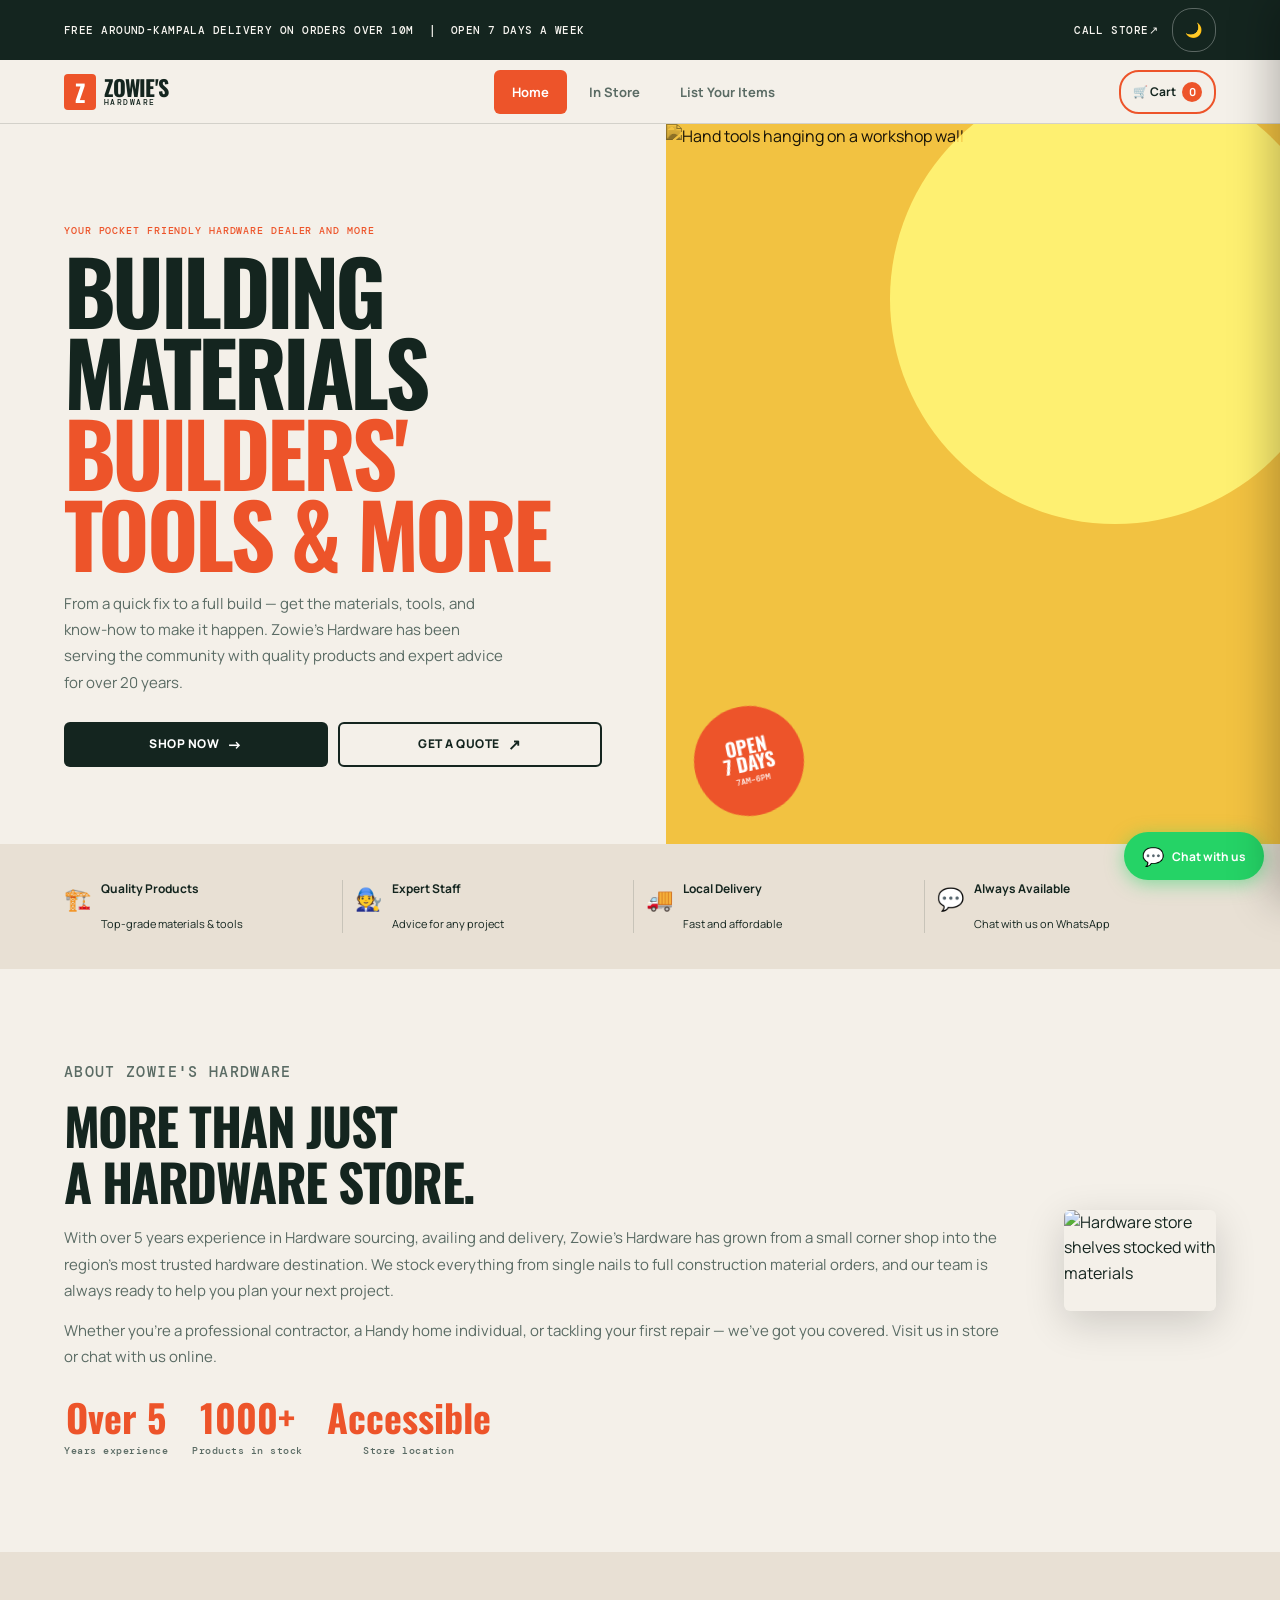
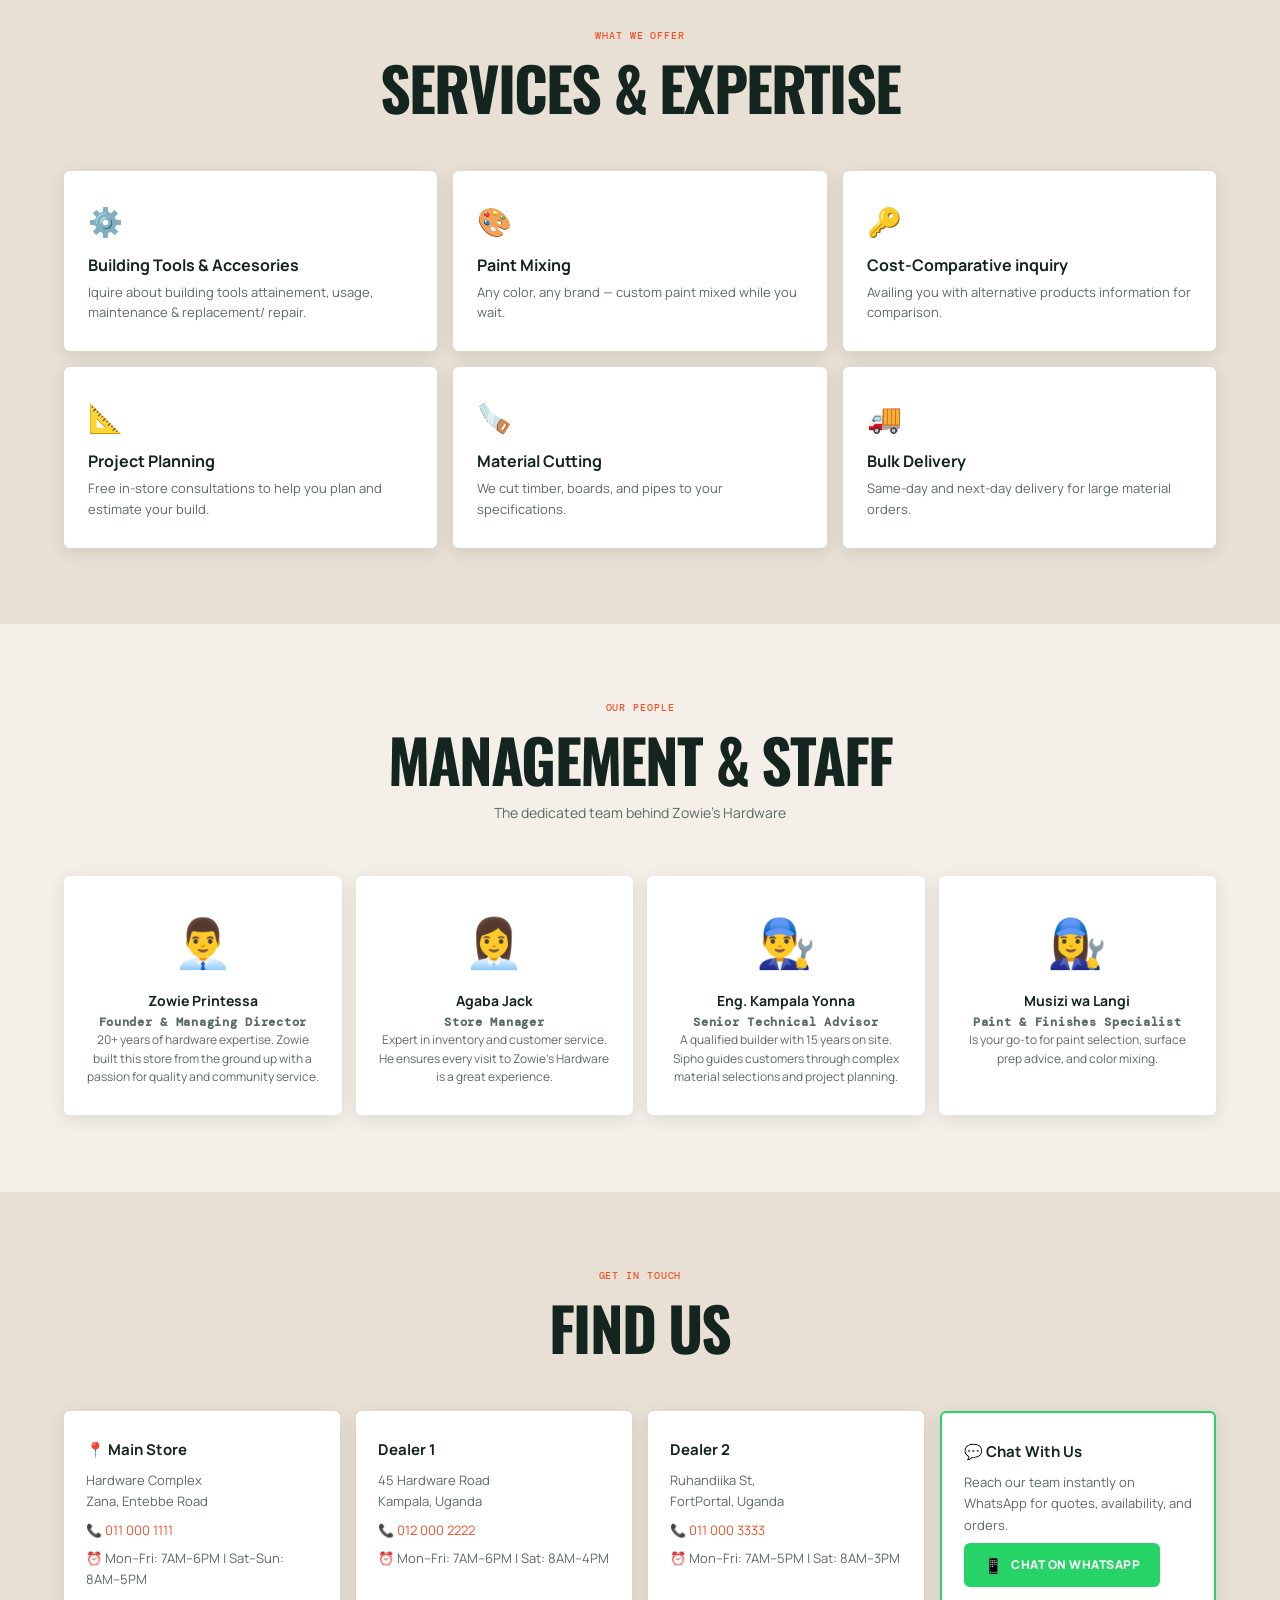
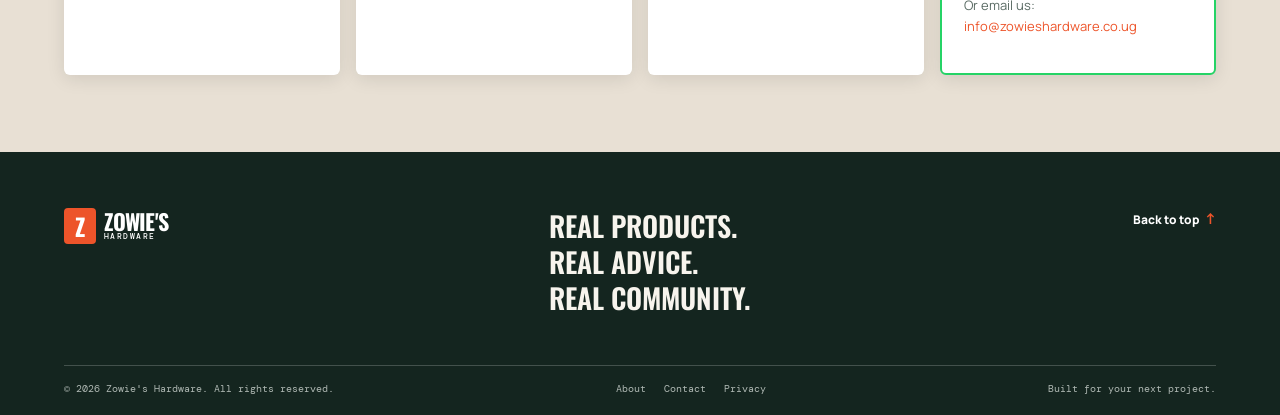
==== index.html @ 1f95dd24 "Initial commit" ====
<!doctype html>
<html lang="en" data-theme="light">
  <head>
    <meta charset="UTF-8" />
    <meta name="viewport" content="width=device-width, initial-scale=1.0, viewport-fit=cover" />
    <meta name="description" content="Zowie's Hardware — your trusted local hardware store for building materials, tools, paint, and more." />
    <title>Zowie's Hardware | Availing Cheap And Viable Building Solutions</title>
    <link rel="preconnect" href="https://fonts.googleapis.com" />
    <link rel="preconnect" href="https://fonts.gstatic.com" crossorigin />
    <link href="https://fonts.googleapis.com/css2?family=DM+Mono:wght@400;500&family=Manrope:wght@400;500;600;700;800&family=Oswald:wght@500;600;700&display=swap" rel="stylesheet" />
    <link rel="stylesheet" href="styles.css" />
  </head>
  <body>

    <!-- Utility bar -->
    <div class="utility-bar">
      <p>Free Around-Kampala Delivery on orders over 10M &nbsp;|&nbsp; Open 7 days a week</p>
      <div class="utility-bar-right">
        <a href="#tab-home" data-tab="home">Call Store<span>↗</span></a>
        <!-- Dark / Light toggle -->
        <button class="theme-toggle" id="theme-toggle" aria-label="Switch to dark mode" title="Toggle dark/light mode">
          <span class="theme-icon" aria-hidden="true">🌙</span>
        </button>
      </div>
    </div>

    <!-- Site header -->
    <header class="site-header">
      <a class="brand" href="#" aria-label="Zowie's Hardware home">
        <span class="brand-mark">Z</span>
        <span>ZOWIE'S<small>HARDWARE</small></span>
      </a>

      <!-- Tab navigation -->
      <nav class="tab-nav" aria-label="Main tabs">
        <button class="tab-btn active" data-tab="home" aria-selected="true" role="tab"> Home</button>
        <button class="tab-btn" data-tab="instore" aria-selected="false" role="tab"> In Store</button>
        <button class="tab-btn" data-tab="listItems" aria-selected="false" role="tab"> List Your Items</button>
      </nav>

      <div class="header-actions">
        <button class="cart-button" id="cart-button" aria-label="Shopping cart, 0 items">
          🛒 Cart <span class="cart-count" aria-hidden="true">0</span>
        </button>
        <button class="menu-button" id="menu-button" aria-label="Open menu" aria-expanded="false" aria-controls="mobile-nav">
          <span class="hamburger-icon" aria-hidden="true">☰</span>
        </button>
      </div>
    </header>

    <!-- ── Mobile nav overlay (backdrop) ──────────────────────── -->
    <div class="mobile-nav-overlay" id="mobile-nav-overlay" aria-hidden="true"></div>

    <!-- ── Mobile nav drawer ──────────────────────────────────── -->
    <nav class="mobile-nav" id="mobile-nav" aria-label="Mobile navigation" aria-hidden="true">
      <div class="mobile-nav-header">
        <a class="brand" href="#" aria-label="Zowie's Hardware home">
          <span class="brand-mark">Z</span>
          <span>ZOWIE'S<small>HARDWARE</small></span>
        </a>
        <button class="mobile-nav-close" id="mobile-nav-close" aria-label="Close menu">✕</button>
      </div>
      <div class="mobile-nav-tabs">
        <button class="mobile-tab-btn active" data-tab="home">🏠 Home</button>
        <button class="mobile-tab-btn" data-tab="instore">🛒 In Store</button>
        <button class="mobile-tab-btn" data-tab="listItems">📋 List Your Items</button>
      </div>
      <div class="mobile-nav-divider"></div>
      <div class="mobile-nav-footer">
        <p>📞 <a href="tel:+27110001111">011 000 1111</a></p>
        <p>💬 <button class="inline-chat-btn open-chat-btn">Chat on WhatsApp</button></p>
        <p>⏰ Open 7 days &nbsp;|&nbsp; 7AM – 6PM</p>
      </div>
    </nav>

    <!-- ── Mobile tab bar (shown below header on phones/tablets) ─ -->
    <div class="mobile-tab-bar" role="tablist" aria-label="Main tabs">
      <button class="tab-btn active" data-tab="home" aria-selected="true" role="tab">🏠 Home</button>
      <button class="tab-btn" data-tab="instore" aria-selected="false" role="tab">🛒 In Store</button>
      <button class="tab-btn" data-tab="listItems" aria-selected="false" role="tab">📋 List</button>
    </div>

    <!-- Accessible live region -->
    <span id="cart-live" class="sr-only" aria-live="polite" aria-atomic="true"></span>

    <!-- ══════════════════════════════════════════════════════════ -->
    <!--  TAB: HOME                                                 -->
    <!-- ══════════════════════════════════════════════════════════ -->
    <main id="main-content">

      <section id="tab-home" class="tab-panel active" role="tabpanel" aria-label="Home">

        <!-- Hero -->
        <div class="hero">
          <div class="hero-copy">
            <p class="eyebrow">Your pocket friendly hardware dealer and more</p>
            <h1>Building Materials<br /><em>Builders' tools & more</em></h1>
            <p class="hero-text">From a quick fix to a full build — get the materials, tools, and know-how to make it happen. Zowie's Hardware has been serving the community with quality products and expert advice for over 20 years.</p>
            <div class="hero-actions">
              <button class="button button-dark tab-jump" data-tab="instore">Shop now <span>→</span></button>
              <button class="button button-outline tab-jump" data-tab="listItems">Get a quote <span>↗</span></button>
            </div>
          </div>
          <div class="hero-visual">
            <div class="sun" aria-hidden="true"></div>
            <img
              src="https://images.unsplash.com/photo-1581147036324-c1c9239641d7?auto=format&fit=crop&w=1200&q=85"
              alt="Hand tools hanging on a workshop wall"
              loading="eager"
              width="1200"
              height="800"
            />
            <div class="hero-badge" aria-label="Open 7 days, 7AM to 6PM">
              <strong>OPEN<br />7 DAYS</strong>
              <span>7AM–6PM</span>
            </div>
          </div>
        </div>

        <!-- Trust strip -->
        <div class="trust-strip" aria-label="Why choose us">
          <div>
            <span class="trust-icon" aria-hidden="true">🏗️</span>
            <p><strong>Quality Products</strong><br />Top-grade materials &amp; tools</p>
          </div>
          <div>
            <span class="trust-icon" aria-hidden="true">🧑‍🔧</span>
            <p><strong>Expert Staff</strong><br />Advice for any project</p>
          </div>
          <div>
            <span class="trust-icon" aria-hidden="true">🚚</span>
            <p><strong>Local Delivery</strong><br />Fast and affordable</p>
          </div>
          <div>
            <span class="trust-icon" aria-hidden="true">💬</span>
            <p><strong>Always Available</strong><br />Chat with us on WhatsApp</p>
          </div>
        </div>

        <!-- About the Store -->
        <section class="about-section" id="about">
          <div class="about-grid">
            <div class="about-copy">
              <p class="eyebrow">About Zowie's Hardware</p>
              <h2>More than just<br />a hardware store.</h2>
              <p>With over 5 years experience in Hardware sourcing, availing and delivery, Zowie's Hardware has grown from a small corner shop into the region's most trusted hardware destination. We stock everything from single nails to full construction material orders, and our team is always ready to help you plan your next project.</p>
              <p>Whether you're a professional contractor, a Handy home individual, or tackling your first repair — we've got you covered. Visit us in store or chat with us online.</p>
              <div class="about-stats">
                <div><strong>Over 5</strong><span>Years experience</span></div>
                <div><strong>1000+</strong><span>Products in stock</span></div>
                <div><strong>Accessible</strong><span>Store location</span></div>
              </div>
            </div>
            <div class="about-image">
              <img
                src="https://images.unsplash.com/photo-1503387762-592deb58ef4e?auto=format&fit=crop&w=900&q=85"
                alt="Hardware store shelves stocked with materials"
                loading="lazy"
                width="900"
                height="600"
              />
            </div>
          </div>
        </section>

        <!-- Services -->
        <section class="services-section" id="services">
          <div class="section-heading-center">
            <p class="eyebrow">What we offer</p>
            <h2>Services &amp; Expertise</h2>
          </div>
          <div class="services-grid">
            <div class="service-card">
              <span class="service-icon">⚙️</span>
              <h3>Building Tools & Accesories</h3>
              <p>Iquire about building tools attainement, usage, maintenance & replacement/ repair.</p>
            </div>
            <div class="service-card">
              <span class="service-icon">🎨</span>
              <h3>Paint Mixing</h3>
              <p>Any color, any brand — custom paint mixed while you wait.</p>
            </div>
            <div class="service-card">
              <span class="service-icon">🔑</span>
              <h3>Cost-Comparative inquiry</h3>
              <p>Availing you with alternative products information for comparison.</p>
            </div>
            <div class="service-card">
              <span class="service-icon">📐</span>
              <h3>Project Planning</h3>
              <p>Free in-store consultations to help you plan and estimate your build.</p>
            </div>
            <div class="service-card">
              <span class="service-icon">🪚</span>
              <h3>Material Cutting</h3>
              <p>We cut timber, boards, and pipes to your specifications.</p>
            </div>
            <div class="service-card">
              <span class="service-icon">🚚</span>
              <h3>Bulk Delivery</h3>
              <p>Same-day and next-day delivery for large material orders.</p>
            </div>
          </div>
        </section>

        <!-- Management / Staff -->
        <section class="staff-section" id="staff">
          <div class="section-heading-center">
            <p class="eyebrow">Our people</p>
            <h2>Management &amp; Staff</h2>
            <p class="section-sub">The dedicated team behind Zowie's Hardware</p>
          </div>
          <div class="staff-grid">
            <div class="staff-card">
              <div class="staff-avatar" aria-hidden="true">👨‍💼</div>
              <h3>Zowie Printessa</h3>
              <p class="staff-role">Founder &amp; Managing Director</p>
              <p>20+ years of hardware expertise. Zowie built this store from the ground up with a passion for quality and community service.</p>
            </div>
            <div class="staff-card">
              <div class="staff-avatar" aria-hidden="true">👩‍💼</div>
              <h3>Agaba Jack</h3>
              <p class="staff-role">Store Manager</p>
              <p>Expert in inventory and customer service. He ensures every visit to Zowie's Hardware is a great experience.</p>
            </div>
            <div class="staff-card">
              <div class="staff-avatar" aria-hidden="true">👨‍🔧</div>
              <h3>Eng. Kampala Yonna</h3>
              <p class="staff-role">Senior Technical Advisor</p>
              <p>A qualified builder with 15 years on site. Sipho guides customers through complex material selections and project planning.</p>
            </div>
            <div class="staff-card">
              <div class="staff-avatar" aria-hidden="true">👩‍🔧</div>
              <h3>Musizi wa Langi</h3>
              <p class="staff-role">Paint &amp; Finishes Specialist</p>
              <p>Is your go-to for paint selection, surface prep advice, and color mixing.</p>
            </div>
          </div>
        </section>

        <!-- Contact & Locations -->
        <section class="contact-section" id="contact">
          <div class="section-heading-center">
            <p class="eyebrow">Get in touch</p>
            <h2>Find Us</h2>
          </div>
          <div class="contact-grid">
            <div class="contact-card">
              <h3>📍 Main Store</h3>
              <p>Hardware Complex<br />Zana, Entebbe Road</p>
              <p>📞 <a href="tel:+27110001111">011 000 1111</a></p>
              <p>⏰ Mon–Fri: 7AM–6PM | Sat–Sun: 8AM–5PM</p>
            </div>
            <div class="contact-card">
              <h3>Dealer 1</h3>
              <p>45 Hardware Road<br />Kampala, Uganda</p>
              <p>📞 <a href="tel:+27120002222">012 000 2222</a></p>
              <p>⏰ Mon–Fri: 7AM–6PM | Sat: 8AM–4PM</p>
            </div>
            <div class="contact-card">
              <h3>Dealer 2</h3>
              <p>Ruhandiika St,<br />FortPortal, Uganda</p>
              <p>📞 <a href="tel:+27110003333">011 000 3333</a></p>
              <p>⏰ Mon–Fri: 7AM–5PM | Sat: 8AM–3PM</p>
            </div>
            <div class="contact-card contact-card-highlight">
              <h3>💬 Chat With Us</h3>
              <p>Reach our team instantly on WhatsApp for quotes, availability, and orders.</p>
              <button class="button button-whatsapp open-chat-btn" aria-label="Open WhatsApp chat">
                <span>📱</span> Chat on WhatsApp
              </button>
              <p class="contact-small">Or email us: <a href="mailto:info@zowieshardware.co.za">info@zowieshardware.co.ug</a></p>
            </div>
          </div>
        </section>

      </section><!-- /tab-home -->


      <!-- ══════════════════════════════════════════════════════════ -->
      <!--  TAB: IN STORE                                             -->
      <!-- ══════════════════════════════════════════════════════════ -->
      <section id="tab-instore" class="tab-panel" role="tabpanel" aria-label="In Store" hidden>

        <div class="instore-header">
          <div>
            <p class="eyebrow">Available Products</p>
            <h2>In Store</h2>
          </div>
          <div class="instore-search-wrap">
            <label class="sr-only" for="store-search">Search products</label>
            <input id="store-search" type="search" class="store-search-input" placeholder="Search for a product…" autocomplete="off" />
            <span class="search-icon" aria-hidden="true">🔍</span>
          </div>
        </div>

        <!-- No results notice -->
        <div id="store-no-results" class="no-results-banner" hidden>
          <p>😕 <strong>No items found</strong> matching your search in our catalogue.<br />
          Please <a href="tel:+27110001111">call us</a> or
          <button class="inline-chat-btn open-chat-btn">Ask us on WhatsApp</button>
          to check availability or place a specific order.</p>
        </div>

        <!-- Category filter pills -->
        <div class="category-pills" role="group" aria-label="Filter by category">
          <button class="pill active" data-filter="all">All</button>
          <button class="pill" data-filter="building-materials">Building Materials</button>
          <button class="pill" data-filter="builders-tools">Builders' Tools</button>
          <button class="pill" data-filter="paint-supplies">Paint &amp; Supplies</button>
          <button class="pill" data-filter="plumbing">Plumbing</button>
          <button class="pill" data-filter="electrical">Electrical</button>
          <button class="pill" data-filter="garden-outdoor">Garden &amp; Outdoor</button>
          <button class="pill" data-filter="safety">Safety &amp; PPE</button>
          <button class="pill" data-filter="fasteners">Fasteners &amp; Fixings</button>
        </div>

        <!-- Product Grid -->
        <div class="product-grid" id="product-grid" role="list">

          <!-- ── BUILDING MATERIALS ───────────────────────────── -->
          <div class="product-card" data-category="building-materials" data-name="cement bag 50kg" role="listitem">
            <div class="product-badge">In Stock</div>
            <div class="product-emoji" aria-hidden="true">🧱</div>
            <div class="product-info">
              <span class="product-cat">Building Materials</span>
              <h3>Cement Bag 50kg</h3>
              <p>General purpose Portland cement. Suitable for concrete, mortar, and plaster.</p>
              <p class="product-price">R<span class="price-value">89</span>.00</p>
            </div>
            <button class="add-to-cart-btn" data-name="Cement Bag 50kg" data-price="89" aria-label="Add Cement Bag 50kg to cart">Add to Cart +</button>
          </div>

          <div class="product-card" data-category="building-materials" data-name="river sand 50kg" role="listitem">
            <div class="product-badge">In Stock</div>
            <div class="product-emoji" aria-hidden="true">⛱️</div>
            <div class="product-info">
              <span class="product-cat">Building Materials</span>
              <h3>River Sand 50kg</h3>
              <p>Fine river sand for mixing concrete and mortar. Clean and washed.</p>
              <p class="product-price">R<span class="price-value">45</span>.00</p>
            </div>
            <button class="add-to-cart-btn" data-name="River Sand 50kg" data-price="45" aria-label="Add River Sand 50kg to cart">Add to Cart +</button>
          </div>

          <div class="product-card" data-category="building-materials" data-name="building bricks pack of 10" role="listitem">
            <div class="product-badge">In Stock</div>
            <div class="product-emoji" aria-hidden="true">🧱</div>
            <div class="product-info">
              <span class="product-cat">Building Materials</span>
              <h3>Building Bricks (Pack of 10)</h3>
              <p>Standard clay face bricks, suitable for structural walls and landscaping.</p>
              <p class="product-price">R<span class="price-value">55</span>.00</p>
            </div>
            <button class="add-to-cart-btn" data-name="Building Bricks (Pack of 10)" data-price="55" aria-label="Add Building Bricks to cart">Add to Cart +</button>
          </div>

          <div class="product-card" data-category="building-materials" data-name="plaster sand 40kg" role="listitem">
            <div class="product-badge">In Stock</div>
            <div class="product-emoji" aria-hidden="true">🏗️</div>
            <div class="product-info">
              <span class="product-cat">Building Materials</span>
              <h3>Plaster Sand 40kg</h3>
              <p>Fine-grade plastering sand for smooth wall and ceiling finishes.</p>
              <p class="product-price">R<span class="price-value">38</span>.00</p>
            </div>
            <button class="add-to-cart-btn" data-name="Plaster Sand 40kg" data-price="38" aria-label="Add Plaster Sand 40kg to cart">Add to Cart +</button>
          </div>

          <div class="product-card" data-category="building-materials" data-name="timber pine plank 2.4m" role="listitem">
            <div class="product-badge">In Stock</div>
            <div class="product-emoji" aria-hidden="true">🪵</div>
            <div class="product-info">
              <span class="product-cat">Building Materials</span>
              <h3>Pine Plank 2.4m</h3>
              <p>Structural pine plank 38×114mm, ideal for framing and general construction.</p>
              <p class="product-price">R<span class="price-value">72</span>.00</p>
            </div>
            <button class="add-to-cart-btn" data-name="Pine Plank 2.4m" data-price="72" aria-label="Add Pine Plank to cart">Add to Cart +</button>
          </div>

          <div class="product-card" data-category="building-materials" data-name="corrugated iron sheet roofing" role="listitem">
            <div class="product-badge">In Stock</div>
            <div class="product-emoji" aria-hidden="true">🏠</div>
            <div class="product-info">
              <span class="product-cat">Building Materials</span>
              <h3>Corrugated Iron Sheet 1.8m</h3>
              <p>Galvanised corrugated iron roofing sheet. 0.3mm thickness, 1.8m length.</p>
              <p class="product-price">R<span class="price-value">145</span>.00</p>
            </div>
            <button class="add-to-cart-btn" data-name="Corrugated Iron Sheet 1.8m" data-price="145" aria-label="Add Iron Sheet to cart">Add to Cart +</button>
          </div>

          <div class="product-card" data-category="building-materials" data-name="pvc pipe 3m" role="listitem">
            <div class="product-badge">In Stock</div>
            <div class="product-emoji" aria-hidden="true">🔧</div>
            <div class="product-info">
              <span class="product-cat">Building Materials</span>
              <h3>PVC Pipe 3m (110mm)</h3>
              <p>Heavy-duty PVC sewer pipe 110mm diameter, 3m length. Class 34.</p>
              <p class="product-price">R<span class="price-value">185</span>.00</p>
            </div>
            <button class="add-to-cart-btn" data-name="PVC Pipe 3m (110mm)" data-price="185" aria-label="Add PVC Pipe to cart">Add to Cart +</button>
          </div>

          <div class="product-card" data-category="building-materials" data-name="concrete blocks hollow" role="listitem">
            <div class="product-badge">In Stock</div>
            <div class="product-emoji" aria-hidden="true">🧱</div>
            <div class="product-info">
              <span class="product-cat">Building Materials</span>
              <h3>Hollow Concrete Blocks (Each)</h3>
              <p>Standard 390×190×190mm hollow concrete masonry block.</p>
              <p class="product-price">R<span class="price-value">18</span>.00</p>
            </div>
            <button class="add-to-cart-btn" data-name="Hollow Concrete Block" data-price="18" aria-label="Add Concrete Block to cart">Add to Cart +</button>
          </div>

          <!-- ── BUILDERS' TOOLS ─────────────────────────────────── -->
          <div class="product-card" data-category="builders-tools" data-name="claw hammer" role="listitem">
            <div class="product-badge">In Stock</div>
            <div class="product-emoji" aria-hidden="true">🔨</div>
            <div class="product-info">
              <span class="product-cat">Builders' Tools</span>
              <h3>Claw Hammer 450g</h3>
              <p>Heavy-duty steel claw hammer with rubber grip handle. 450g head weight.</p>
              <p class="product-price">R<span class="price-value">129</span>.00</p>
            </div>
            <button class="add-to-cart-btn" data-name="Claw Hammer 450g" data-price="129" aria-label="Add Claw Hammer to cart">Add to Cart +</button>
          </div>

          <div class="product-card" data-category="builders-tools" data-name="hand saw 500mm" role="listitem">
            <div class="product-badge">In Stock</div>
            <div class="product-emoji" aria-hidden="true">🪚</div>
            <div class="product-info">
              <span class="product-cat">Builders' Tools</span>
              <h3>Hand Saw 500mm</h3>
              <p>Hardpoint hand saw with 7 TPI. Cuts timber, boards, and softwood.</p>
              <p class="product-price">R<span class="price-value">149</span>.00</p>
            </div>
            <button class="add-to-cart-btn" data-name="Hand Saw 500mm" data-price="149" aria-label="Add Hand Saw to cart">Add to Cart +</button>
          </div>

          <div class="product-card" data-category="builders-tools" data-name="hacksaw frame and blade" role="listitem">
            <div class="product-badge">In Stock</div>
            <div class="product-emoji" aria-hidden="true">🔧</div>
            <div class="product-info">
              <span class="product-cat">Builders' Tools</span>
              <h3>Hacksaw Frame &amp; Blade</h3>
              <p>Adjustable hacksaw frame 300mm with 24 TPI bi-metal blade. Cuts metal and pipe.</p>
              <p class="product-price">R<span class="price-value">89</span>.00</p>
            </div>
            <button class="add-to-cart-btn" data-name="Hacksaw Frame &amp; Blade" data-price="89" aria-label="Add Hacksaw to cart">Add to Cart +</button>
          </div>

          <div class="product-card" data-category="builders-tools" data-name="spirit level 600mm" role="listitem">
            <div class="product-badge">In Stock</div>
            <div class="product-emoji" aria-hidden="true">📏</div>
            <div class="product-info">
              <span class="product-cat">Builders' Tools</span>
              <h3>Spirit Level 600mm</h3>
              <p>Aluminium spirit level with 3 vials for horizontal, vertical, and 45° checks.</p>
              <p class="product-price">R<span class="price-value">175</span>.00</p>
            </div>
            <button class="add-to-cart-btn" data-name="Spirit Level 600mm" data-price="175" aria-label="Add Spirit Level to cart">Add to Cart +</button>
          </div>

          <div class="product-card" data-category="builders-tools" data-name="tape measure 5m" role="listitem">
            <div class="product-badge">In Stock</div>
            <div class="product-emoji" aria-hidden="true">📐</div>
            <div class="product-info">
              <span class="product-cat">Builders' Tools</span>
              <h3>Tape Measure 5m</h3>
              <p>Auto-lock 5m steel tape measure with magnetic end hook. Belt clip included.</p>
              <p class="product-price">R<span class="price-value">65</span>.00</p>
            </div>
            <button class="add-to-cart-btn" data-name="Tape Measure 5m" data-price="65" aria-label="Add Tape Measure to cart">Add to Cart +</button>
          </div>

          <div class="product-card" data-category="builders-tools" data-name="brick trowel" role="listitem">
            <div class="product-badge">In Stock</div>
            <div class="product-emoji" aria-hidden="true">🧰</div>
            <div class="product-info">
              <span class="product-cat">Builders' Tools</span>
              <h3>Brick Trowel 280mm</h3>
              <p>High-carbon steel brick trowel with hardwood handle. 280mm blade.</p>
              <p class="product-price">R<span class="price-value">95</span>.00</p>
            </div>
            <button class="add-to-cart-btn" data-name="Brick Trowel 280mm" data-price="95" aria-label="Add Brick Trowel to cart">Add to Cart +</button>
          </div>

          <div class="product-card" data-category="builders-tools" data-name="wheelbarrow 65 litre" role="listitem">
            <div class="product-badge">In Stock</div>
            <div class="product-emoji" aria-hidden="true">🛒</div>
            <div class="product-info">
              <span class="product-cat">Builders' Tools</span>
              <h3>Wheelbarrow 65L</h3>
              <p>Heavy-duty steel 65 litre construction wheelbarrow with pneumatic tyre.</p>
              <p class="product-price">R<span class="price-value">699</span>.00</p>
            </div>
            <button class="add-to-cart-btn" data-name="Wheelbarrow 65L" data-price="699" aria-label="Add Wheelbarrow to cart">Add to Cart +</button>
          </div>

          <div class="product-card" data-category="builders-tools" data-name="screwdriver set flat phillips" role="listitem">
            <div class="product-badge">In Stock</div>
            <div class="product-emoji" aria-hidden="true">🪛</div>
            <div class="product-info">
              <span class="product-cat">Builders' Tools</span>
              <h3>Screwdriver Set (6pc)</h3>
              <p>6-piece set with flat and Phillips heads in assorted sizes. Ergonomic handles.</p>
              <p class="product-price">R<span class="price-value">119</span>.00</p>
            </div>
            <button class="add-to-cart-btn" data-name="Screwdriver Set (6pc)" data-price="119" aria-label="Add Screwdriver Set to cart">Add to Cart +</button>
          </div>

          <div class="product-card" data-category="builders-tools" data-name="angle grinder 115mm" role="listitem">
            <div class="product-badge">In Stock</div>
            <div class="product-emoji" aria-hidden="true">⚙️</div>
            <div class="product-info">
              <span class="product-cat">Builders' Tools</span>
              <h3>Angle Grinder 115mm</h3>
              <p>850W electric angle grinder with safety guard and side handle. Disc included.</p>
              <p class="product-price">R<span class="price-value">549</span>.00</p>
            </div>
            <button class="add-to-cart-btn" data-name="Angle Grinder 115mm" data-price="549" aria-label="Add Angle Grinder to cart">Add to Cart +</button>
          </div>

          <!-- ── PAINT & SUPPLIES ──────────────────────────────────── -->
          <div class="product-card" data-category="paint-supplies" data-name="interior wall paint white 5l" role="listitem">
            <div class="product-badge">In Stock</div>
            <div class="product-emoji" aria-hidden="true">🎨</div>
            <div class="product-info">
              <span class="product-cat">Paint &amp; Supplies</span>
              <h3>Interior Wall Paint White 5L</h3>
              <p>Premium washable interior emulsion paint. White base, excellent coverage.</p>
              <p class="product-price">R<span class="price-value">279</span>.00</p>
            </div>
            <button class="add-to-cart-btn" data-name="Interior Wall Paint White 5L" data-price="279" aria-label="Add Wall Paint to cart">Add to Cart +</button>
          </div>

          <div class="product-card" data-category="paint-supplies" data-name="exterior masonry paint 20l" role="listitem">
            <div class="product-badge">In Stock</div>
            <div class="product-emoji" aria-hidden="true">🏠</div>
            <div class="product-info">
              <span class="product-cat">Paint &amp; Supplies</span>
              <h3>Exterior Masonry Paint 20L</h3>
              <p>Weather-resistant exterior paint with fungicidal protection. Various colors available.</p>
              <p class="product-price">R<span class="price-value">749</span>.00</p>
            </div>
            <button class="add-to-cart-btn" data-name="Exterior Masonry Paint 20L" data-price="749" aria-label="Add Exterior Paint to cart">Add to Cart +</button>
          </div>

          <div class="product-card" data-category="paint-supplies" data-name="paint roller set" role="listitem">
            <div class="product-badge">In Stock</div>
            <div class="product-emoji" aria-hidden="true">🖌️</div>
            <div class="product-info">
              <span class="product-cat">Paint &amp; Supplies</span>
              <h3>Paint Roller Set 230mm</h3>
              <p>9-inch roller frame with 2 medium-pile sleeves, paint tray, and frame.</p>
              <p class="product-price">R<span class="price-value">89</span>.00</p>
            </div>
            <button class="add-to-cart-btn" data-name="Paint Roller Set 230mm" data-price="89" aria-label="Add Paint Roller to cart">Add to Cart +</button>
          </div>

          <div class="product-card" data-category="paint-supplies" data-name="primer sealer 5l" role="listitem">
            <div class="product-badge">In Stock</div>
            <div class="product-emoji" aria-hidden="true">🖌️</div>
            <div class="product-info">
              <span class="product-cat">Paint &amp; Supplies</span>
              <h3>Primer Sealer 5L</h3>
              <p>Multi-surface alkali-resistant primer sealer. Use before topcoats on new plaster.</p>
              <p class="product-price">R<span class="price-value">195</span>.00</p>
            </div>
            <button class="add-to-cart-btn" data-name="Primer Sealer 5L" data-price="195" aria-label="Add Primer to cart">Add to Cart +</button>
          </div>

          <!-- ── FASTENERS & FIXINGS ───────────────────────────────── -->
          <div class="product-card" data-category="fasteners" data-name="nails assorted box 500g" role="listitem">
            <div class="product-badge">In Stock</div>
            <div class="product-emoji" aria-hidden="true">📦</div>
            <div class="product-info">
              <span class="product-cat">Fasteners &amp; Fixings</span>
              <h3>Nails Assorted Box 500g</h3>
              <p>Assorted round-head wire nails in 500g box. Sizes 25mm, 38mm, 50mm, 75mm.</p>
              <p class="product-price">R<span class="price-value">49</span>.00</p>
            </div>
            <button class="add-to-cart-btn" data-name="Nails Assorted Box 500g" data-price="49" aria-label="Add Nails to cart">Add to Cart +</button>
          </div>

          <div class="product-card" data-category="fasteners" data-name="screws wood box 200pc" role="listitem">
            <div class="product-badge">In Stock</div>
            <div class="product-emoji" aria-hidden="true">🔩</div>
            <div class="product-info">
              <span class="product-cat">Fasteners &amp; Fixings</span>
              <h3>Wood Screws Box (200pc)</h3>
              <p>Countersunk wood screws 4×40mm, 200 pieces per box. Yellow zinc plated.</p>
              <p class="product-price">R<span class="price-value">65</span>.00</p>
            </div>
            <button class="add-to-cart-btn" data-name="Wood Screws Box (200pc)" data-price="65" aria-label="Add Wood Screws to cart">Add to Cart +</button>
          </div>

          <div class="product-card" data-category="fasteners" data-name="anchor bolts rawl plugs pack" role="listitem">
            <div class="product-badge">In Stock</div>
            <div class="product-emoji" aria-hidden="true">🔩</div>
            <div class="product-info">
              <span class="product-cat">Fasteners &amp; Fixings</span>
              <h3>Rawl Plugs &amp; Anchors Pack</h3>
              <p>100-piece assorted wall plugs and anchors for masonry, drywall, and tile.</p>
              <p class="product-price">R<span class="price-value">55</span>.00</p>
            </div>
            <button class="add-to-cart-btn" data-name="Rawl Plugs &amp; Anchors Pack" data-price="55" aria-label="Add Rawl Plugs to cart">Add to Cart +</button>
          </div>

          <!-- ── PLUMBING ──────────────────────────────────────────── -->
          <div class="product-card" data-category="plumbing" data-name="basin tap chrome" role="listitem">
            <div class="product-badge">In Stock</div>
            <div class="product-emoji" aria-hidden="true">🚰</div>
            <div class="product-info">
              <span class="product-cat">Plumbing</span>
              <h3>Basin Tap Chrome (Pair)</h3>
              <p>Chrome pillar taps for basin. 1/2" inlet, ceramic disc cartridge.</p>
              <p class="product-price">R<span class="price-value">249</span>.00</p>
            </div>
            <button class="add-to-cart-btn" data-name="Basin Tap Chrome (Pair)" data-price="249" aria-label="Add Basin Taps to cart">Add to Cart +</button>
          </div>

          <div class="product-card" data-category="plumbing" data-name="ball valve 15mm" role="listitem">
            <div class="product-badge">In Stock</div>
            <div class="product-emoji" aria-hidden="true">⚙️</div>
            <div class="product-info">
              <span class="product-cat">Plumbing</span>
              <h3>Ball Valve 15mm</h3>
              <p>Brass full-bore ball valve 15mm (1/2"). For water shut-off applications.</p>
              <p class="product-price">R<span class="price-value">65</span>.00</p>
            </div>
            <button class="add-to-cart-btn" data-name="Ball Valve 15mm" data-price="65" aria-label="Add Ball Valve to cart">Add to Cart +</button>
          </div>

          <div class="product-card" data-category="plumbing" data-name="flexi hose 300mm" role="listitem">
            <div class="product-badge">In Stock</div>
            <div class="product-emoji" aria-hidden="true">🔧</div>
            <div class="product-info">
              <span class="product-cat">Plumbing</span>
              <h3>Flexi Hose 300mm</h3>
              <p>Braided stainless flexi hose 300mm 3/8" female×female. For basin and toilet.</p>
              <p class="product-price">R<span class="price-value">45</span>.00</p>
            </div>
            <button class="add-to-cart-btn" data-name="Flexi Hose 300mm" data-price="45" aria-label="Add Flexi Hose to cart">Add to Cart +</button>
          </div>

          <!-- ── ELECTRICAL ───────────────────────────────────────── -->
          <div class="product-card" data-category="electrical" data-name="extension cord 5m" role="listitem">
            <div class="product-badge">In Stock</div>
            <div class="product-emoji" aria-hidden="true">🔌</div>
            <div class="product-info">
              <span class="product-cat">Electrical</span>
              <h3>Extension Cord 5m</h3>
              <p>4-way surge-protected extension cord, 5m cable. South African plug (Type M).</p>
              <p class="product-price">R<span class="price-value">189</span>.00</p>
            </div>
            <button class="add-to-cart-btn" data-name="Extension Cord 5m" data-price="189" aria-label="Add Extension Cord to cart">Add to Cart +</button>
          </div>

          <div class="product-card" data-category="electrical" data-name="light switch single" role="listitem">
            <div class="product-badge">In Stock</div>
            <div class="product-emoji" aria-hidden="true">💡</div>
            <div class="product-info">
              <span class="product-cat">Electrical</span>
              <h3>Light Switch Single (Surface)</h3>
              <p>Single surface-mount light switch 10A. White. Suitable for indoor use.</p>
              <p class="product-price">R<span class="price-value">35</span>.00</p>
            </div>
            <button class="add-to-cart-btn" data-name="Light Switch Single" data-price="35" aria-label="Add Light Switch to cart">Add to Cart +</button>
          </div>

          <div class="product-card" data-category="electrical" data-name="led bulb 9w e27" role="listitem">
            <div class="product-badge">In Stock</div>
            <div class="product-emoji" aria-hidden="true">💡</div>
            <div class="product-info">
              <span class="product-cat">Electrical</span>
              <h3>LED Bulb 9W E27</h3>
              <p>Energy-saving 9W LED bulb, E27 base, 6500K cool white. 800 lumen output.</p>
              <p class="product-price">R<span class="price-value">29</span>.00</p>
            </div>
            <button class="add-to-cart-btn" data-name="LED Bulb 9W E27" data-price="29" aria-label="Add LED Bulb to cart">Add to Cart +</button>
          </div>

          <!-- ── GARDEN & OUTDOOR ────────────────────────────────── -->
          <div class="product-card" data-category="garden-outdoor" data-name="garden fork" role="listitem">
            <div class="product-badge">In Stock</div>
            <div class="product-emoji" aria-hidden="true">🌿</div>
            <div class="product-info">
              <span class="product-cat">Garden &amp; Outdoor</span>
              <h3>Garden Fork</h3>
              <p>4-tine digging fork with ash handle. Ideal for turning soil and composting.</p>
              <p class="product-price">R<span class="price-value">189</span>.00</p>
            </div>
            <button class="add-to-cart-btn" data-name="Garden Fork" data-price="189" aria-label="Add Garden Fork to cart">Add to Cart +</button>
          </div>

          <div class="product-card" data-category="garden-outdoor" data-name="garden spade" role="listitem">
            <div class="product-badge">In Stock</div>
            <div class="product-emoji" aria-hidden="true">🌱</div>
            <div class="product-info">
              <span class="product-cat">Garden &amp; Outdoor</span>
              <h3>Garden Spade</h3>
              <p>Long-handle digging spade with steel head and D-grip. For all soil types.</p>
              <p class="product-price">R<span class="price-value">175</span>.00</p>
            </div>
            <button class="add-to-cart-btn" data-name="Garden Spade" data-price="175" aria-label="Add Garden Spade to cart">Add to Cart +</button>
          </div>

          <div class="product-card" data-category="garden-outdoor" data-name="garden hose 20m" role="listitem">
            <div class="product-badge">In Stock</div>
            <div class="product-emoji" aria-hidden="true">💧</div>
            <div class="product-info">
              <span class="product-cat">Garden &amp; Outdoor</span>
              <h3>Garden Hose 20m</h3>
              <p>Reinforced 20m garden hose with spray nozzle and tap connector. Kink-resistant.</p>
              <p class="product-price">R<span class="price-value">259</span>.00</p>
            </div>
            <button class="add-to-cart-btn" data-name="Garden Hose 20m" data-price="259" aria-label="Add Garden Hose to cart">Add to Cart +</button>
          </div>

          <!-- ── SAFETY & PPE ─────────────────────────────────────── -->
          <div class="product-card" data-category="safety" data-name="safety helmet hard hat" role="listitem">
            <div class="product-badge">In Stock</div>
            <div class="product-emoji" aria-hidden="true">⛑️</div>
            <div class="product-info">
              <span class="product-cat">Safety &amp; PPE</span>
              <h3>Safety Helmet / Hard Hat</h3>
              <p>SABS-approved hard hat with 6-point harness. UV-stabilised ABS shell.</p>
              <p class="product-price">R<span class="price-value">89</span>.00</p>
            </div>
            <button class="add-to-cart-btn" data-name="Safety Helmet / Hard Hat" data-price="89" aria-label="Add Hard Hat to cart">Add to Cart +</button>
          </div>

          <div class="product-card" data-category="safety" data-name="safety gloves work" role="listitem">
            <div class="product-badge">In Stock</div>
            <div class="product-emoji" aria-hidden="true">🧤</div>
            <div class="product-info">
              <span class="product-cat">Safety &amp; PPE</span>
              <h3>Work Safety Gloves</h3>
              <p>Anti-slip leather palm work gloves, reinforced fingers. Sizes S–XL.</p>
              <p class="product-price">R<span class="price-value">45</span>.00</p>
            </div>
            <button class="add-to-cart-btn" data-name="Work Safety Gloves" data-price="45" aria-label="Add Safety Gloves to cart">Add to Cart +</button>
          </div>

          <div class="product-card" data-category="safety" data-name="safety boots steel toe" role="listitem">
            <div class="product-badge">In Stock</div>
            <div class="product-emoji" aria-hidden="true">👢</div>
            <div class="product-info">
              <span class="product-cat">Safety &amp; PPE</span>
              <h3>Safety Boots (Steel Toe)</h3>
              <p>SABS-approved steel-toe safety boots with anti-slip sole. Sizes 5–12.</p>
              <p class="product-price">R<span class="price-value">399</span>.00</p>
            </div>
            <button class="add-to-cart-btn" data-name="Safety Boots (Steel Toe)" data-price="399" aria-label="Add Safety Boots to cart">Add to Cart +</button>
          </div>

        </div><!-- /product-grid -->

        <!-- View Cart button (floating) -->
        <div class="view-cart-bar" id="view-cart-bar" hidden>
          <button class="button button-dark" id="view-cart-btn">
            🛒 View Cart (<span id="cart-bar-count">0</span> items — R<span id="cart-bar-total">0</span>)
          </button>
        </div>

      </section><!-- /tab-instore -->


      <!-- ══════════════════════════════════════════════════════════ -->
      <!--  TAB: LIST YOUR ITEMS                                      -->
      <!-- ══════════════════════════════════════════════════════════ -->
      <section id="tab-listItems" class="tab-panel" role="tabpanel" aria-label="List Your Items" hidden>
        <div class="list-items-wrap">
          <div class="list-items-header">
            <p class="eyebrow">Send us your requirements</p>
            <h2>List Your Items</h2>
            <p class="section-sub">Type the items you need below and send them to our team. We'll come back to you with availability, pricing, and a quotation — fast.</p>
          </div>

          <form id="items-form" class="items-form" novalidate>

            <div class="form-row">
              <div class="form-group">
                <label for="customer-name">Your Name <span aria-hidden="true">*</span></label>
                <input id="customer-name" type="text" placeholder="e.g. John Dlamini" required autocomplete="name" />
              </div>
              <div class="form-group">
                <label for="customer-phone">Phone / WhatsApp <span aria-hidden="true">*</span></label>
                <input id="customer-phone" type="tel" placeholder="e.g. 082 000 0000" required autocomplete="tel" />
              </div>
            </div>

            <div class="form-row">
              <div class="form-group">
                <label for="customer-email">Email Address</label>
                <input id="customer-email" type="email" placeholder="e.g. yourname@email.com" autocomplete="email" />
              </div>
              <div class="form-group">
                <label for="inquiry-type">Request Type</label>
                <select id="inquiry-type">
                  <option value="quotation">Price Quotation</option>
                  <option value="availability">Stock Availability</option>
                  <option value="order">Place an Order</option>
                  <option value="bulk">Bulk / Site Order</option>
                </select>
              </div>
            </div>

            <div class="form-group">
              <label for="items-list">Items List <span aria-hidden="true">*</span></label>
              <textarea
                id="items-list"
                rows="10"
                placeholder="List your items here, one per line. Include quantities and sizes where possible. For example:&#10;- 10 bags cement 50kg&#10;- 50 building bricks&#10;- 5L white interior paint&#10;- 1 hacksaw frame&#10;- 4 hinges 75mm"
                required
              ></textarea>
              <p class="form-hint">One item per line. Include quantities and any specific sizes or brands.</p>
            </div>

            <div class="form-group">
              <label for="additional-notes">Additional Notes</label>
              <textarea
                id="additional-notes"
                rows="4"
                placeholder="Any additional information — delivery address, timeline, site location, etc."
              ></textarea>
            </div>

            <div class="form-actions">
              <button type="submit" class="button button-dark" id="submit-items-btn">
                Send to Zowie's Hardware <span>→</span>
              </button>
              <button type="button" class="button button-whatsapp open-chat-btn">
                <span>📱</span> Send via WhatsApp instead
              </button>
            </div>
          </form>

          <!-- Success message (hidden by default) -->
          <div id="form-success" class="form-success" hidden>
            <div class="success-icon" aria-hidden="true">✅</div>
            <h3>Request Sent!</h3>
            <p>Thank you! Your list has been sent to Zowie's Hardware. Our team will contact you shortly with pricing and availability.</p>
            <p>Prefer to follow up directly? <a href="tel:+27110001111">Call us</a> or <button class="inline-chat-btn open-chat-btn">chat on WhatsApp</button>.</p>
            <button class="button button-dark" id="send-another-btn">Send Another List <span>→</span></button>
          </div>

        </div>
      </section><!-- /tab-listItems -->

    </main>


    <!-- ══════════════════════════════════════════════════════════ -->
    <!--  QUANTITY POPUP (modal)                                    -->
    <!-- ══════════════════════════════════════════════════════════ -->
    <div id="qty-popup" class="popup-overlay" role="dialog" aria-modal="true" aria-label="Add to cart" hidden>
      <div class="popup-box">
        <button class="popup-close" id="popup-close" aria-label="Close popup">✕</button>
        <h3 id="popup-product-name">Product Name</h3>
        <p class="popup-unit-price">Unit price: R<span id="popup-unit-price">0</span>.00</p>

        <div class="qty-controls">
          <button class="qty-btn" id="qty-minus" aria-label="Decrease quantity">−</button>
          <input id="qty-input" type="number" min="1" max="999" value="1" aria-label="Quantity" />
          <button class="qty-btn" id="qty-plus" aria-label="Increase quantity">+</button>
        </div>

        <p class="popup-total">Total: <strong>R<span id="popup-total">0</span>.00</strong></p>

        <button class="button button-dark popup-add-confirm" id="popup-add-confirm">
          Add to Cart <span>→</span>
        </button>
      </div>
    </div>


    <!-- ══════════════════════════════════════════════════════════ -->
    <!--  CART DRAWER                                               -->
    <!-- ══════════════════════════════════════════════════════════ -->
    <div id="cart-drawer" class="cart-drawer" role="dialog" aria-modal="true" aria-label="Your cart" hidden>
      <div class="cart-drawer-inner">
        <div class="cart-drawer-header">
          <h3>🛒 Your Cart</h3>
          <button class="cart-close" id="cart-close" aria-label="Close cart">✕</button>
        </div>
        <div id="cart-items-list" class="cart-items-list">
          <!-- items injected by JS -->
        </div>
        <div class="cart-footer">
          <p class="cart-grand-total">Total: <strong>R<span id="cart-grand-total">0</span>.00</strong></p>
          <button class="button button-whatsapp" id="cart-whatsapp-btn">
            <span>📱</span> Send Order via WhatsApp
          </button>
          <button class="button button-outline" id="cart-clear-btn">Clear Cart</button>
        </div>
      </div>
    </div>
    <div id="cart-backdrop" class="cart-backdrop" hidden></div>


    <!-- ══════════════════════════════════════════════════════════ -->
    <!--  WHATSAPP CHAT WIDGET                                      -->
    <!-- ══════════════════════════════════════════════════════════ -->
    <div id="chat-widget" class="chat-widget" aria-label="Chat with us on WhatsApp">
      <!-- FAB button -->
      <button class="chat-fab" id="chat-fab" aria-label="Chat with us on WhatsApp" aria-expanded="false">
        <span class="chat-fab-icon" aria-hidden="true">💬</span>
        <span class="chat-fab-label">Chat with us</span>
      </button>
      <!-- Chat panel -->
      <div class="chat-panel" id="chat-panel" hidden role="dialog" aria-modal="false" aria-label="WhatsApp Chat">
        <div class="chat-panel-header">
          <div class="chat-avatar" aria-hidden="true">Z</div>
          <div>
            <strong>Zowie's Hardware</strong>
            <p>Typically replies within minutes</p>
          </div>
          <button class="chat-close-btn" id="chat-close" aria-label="Close chat">✕</button>
        </div>
        <div class="chat-panel-body">
          <div class="chat-bubble">
            <p>👋 Hi there! Welcome to <strong>Zowie's Hardware</strong>.</p>
            <p>How can we help you today? Type a message below and we'll connect you to our team on WhatsApp.</p>
          </div>
          <div class="chat-quick-replies">
            <button class="quick-reply" data-msg="Hi! I'd like to check product availability.">Check stock 🔍</button>
            <button class="quick-reply" data-msg="Hi! I'd like to get a price quotation.">Get a quote 💰</button>
            <button class="quick-reply" data-msg="Hi! I'd like to place an order.">Place an order 🛒</button>
            <button class="quick-reply" data-msg="Hi! I have a general enquiry.">General enquiry ❓</button>
          </div>
        </div>
        <div class="chat-panel-footer">
          <textarea id="chat-message-input" class="chat-input" rows="2" placeholder="Type your message…" aria-label="Chat message"></textarea>
          <button class="chat-send-btn" id="chat-send" aria-label="Send message on WhatsApp">
            Send via WhatsApp 📱
          </button>
        </div>
      </div>
    </div>


    <!-- Footer -->
    <footer>
      <div class="footer-top">
        <a class="brand brand-footer" href="#" aria-label="Zowie's Hardware home">
          <span class="brand-mark">Z</span>
          <span>ZOWIE'S<small>HARDWARE</small></span>
        </a>
        <p>Real products.<br />Real advice.<br />Real community.</p>
        <a class="text-link footer-back-top" href="#">Back to top <span>↑</span></a>
      </div>
      <div class="footer-bottom">
        <p>© 2026 Zowie's Hardware. All rights reserved.</p>
        <div>
          <a href="#about">About</a>
          <a href="#contact">Contact</a>
          <a href="#privacy">Privacy</a>
        </div>
        <p>Built for your next project.</p>
      </div>
    </footer>

    <script src="script.js"></script>
  </body>
</html>
---- styles.css ----
/* ══════════════════════════════════════════════════════════════════════════
   Zowie's Hardware — styles.css  (mobile-first, fully responsive)
   Breakpoints: 480 · 640 · 768 · 1024 · 1280
   ══════════════════════════════════════════════════════════════════════════ */

/* ── Design tokens — Light ───────────────────────────────────────────────── */
:root {
  --orange:    #ed542a;
  --orange-dk: #c63f18;
  --yellow:    #f2c241;
  --green-wa:  #25d366;

  --bg:        #f4f0e9;
  --bg-alt:    #e8e0d4;
  --bg-card:   #ffffff;
  --ink:       #14251f;
  --ink-muted: #5a6b64;
  --line:      rgba(20,37,31,.15);
  --header-bg: #f4f0e9;

  --max-w:  1440px;
  --radius: 6px;
  --shadow:    0 4px 18px rgba(0,0,0,.10);
  --shadow-lg: 0 12px 40px rgba(0,0,0,.16);

  /* fluid horizontal gutter: 4 % on phones, up to 5.5 % on wide screens */
  --gutter: clamp(16px, 5vw, 80px);
  /* comfortable touch target */
  --tap: 44px;
}

/* ── Design tokens — Dark ────────────────────────────────────────────────── */
[data-theme="dark"] {
  --bg:        #111a17;
  --bg-alt:    #1c2820;
  --bg-card:   #1e2e28;
  --ink:       #e8ede9;
  --ink-muted: #8aada0;
  --line:      rgba(255,255,255,.12);
  --header-bg: #111a17;
  --shadow:    0 4px 18px rgba(0,0,0,.40);
  --shadow-lg: 0 12px 40px rgba(0,0,0,.55);
}

/* ══════════════════════════════════════════════════════════════════════════
   BASE RESET
   ══════════════════════════════════════════════════════════════════════════ */
*, *::before, *::after { box-sizing: border-box; margin: 0; padding: 0; }

html {
  scroll-behavior: smooth;
  /* prevent horizontal overflow site-wide */
  overflow-x: hidden;
}

body {
  overflow-x: hidden;
  background: var(--bg);
  color: var(--ink);
  font-family: Manrope, Arial, sans-serif;
  font-size: 16px;
  line-height: 1.6;
  transition: background .3s, color .3s;
  /* iOS rubber-band scroll containment */
  -webkit-overflow-scrolling: touch;
}

img, video, svg { display: block; max-width: 100%; height: auto; }

h1,h2,h3,h4 { line-height: 1.15; }

p { margin-bottom: .9em; }
p:last-child { margin-bottom: 0; }

a { color: var(--orange); }

button { font-family: inherit; cursor: pointer; }

/* ── Focus ───────────────────────────────────────────────────────────────── */
:focus-visible {
  outline: 3px solid var(--orange);
  outline-offset: 3px;
  border-radius: 3px;
}

/* ── Accessibility helpers ───────────────────────────────────────────────── */
.sr-only {
  position: absolute; width: 1px; height: 1px;
  overflow: hidden; clip: rect(0,0,0,0); white-space: nowrap;
}

/* ══════════════════════════════════════════════════════════════════════════
   UTILITY BAR
   ══════════════════════════════════════════════════════════════════════════ */
.utility-bar {
  background: var(--ink);
  color: #f7f5f0;
  padding: 8px var(--gutter);
  font: 500 10px "DM Mono", monospace;
  letter-spacing: .04em;
  text-transform: uppercase;
  transition: background .3s;
  /* stack on very small screens */
  display: flex;
  flex-wrap: wrap;
  justify-content: center;
  align-items: center;
  gap: 8px 18px;
  text-align: center;
}

.utility-bar p { margin: 0; }

.utility-bar-right {
  display: flex;
  align-items: center;
  gap: 14px;
  flex-wrap: wrap;
  justify-content: center;
}

.utility-bar a {
  color: #f7f5f0;
  text-decoration: none;
  transition: opacity .15s;
}
.utility-bar a:hover { opacity: .75; }

/* ── Theme toggle ────────────────────────────────────────────────────────── */
.theme-toggle {
  min-height: var(--tap);
  min-width: var(--tap);
  border: 1px solid rgba(255,255,255,.3);
  background: transparent;
  color: #fff;
  border-radius: 20px;
  padding: 4px 12px;
  font-size: 14px;
  display: flex;
  align-items: center;
  gap: 6px;
  transition: background .2s;
}
.theme-toggle:hover { background: rgba(255,255,255,.15); }

/* ══════════════════════════════════════════════════════════════════════════
   SITE HEADER
   ══════════════════════════════════════════════════════════════════════════ */
.site-header {
  display: flex;
  align-items: center;
  justify-content: space-between;
  gap: 10px;
  padding: 0 var(--gutter);
  min-height: 64px;
  border-bottom: 1px solid var(--line);
  position: sticky;
  top: 0;
  z-index: 300;
  background: var(--header-bg);
  transition: background .3s, border-color .3s;
}

/* ── Brand ───────────────────────────────────────────────────────────────── */
.brand {
  display: flex;
  align-items: center;
  gap: 8px;
  color: var(--ink);
  font: 700 20px/1 Oswald, sans-serif;
  letter-spacing: -.04em;
  text-decoration: none;
  white-space: nowrap;
  flex-shrink: 0;
  transition: opacity .15s;
}
.brand:hover { opacity: .8; }
.brand small {
  display: block;
  font: 500 8px/1.2 "DM Mono", monospace;
  letter-spacing: .18em;
}
.brand-mark {
  width: 32px;
  height: 36px;
  display: grid;
  place-items: center;
  background: var(--orange);
  color: #fff;
  font: 700 24px/1 Oswald;
  border-radius: 4px;
  flex-shrink: 0;
}

/* ── Desktop tab nav (hidden on mobile, shown ≥ 768) ────────────────────── */
.tab-nav {
  display: none;          /* hidden by default (mobile) */
  gap: 4px;
  flex: 1;
  justify-content: center;
}

.tab-btn {
  border: none;
  background: transparent;
  color: var(--ink-muted);
  font: 700 13px Manrope;
  padding: 9px 16px;
  min-height: var(--tap);
  border-radius: var(--radius);
  transition: background .2s, color .2s;
  white-space: nowrap;
}
.tab-btn:hover { background: var(--bg-alt); color: var(--ink); }
.tab-btn.active { background: var(--orange); color: #fff; }

/* ── Header actions ──────────────────────────────────────────────────────── */
.header-actions {
  display: flex;
  align-items: center;
  gap: 8px;
}

.cart-button {
  display: flex;
  align-items: center;
  gap: 6px;
  border: 2px solid var(--orange);
  background: transparent;
  color: var(--ink);
  font: 700 12px Manrope;
  padding: 6px 12px;
  min-height: var(--tap);
  border-radius: 20px;
  white-space: nowrap;
  transition: background .2s, color .2s;
}
.cart-button:hover { background: var(--orange); color: #fff; }
.cart-count {
  display: inline-grid;
  place-items: center;
  width: 20px; height: 20px;
  background: var(--orange);
  border-radius: 50%;
  color: #fff;
  font-size: 11px;
}
.cart-button:hover .cart-count { background: #fff; color: var(--orange); }

/* ── Hamburger (visible on mobile only) ─────────────────────────────────── */
.menu-button {
  display: flex;
  align-items: center;
  justify-content: center;
  min-width: var(--tap);
  min-height: var(--tap);
  border: none;
  background: transparent;
  color: var(--ink);
  font-size: 22px;
  border-radius: 4px;
  transition: background .2s;
}
.menu-button:hover { background: var(--bg-alt); }
.menu-button[aria-expanded="true"] .hamburger-icon::before { content: "✕"; }
.menu-button[aria-expanded="true"] .hamburger-icon { font-size: 18px; }

/* ── Mobile nav overlay ──────────────────────────────────────────────────── */
.mobile-nav-overlay {
  display: none;
  position: fixed;
  inset: 0;
  z-index: 290;
  background: rgba(0,0,0,.5);
  backdrop-filter: blur(3px);
}
.mobile-nav-overlay.open { display: block; }

.mobile-nav {
  position: fixed;
  top: 0; left: 0;
  width: min(300px, 85vw);
  height: 100dvh;           /* dynamic viewport height for mobile browsers */
  height: 100vh;            /* fallback */
  background: var(--bg-card);
  z-index: 295;
  display: flex;
  flex-direction: column;
  transform: translateX(-100%);
  transition: transform .3s ease, background .3s;
  overflow-y: auto;
  -webkit-overflow-scrolling: touch;
}
.mobile-nav.open { transform: translateX(0); }

.mobile-nav-header {
  display: flex;
  justify-content: space-between;
  align-items: center;
  padding: 16px 20px;
  border-bottom: 1px solid var(--line);
  min-height: 64px;
}
.mobile-nav-close {
  min-width: var(--tap);
  min-height: var(--tap);
  border: none;
  background: none;
  font-size: 22px;
  color: var(--ink-muted);
  display: flex;
  align-items: center;
  justify-content: center;
  border-radius: 4px;
}
.mobile-nav-close:hover { color: var(--orange); background: var(--bg-alt); }

.mobile-nav-tabs {
  display: flex;
  flex-direction: column;
  padding: 16px 12px;
  gap: 6px;
}
.mobile-tab-btn {
  border: none;
  background: transparent;
  color: var(--ink);
  font: 700 15px Manrope;
  text-align: left;
  padding: 14px 16px;
  min-height: var(--tap);
  border-radius: var(--radius);
  transition: background .2s, color .2s;
  display: flex;
  align-items: center;
  gap: 10px;
}
.mobile-tab-btn:hover { background: var(--bg-alt); }
.mobile-tab-btn.active { background: var(--orange); color: #fff; }

.mobile-nav-divider {
  height: 1px;
  background: var(--line);
  margin: 8px 20px;
}

.mobile-nav-footer {
  padding: 16px 20px;
  margin-top: auto;
  border-top: 1px solid var(--line);
  display: flex;
  flex-direction: column;
  gap: 10px;
}
.mobile-nav-footer a, .mobile-nav-footer p {
  font-size: 12px;
  color: var(--ink-muted);
  text-decoration: none;
}

/* ══════════════════════════════════════════════════════════════════════════
   BUTTONS
   ══════════════════════════════════════════════════════════════════════════ */
.button {
  display: inline-flex;
  align-items: center;
  justify-content: center;
  gap: 8px;
  padding: 13px 20px;
  min-height: var(--tap);
  font: 800 12px/1 Manrope;
  text-transform: uppercase;
  letter-spacing: .04em;
  text-decoration: none;
  border: none;
  border-radius: var(--radius);
  transition: opacity .15s, transform .1s, background .2s;
  white-space: nowrap;
}
.button:hover { opacity: .88; }
.button:active { transform: scale(.97); }
.button span { font-size: 15px; }

.button-dark { background: var(--ink); color: #fff; }
.button-dark:hover { background: #2a4039; opacity: 1; }
.button-outline { background: transparent; border: 2px solid var(--ink); color: var(--ink); }
.button-outline:hover { background: var(--ink); color: #fff; opacity: 1; }
.button-whatsapp { background: var(--green-wa); color: #fff; }
.button-whatsapp:hover { background: #1ebe5a; opacity: 1; }
.button-orange { background: var(--orange); color: #fff; }

.text-link {
  color: var(--ink);
  font: 800 12px Manrope;
  text-decoration: none;
  transition: opacity .15s;
}
.text-link:hover { opacity: .7; }
.text-link span { color: var(--orange); font-size: 15px; margin-left: 4px; }

.inline-chat-btn {
  border: none;
  background: none;
  color: var(--orange);
  font: inherit;
  padding: 0;
  text-decoration: underline;
  cursor: pointer;
}
.inline-chat-btn:hover { color: var(--orange-dk); }

/* ══════════════════════════════════════════════════════════════════════════
   TAB PANELS
   ══════════════════════════════════════════════════════════════════════════ */
.tab-panel { display: none; }
.tab-panel.active { display: block; }

/* ══════════════════════════════════════════════════════════════════════════
   MOBILE TAB BAR  (always visible, pinned above footer content on small)
   Shown below header on phones/tablets when desktop tab-nav is hidden
   ══════════════════════════════════════════════════════════════════════════ */
.mobile-tab-bar {
  display: flex;
  background: var(--bg-card);
  border-bottom: 1px solid var(--line);
  overflow-x: auto;
  -webkit-overflow-scrolling: touch;
  scrollbar-width: none;
  transition: background .3s, border-color .3s;
}
.mobile-tab-bar::-webkit-scrollbar { display: none; }

.mobile-tab-bar .tab-btn {
  flex: 1 0 auto;
  min-width: 90px;
  border-radius: 0;
  border-bottom: 3px solid transparent;
  padding: 12px 10px;
  font-size: 12px;
  color: var(--ink-muted);
  text-align: center;
}
.mobile-tab-bar .tab-btn.active {
  background: transparent;
  color: var(--orange);
  border-bottom-color: var(--orange);
}

/* ══════════════════════════════════════════════════════════════════════════
   EYEBROW
   ══════════════════════════════════════════════════════════════════════════ */
.eyebrow {
  margin: 0 0 12px;
  color: var(--orange);
  font: 500 10px "DM Mono", monospace;
  letter-spacing: .09em;
  text-transform: uppercase;
}

/* ══════════════════════════════════════════════════════════════════════════
   HOME — HERO
   ══════════════════════════════════════════════════════════════════════════ */
.hero {
  display: flex;
  flex-direction: column;   /* mobile: stack */
}

.hero-copy {
  padding: clamp(40px,8vw,100px) var(--gutter) clamp(36px,6vw,80px);
  display: flex;
  flex-direction: column;
  justify-content: center;
}

.hero h1 {
  font: 700 clamp(38px,9vw,88px)/.92 Oswald, sans-serif;
  letter-spacing: -.04em;
  text-transform: uppercase;
  color: var(--ink);
}
.hero h1 em { font-style: normal; color: var(--orange); }

.hero-text {
  margin: 18px 0 26px;
  font-size: clamp(13px,2vw,15px);
  line-height: 1.75;
  color: var(--ink-muted);
  max-width: 440px;
}

.hero-actions {
  display: flex;
  flex-wrap: wrap;
  gap: 10px;
}
.hero-actions .button { flex: 1 1 140px; }

.hero-visual {
  position: relative;
  overflow: hidden;
  background: var(--yellow);
  min-height: 240px;
}
.hero-visual img {
  width: 100%;
  height: 100%;
  min-height: 240px;
  object-fit: cover;
  mix-blend-mode: multiply;
  filter: grayscale(100%) contrast(1.1);
}
.sun {
  width: 380px; height: 380px;
  border-radius: 50%;
  background: var(--yellow);
  position: absolute; top: -50px; right: -60px;
  z-index: 1;
  mix-blend-mode: screen;
}
.hero-badge {
  position: absolute; bottom: 20px; left: 20px; z-index: 2;
  width: 88px; height: 88px;
  border-radius: 50%;
  background: var(--orange);
  color: #fff;
  display: flex; flex-direction: column;
  justify-content: center; text-align: center;
  transform: rotate(-12deg);
}
.hero-badge strong { font: 700 15px/.9 Oswald; }
.hero-badge span   { font: 500 8px "DM Mono"; margin-top: 4px; }

/* ══════════════════════════════════════════════════════════════════════════
   HOME — TRUST STRIP
   ══════════════════════════════════════════════════════════════════════════ */
.trust-strip {
  display: grid;
  grid-template-columns: 1fr 1fr; /* 2 col on phone */
  background: var(--bg-alt);
  padding: clamp(20px,4vw,36px) var(--gutter);
  gap: 18px 12px;
  transition: background .3s;
}
.trust-strip > div {
  display: flex;
  align-items: flex-start;
  gap: 10px;
}
.trust-icon { font-size: 22px; flex-shrink: 0; margin-top: 2px; }
.trust-strip p  { margin: 0; font-size: 11px; line-height: 1.5; }
.trust-strip strong { display: block; font-size: 12px; margin-bottom: 2px; }

/* ══════════════════════════════════════════════════════════════════════════
   SECTION HEADING (centered)
   ══════════════════════════════════════════════════════════════════════════ */
.section-heading-center {
  text-align: center;
  margin-bottom: clamp(28px,4vw,52px);
}
.section-heading-center h2 {
  font: 700 clamp(30px,5vw,60px)/1.1 Oswald, sans-serif;
  letter-spacing: -.03em;
  text-transform: uppercase;
  color: var(--ink);
  margin-bottom: 10px;
}
.section-sub { color: var(--ink-muted); font-size: 14px; max-width: 520px; margin: 0 auto; }

/* ══════════════════════════════════════════════════════════════════════════
   HOME — ABOUT
   ══════════════════════════════════════════════════════════════════════════ */
.about-section {
  padding: clamp(48px,8vw,90px) var(--gutter);
  background: var(--bg);
  transition: background .3s;
}
.about-grid {
  display: flex;
  flex-direction: column; /* mobile: stack */
  gap: clamp(28px,5vw,60px);
  max-width: var(--max-w);
  margin: 0 auto;
}
.about-copy h2 {
  font: 700 clamp(30px,4vw,54px)/1.1 Oswald, sans-serif;
  letter-spacing: -.03em;
  text-transform: uppercase;
  color: var(--ink);
  margin-bottom: 16px;
}
.about-copy p { font-size: clamp(13px,2vw,15px); line-height: 1.75; color: var(--ink-muted); }
.about-stats {
  display: flex;
  flex-wrap: wrap;
  gap: 24px;
  margin-top: 28px;
}
.about-stats div { text-align: center; min-width: 80px; }
.about-stats strong { display: block; font: 700 clamp(28px,4vw,38px)/1 Oswald; color: var(--orange); }
.about-stats span   { font: 500 10px "DM Mono"; color: var(--ink-muted); letter-spacing: .05em; }
.about-image img {
  width: 100%;
  border-radius: var(--radius);
  object-fit: cover;
  box-shadow: var(--shadow-lg);
  max-height: 400px;
}

/* ══════════════════════════════════════════════════════════════════════════
   HOME — SERVICES
   ══════════════════════════════════════════════════════════════════════════ */
.services-section {
  padding: clamp(40px,6vw,80px) var(--gutter);
  background: var(--bg-alt);
  transition: background .3s;
}
.services-grid {
  display: grid;
  grid-template-columns: 1fr;   /* mobile: 1 col */
  gap: 16px;
  max-width: var(--max-w);
  margin: 0 auto;
}
.service-card {
  background: var(--bg-card);
  border-radius: var(--radius);
  padding: clamp(18px,3vw,28px) clamp(16px,3vw,24px);
  box-shadow: var(--shadow);
  transition: transform .2s, box-shadow .2s, background .3s;
}
.service-card:hover { transform: translateY(-4px); box-shadow: var(--shadow-lg); }
.service-icon { font-size: 28px; display: block; margin-bottom: 10px; }
.service-card h3 { font: 700 16px Manrope; color: var(--ink); margin-bottom: 6px; }
.service-card p  { font-size: 13px; line-height: 1.6; color: var(--ink-muted); margin: 0; }

/* ══════════════════════════════════════════════════════════════════════════
   HOME — STAFF
   ══════════════════════════════════════════════════════════════════════════ */
.staff-section {
  padding: clamp(40px,6vw,80px) var(--gutter);
  background: var(--bg);
  transition: background .3s;
}
.staff-grid {
  display: grid;
  grid-template-columns: 1fr 1fr;  /* mobile: 2 col */
  gap: 14px;
  max-width: var(--max-w);
  margin: 0 auto;
}
.staff-card {
  background: var(--bg-card);
  border-radius: var(--radius);
  padding: clamp(16px,3vw,28px) clamp(12px,2vw,20px);
  text-align: center;
  box-shadow: var(--shadow);
  transition: transform .2s, background .3s;
}
.staff-card:hover { transform: translateY(-3px); }
.staff-avatar { font-size: clamp(36px,6vw,48px); margin-bottom: 10px; display: block; }
.staff-card h3   { font: 700 14px Manrope; color: var(--ink); margin-bottom: 3px; }
.staff-role      { font: 600 10px "DM Mono"; color: var(--orange); letter-spacing: .06em; margin-bottom: 8px; display: block; }
.staff-card p    { font-size: 12px; line-height: 1.55; color: var(--ink-muted); margin: 0; }

/* ══════════════════════════════════════════════════════════════════════════
   HOME — CONTACT
   ══════════════════════════════════════════════════════════════════════════ */
.contact-section {
  padding: clamp(40px,6vw,80px) var(--gutter);
  background: var(--bg-alt);
  transition: background .3s;
}
.contact-grid {
  display: grid;
  grid-template-columns: 1fr;   /* mobile: 1 col */
  gap: 16px;
  max-width: var(--max-w);
  margin: 0 auto;
}
.contact-card {
  background: var(--bg-card);
  border-radius: var(--radius);
  padding: clamp(20px,3vw,28px) clamp(16px,3vw,22px);
  box-shadow: var(--shadow);
  transition: background .3s;
}
.contact-card h3 { font: 700 15px Manrope; color: var(--ink); margin-bottom: 10px; }
.contact-card p  { font-size: 13px; line-height: 1.65; color: var(--ink-muted); margin-bottom: 7px; }
.contact-card a  { color: var(--orange); text-decoration: none; }
.contact-card a:hover { text-decoration: underline; }
.contact-card-highlight { border: 2px solid var(--green-wa); }
.contact-small { font-size: 11px; color: var(--ink-muted); margin-top: 8px; }

/* ══════════════════════════════════════════════════════════════════════════
   IN STORE — HEADER
   ══════════════════════════════════════════════════════════════════════════ */
.instore-header {
  display: flex;
  flex-direction: column;
  gap: 16px;
  padding: clamp(28px,5vw,50px) var(--gutter) clamp(16px,3vw,24px);
  max-width: var(--max-w);
  margin: 0 auto;
}
.instore-header h2 {
  font: 700 clamp(30px,6vw,56px)/1 Oswald, sans-serif;
  text-transform: uppercase;
  letter-spacing: -.03em;
  color: var(--ink);
}

/* ── Search bar ──────────────────────────────────────────────────────────── */
.instore-search-wrap {
  position: relative;
  width: 100%;
}
.store-search-input {
  width: 100%;
  padding: 13px 44px 13px 16px;
  border: 2px solid var(--line);
  border-radius: 30px;
  background: var(--bg-card);
  color: var(--ink);
  font: 15px Manrope;
  outline: none;
  transition: border-color .2s, background .3s;
  /* iOS font-size — prevents auto-zoom on focus */
  font-size: max(16px, 1em);
}
.store-search-input::placeholder { color: var(--ink-muted); }
.store-search-input:focus { border-color: var(--orange); }
.search-icon {
  position: absolute;
  right: 14px; top: 50%;
  transform: translateY(-50%);
  font-size: 18px;
  pointer-events: none;
}

/* ── No results banner ───────────────────────────────────────────────────── */
.no-results-banner {
  margin: 0 var(--gutter) 16px;
  padding: 18px 20px;
  background: var(--bg-alt);
  border-left: 4px solid var(--orange);
  border-radius: var(--radius);
  font-size: 14px;
  line-height: 1.6;
}
.no-results-banner[hidden] { display: none; }
.no-results-banner a, .no-results-banner button { color: var(--orange); }

/* ── Category pills ──────────────────────────────────────────────────────── */
.category-pills {
  display: flex;
  gap: 8px;
  flex-wrap: nowrap;
  overflow-x: auto;
  -webkit-overflow-scrolling: touch;
  scrollbar-width: none;
  padding: 0 var(--gutter) 20px;
  max-width: var(--max-w);
  margin: 0 auto;
}
.category-pills::-webkit-scrollbar { display: none; }

.pill {
  flex-shrink: 0;
  border: 2px solid var(--line);
  background: var(--bg-card);
  color: var(--ink-muted);
  font: 700 10px Manrope;
  padding: 8px 14px;
  min-height: var(--tap);
  border-radius: 20px;
  text-transform: uppercase;
  letter-spacing: .04em;
  transition: background .2s, border-color .2s, color .2s;
  white-space: nowrap;
  display: flex;
  align-items: center;
}
.pill:hover { border-color: var(--orange); color: var(--orange); }
.pill.active { background: var(--orange); border-color: var(--orange); color: #fff; }

/* ── Product grid ────────────────────────────────────────────────────────── */
.product-grid {
  display: grid;
  /* fluid: 1 col on very small, 2 on phones, more on wider screens */
  grid-template-columns: repeat(auto-fill, minmax(min(160px, 100%), 1fr));
  gap: clamp(10px,2vw,18px);
  padding: 0 var(--gutter) clamp(40px,6vw,60px);
  max-width: var(--max-w);
  margin: 0 auto;
}

.product-card {
  background: var(--bg-card);
  border-radius: var(--radius);
  box-shadow: var(--shadow);
  display: flex;
  flex-direction: column;
  overflow: hidden;
  position: relative;
  transition: transform .2s, box-shadow .2s, background .3s;
}
.product-card:hover { transform: translateY(-4px); box-shadow: var(--shadow-lg); }
.product-card.selected { border: 2px solid var(--orange); }
.product-card.selected::after {
  content: "✓ Added";
  position: absolute; top: 8px; right: 8px;
  background: var(--orange); color: #fff;
  font: 700 9px Manrope;
  padding: 3px 8px;
  border-radius: 20px;
  letter-spacing: .03em;
  text-transform: uppercase;
}
.product-badge {
  position: absolute; top: 8px; left: 8px;
  background: #2ea44f; color: #fff;
  font: 700 9px "DM Mono";
  padding: 3px 7px;
  border-radius: 3px;
  letter-spacing: .04em;
  text-transform: uppercase;
}
.product-emoji {
  font-size: clamp(36px,6vw,52px);
  text-align: center;
  padding: clamp(28px,4vw,36px) 12px 10px;
  background: var(--bg-alt);
  transition: background .3s;
}
.product-info { padding: clamp(10px,2vw,14px) clamp(10px,2vw,16px) 6px; flex: 1; }
.product-cat {
  font: 600 9px "DM Mono";
  color: var(--orange);
  letter-spacing: .06em;
  text-transform: uppercase;
  display: block;
  margin-bottom: 4px;
}
.product-info h3  { font: 700 clamp(13px,2vw,15px) Manrope; color: var(--ink); margin-bottom: 5px; }
.product-info p   { font-size: 12px; line-height: 1.5; color: var(--ink-muted); margin-bottom: 6px; }
.product-price    { font: 800 clamp(14px,2vw,16px) Oswald; color: var(--ink); margin: 0 !important; }

.add-to-cart-btn {
  margin: 6px clamp(8px,2vw,16px) clamp(10px,2vw,16px);
  border: 2px solid var(--orange);
  background: transparent;
  color: var(--orange);
  font: 800 10px Manrope;
  text-transform: uppercase;
  letter-spacing: .04em;
  padding: 10px 12px;
  min-height: var(--tap);
  border-radius: var(--radius);
  transition: background .2s, color .2s;
}
.add-to-cart-btn:hover { background: var(--orange); color: #fff; }

/* View cart sticky bar */
.view-cart-bar {
  position: sticky;
  bottom: clamp(12px,3vw,24px);
  display: flex;
  justify-content: center;
  padding: 0 var(--gutter) 16px;
  pointer-events: none;
  z-index: 50;
}
.view-cart-bar[hidden] { display: none; }
.view-cart-bar .button {
  pointer-events: all;
  box-shadow: var(--shadow-lg);
  width: min(500px, 100%);
  justify-content: center;
}

/* ══════════════════════════════════════════════════════════════════════════
   LIST YOUR ITEMS
   ══════════════════════════════════════════════════════════════════════════ */
.list-items-wrap {
  max-width: 800px;
  margin: 0 auto;
  padding: clamp(36px,6vw,60px) var(--gutter) clamp(48px,8vw,80px);
}
.list-items-header { margin-bottom: clamp(24px,4vw,40px); }
.list-items-header h2 {
  font: 700 clamp(30px,5vw,54px)/1.1 Oswald, sans-serif;
  letter-spacing: -.03em;
  text-transform: uppercase;
  color: var(--ink);
  margin-bottom: 8px;
}

.items-form {
  background: var(--bg-card);
  border-radius: var(--radius);
  padding: clamp(20px,4vw,36px) clamp(16px,4vw,32px);
  box-shadow: var(--shadow);
  transition: background .3s;
}

/* Always single column on mobile — becomes 2 col at 640px */
.form-row {
  display: flex;
  flex-direction: column;
  gap: 0;
  margin-bottom: 0;
}

.form-group {
  display: flex;
  flex-direction: column;
  gap: 5px;
  margin-bottom: 18px;
}
.form-group:last-child { margin-bottom: 0; }

.form-group label {
  font: 700 11px Manrope;
  color: var(--ink);
  text-transform: uppercase;
  letter-spacing: .04em;
}
.form-group label span { color: var(--orange); }

.form-group input,
.form-group select,
.form-group textarea {
  border: 2px solid var(--line);
  border-radius: var(--radius);
  background: var(--bg);
  color: var(--ink);
  /* iOS prevents auto-zoom if font-size >= 16px */
  font-size: max(16px, 1em);
  font-family: Manrope, Arial, sans-serif;
  padding: 12px 14px;
  outline: none;
  transition: border-color .2s, background .3s;
  resize: vertical;
  width: 100%;
  min-height: var(--tap);
}
.form-group input::placeholder,
.form-group textarea::placeholder { color: var(--ink-muted); }
.form-group input:focus,
.form-group select:focus,
.form-group textarea:focus { border-color: var(--orange); }
.form-group select { cursor: pointer; }
.form-hint { font-size: 11px; color: var(--ink-muted); margin: 3px 0 0; }

.form-actions {
  display: flex;
  flex-direction: column;
  gap: 10px;
  padding-top: 12px;
  border-top: 1px solid var(--line);
  margin-top: 8px;
}
.form-actions .button { width: 100%; justify-content: center; }

.form-success {
  background: var(--bg-card);
  border-radius: var(--radius);
  padding: clamp(28px,5vw,48px) clamp(16px,4vw,32px);
  box-shadow: var(--shadow);
  text-align: center;
  transition: background .3s;
}
.form-success[hidden] { display: none; }
.success-icon { font-size: clamp(40px,8vw,56px); margin-bottom: 14px; }
.form-success h3 { font: 700 clamp(22px,4vw,28px) Oswald; color: var(--ink); margin-bottom: 10px; }
.form-success p  { font-size: 14px; line-height: 1.7; color: var(--ink-muted); margin-bottom: 10px; }

/* ══════════════════════════════════════════════════════════════════════════
   QUANTITY POPUP
   ══════════════════════════════════════════════════════════════════════════ */
.popup-overlay {
  position: fixed; inset: 0; z-index: 600;
  background: rgba(0,0,0,.55);
  display: flex; align-items: flex-end; justify-content: center;
  padding: 0;
  backdrop-filter: blur(4px);
}
.popup-overlay[hidden] { display: none; }

/* Slide-up sheet on mobile, centered box on larger screens */
.popup-box {
  background: var(--bg-card);
  border-radius: 20px 20px 0 0;
  padding: clamp(24px,5vw,36px) clamp(20px,5vw,32px) clamp(28px,5vw,36px);
  width: 100%;
  max-width: 480px;
  box-shadow: var(--shadow-lg);
  position: relative;
  text-align: center;
  transition: background .3s;
}

/* drag handle hint */
.popup-box::before {
  content: "";
  display: block;
  width: 44px; height: 4px;
  background: var(--line);
  border-radius: 2px;
  margin: 0 auto 20px;
}

.popup-close {
  position: absolute; top: 14px; right: 16px;
  min-width: var(--tap); min-height: var(--tap);
  border: none; background: none;
  font-size: 18px; color: var(--ink-muted);
  display: flex; align-items: center; justify-content: center;
  transition: color .2s;
}
.popup-close:hover { color: var(--orange); }

.popup-box h3 { font: 700 clamp(16px,3vw,20px) Manrope; color: var(--ink); margin-bottom: 6px; }
.popup-unit-price { font-size: 13px; color: var(--ink-muted); margin-bottom: 22px; }

.qty-controls {
  display: flex;
  align-items: center;
  justify-content: center;
  margin-bottom: 16px;
  border: 2px solid var(--line);
  border-radius: var(--radius);
  overflow: hidden;
  width: fit-content;
  margin-inline: auto;
}
.qty-btn {
  border: none;
  background: var(--bg-alt);
  color: var(--ink);
  font-size: 22px;
  width: 52px; height: 52px;   /* bigger tap target */
  transition: background .2s;
}
.qty-btn:hover { background: var(--orange); color: #fff; }

#qty-input {
  border: none;
  width: 72px;
  text-align: center;
  font: 700 18px Manrope;
  background: var(--bg-card);
  color: var(--ink);
  padding: 0;
  outline: none;
  height: 52px;
  -moz-appearance: textfield;
}
#qty-input::-webkit-outer-spin-button,
#qty-input::-webkit-inner-spin-button { -webkit-appearance: none; }

.popup-total {
  font-size: 16px; color: var(--ink);
  margin-bottom: 20px;
}
.popup-total strong { color: var(--orange); font-size: 22px; }
.popup-add-confirm { width: 100%; justify-content: center; min-height: 52px; font-size: 14px; }

/* ══════════════════════════════════════════════════════════════════════════
   CART DRAWER
   ══════════════════════════════════════════════════════════════════════════ */
.cart-drawer {
  position: fixed;
  top: 0; right: 0;
  width: 100vw;             /* full width on mobile */
  height: 100dvh; height: 100vh;
  background: var(--bg-card);
  z-index: 700;
  display: flex;
  flex-direction: column;
  box-shadow: -8px 0 40px rgba(0,0,0,.25);
  transform: translateX(100%);
  transition: transform .3s ease, background .3s;
}
.cart-drawer[hidden] {
  display: flex;
  transform: translateX(100%);
  pointer-events: none;
}
.cart-drawer.is-open {
  transform: translateX(0);
  pointer-events: all;
}
.cart-backdrop {
  position: fixed; inset: 0;
  background: rgba(0,0,0,.45);
  z-index: 699;
  backdrop-filter: blur(2px);
}
.cart-backdrop[hidden] { display: none; }

.cart-drawer-inner { display: flex; flex-direction: column; height: 100%; }
.cart-drawer-header {
  display: flex; justify-content: space-between; align-items: center;
  padding: 16px 20px;
  border-bottom: 1px solid var(--line);
  min-height: 64px;
}
.cart-drawer-header h3 { font: 700 18px Manrope; color: var(--ink); }
.cart-close {
  border: none; background: none;
  min-width: var(--tap); min-height: var(--tap);
  font-size: 20px; color: var(--ink-muted);
  display: flex; align-items: center; justify-content: center;
}
.cart-close:hover { color: var(--orange); }

.cart-items-list {
  flex: 1; overflow-y: auto;
  padding: 12px 20px;
  -webkit-overflow-scrolling: touch;
}
.cart-item {
  display: flex;
  justify-content: space-between;
  align-items: center;
  gap: 8px;
  padding: 12px 0;
  border-bottom: 1px solid var(--line);
  font-size: 13px;
  flex-wrap: wrap;
}
.cart-item:last-child { border: 0; }
.cart-item-name  { font-weight: 700; color: var(--ink); flex: 1; min-width: 0; word-break: break-word; }
.cart-item-qty   { color: var(--ink-muted); font-size: 12px; white-space: nowrap; }
.cart-item-price { font: 700 14px Oswald; color: var(--orange); white-space: nowrap; }
.cart-item-remove {
  border: none; background: none;
  min-width: var(--tap); min-height: var(--tap);
  color: var(--ink-muted); font-size: 16px;
  display: flex; align-items: center; justify-content: center;
}
.cart-item-remove:hover { color: #e02020; }

.cart-empty {
  text-align: center;
  padding: clamp(32px,6vw,48px) 20px;
  color: var(--ink-muted);
  font-size: 14px;
}
.cart-empty-icon { font-size: 44px; margin-bottom: 10px; }

.cart-footer {
  padding: 16px 20px;
  border-top: 1px solid var(--line);
  display: flex; flex-direction: column; gap: 10px;
}
.cart-grand-total { font: 700 16px Manrope; color: var(--ink); margin: 0; }
.cart-grand-total strong { font-size: 20px; color: var(--orange); }

/* ══════════════════════════════════════════════════════════════════════════
   WHATSAPP CHAT WIDGET
   ══════════════════════════════════════════════════════════════════════════ */
.chat-widget {
  position: fixed;
  bottom: 20px; right: 16px;
  z-index: 500;
  display: flex;
  flex-direction: column;
  align-items: flex-end;
  gap: 10px;
}

.chat-fab {
  display: flex;
  align-items: center;
  gap: 8px;
  background: var(--green-wa);
  color: #fff;
  border: none;
  border-radius: 50px;
  padding: 12px 18px;
  min-height: var(--tap);
  font: 700 12px Manrope;
  box-shadow: 0 4px 18px rgba(37,211,102,.5);
  transition: transform .2s, box-shadow .2s;
}
.chat-fab:hover {
  transform: scale(1.05);
  box-shadow: 0 6px 24px rgba(37,211,102,.65);
}
.chat-fab-icon { font-size: 18px; }
/* Hide label text on very small screens */
.chat-fab-label { display: none; }

/* Chat panel — full viewport width on phones */
.chat-panel {
  width: min(340px, calc(100vw - 32px));
  background: var(--bg-card);
  border-radius: 16px;
  box-shadow: var(--shadow-lg);
  overflow: hidden;
  transition: background .3s;
  display: flex;
  flex-direction: column;
}
.chat-panel[hidden] { display: none; }

.chat-panel-header {
  display: flex;
  align-items: center;
  gap: 10px;
  background: var(--green-wa);
  color: #fff;
  padding: 14px 16px;
}
.chat-avatar {
  width: 38px; height: 38px;
  border-radius: 50%;
  background: rgba(255,255,255,.25);
  display: grid; place-items: center;
  font: 700 16px Oswald;
  flex-shrink: 0;
}
.chat-panel-header strong { display: block; font-size: 13px; }
.chat-panel-header p { font-size: 11px; opacity: .85; margin: 1px 0 0; }
.chat-close-btn {
  border: none; background: none; color: #fff;
  margin-left: auto;
  min-width: var(--tap); min-height: var(--tap);
  font-size: 18px;
  display: flex; align-items: center; justify-content: center;
  opacity: .85;
}
.chat-close-btn:hover { opacity: 1; }

.chat-panel-body { padding: 14px 16px; }
.chat-bubble {
  background: var(--bg-alt);
  border-radius: 0 12px 12px 12px;
  padding: 12px 14px;
  font-size: 13px;
  line-height: 1.6;
  color: var(--ink);
  margin-bottom: 12px;
  transition: background .3s;
}
.chat-bubble p { margin-bottom: 6px; }
.chat-bubble p:last-child { margin: 0; }

.chat-quick-replies { display: flex; flex-wrap: wrap; gap: 7px; }
.quick-reply {
  border: 2px solid var(--green-wa);
  background: transparent;
  color: var(--green-wa);
  font: 600 11px Manrope;
  padding: 6px 11px;
  min-height: var(--tap);
  border-radius: 20px;
  white-space: nowrap;
  transition: background .2s, color .2s;
  display: flex; align-items: center;
}
.quick-reply:hover { background: var(--green-wa); color: #fff; }

.chat-panel-footer {
  padding: 12px 16px;
  border-top: 1px solid var(--line);
  display: flex;
  flex-direction: column;
  gap: 8px;
}
.chat-input {
  width: 100%;
  border: 2px solid var(--line);
  border-radius: var(--radius);
  background: var(--bg);
  color: var(--ink);
  font: 13px Manrope;
  font-size: max(16px, 13px);  /* prevent iOS zoom */
  padding: 10px 12px;
  resize: none;
  outline: none;
  transition: border-color .2s, background .3s;
}
.chat-input::placeholder { color: var(--ink-muted); }
.chat-input:focus { border-color: var(--green-wa); }

.chat-send-btn {
  border: none;
  background: var(--green-wa);
  color: #fff;
  font: 700 12px Manrope;
  text-transform: uppercase;
  letter-spacing: .04em;
  padding: 10px 16px;
  min-height: var(--tap);
  border-radius: var(--radius);
  transition: background .2s;
}
.chat-send-btn:hover { background: #1ebe5a; }

/* ══════════════════════════════════════════════════════════════════════════
   FOOTER
   ══════════════════════════════════════════════════════════════════════════ */
footer {
  background: var(--ink);
  color: #f7f4ed;
  padding: clamp(36px,6vw,56px) var(--gutter) 20px;
  transition: background .3s;
}
.footer-top {
  display: flex;
  flex-direction: column;
  gap: 20px;
  padding-bottom: clamp(28px,5vw,48px);
}
.brand-footer { color: #fff; }
.footer-top > p {
  font: 600 clamp(20px,4vw,28px)/1.3 Oswald;
  text-transform: uppercase;
  margin: 0;
}
.footer-back-top { color: #fff; }

.footer-bottom {
  border-top: 1px solid rgba(255,255,255,.2);
  padding-top: 16px;
  display: flex;
  flex-direction: column;
  gap: 10px;
  color: #b0b9b4;
  font: 10px "DM Mono";
}
.footer-bottom p { margin: 0; }
.footer-bottom div { display: flex; gap: 18px; flex-wrap: wrap; }
.footer-bottom a { color: inherit; text-decoration: none; }
.footer-bottom a:hover { color: #fff; }

/* ══════════════════════════════════════════════════════════════════════════
   REDUCE MOTION
   ══════════════════════════════════════════════════════════════════════════ */
@media (prefers-reduced-motion: reduce) {
  html { scroll-behavior: auto; }
  *, *::before, *::after {
    animation-duration: .01ms !important;
    transition-duration: .01ms !important;
  }
}

/* ══════════════════════════════════════════════════════════════════════════
   BREAKPOINT — 480px+  (large phones, landscape)
   ══════════════════════════════════════════════════════════════════════════ */
@media (min-width: 480px) {
  .chat-fab-label { display: inline; }

  .hero-visual { min-height: 300px; }
  .hero-visual img { min-height: 300px; }

  .services-grid { grid-template-columns: 1fr 1fr; }

  .contact-grid  { grid-template-columns: 1fr 1fr; }

  .form-actions { flex-direction: row; }
  .form-actions .button { width: auto; flex: 1 1 auto; }
}

/* ══════════════════════════════════════════════════════════════════════════
   BREAKPOINT — 640px+  (small tablets, large landscape phones)
   ══════════════════════════════════════════════════════════════════════════ */
@media (min-width: 640px) {
  .utility-bar {
    flex-wrap: nowrap;
    justify-content: space-between;
    text-align: left;
    font-size: 11px;
  }

  .hero { flex-direction: row; }
  .hero-copy { flex: 0 0 52%; }
  .hero-visual { flex: 0 0 48%; min-height: 480px; }
  .hero-visual img { min-height: 480px; }

  .hero-badge { width: 100px; height: 100px; bottom: 28px; left: 28px; }
  .hero-badge strong { font-size: 17px; }

  .trust-strip { grid-template-columns: repeat(4, 1fr); }
  .trust-strip > div { border-right: 1px solid var(--line); }
  .trust-strip > div:last-child { border: 0; }

  .popup-overlay { align-items: center; padding: 20px; }
  .popup-box { border-radius: 12px; width: min(420px, 100%); }
  .popup-box::before { display: none; }

  .cart-drawer { width: min(420px, 100vw); }

  .form-row { flex-direction: row; gap: 18px; }
  .form-row .form-group { flex: 1; margin-bottom: 18px; }

  .services-grid { grid-template-columns: repeat(3, 1fr); }
}

/* ══════════════════════════════════════════════════════════════════════════
   BREAKPOINT — 768px+  (tablets)
   ══════════════════════════════════════════════════════════════════════════ */
@media (min-width: 768px) {
  /* Switch to desktop header — hide mobile elements, show desktop tab-nav */
  .mobile-tab-bar { display: none; }
  .tab-nav        { display: flex; }
  .menu-button    { display: none; }

  .instore-header {
    flex-direction: row;
    align-items: flex-end;
  }
  .instore-search-wrap { max-width: 360px; }

  .about-grid { flex-direction: row; align-items: center; }
  .about-image img { max-height: none; }

  .staff-grid { grid-template-columns: repeat(4, 1fr); }

  .contact-grid { grid-template-columns: repeat(2, 1fr); }

  .footer-top { flex-direction: row; align-items: flex-start; justify-content: space-between; }
  .footer-bottom { flex-direction: row; justify-content: space-between; }
}

/* ══════════════════════════════════════════════════════════════════════════
   BREAKPOINT — 1024px+  (laptops)
   ══════════════════════════════════════════════════════════════════════════ */
@media (min-width: 1024px) {
  .contact-grid { grid-template-columns: repeat(4, 1fr); }

  .brand { font-size: 22px; }
  .tab-btn { font-size: 13px; padding: 9px 18px; }
}

/* ══════════════════════════════════════════════════════════════════════════
   BREAKPOINT — 1280px+  (large desktops)
   ══════════════════════════════════════════════════════════════════════════ */
@media (min-width: 1280px) {
  .hero { min-height: 580px; }
  .hero-visual { min-height: 580px; }
  .hero-visual img { min-height: 580px; }
  .hero-badge { width: 110px; height: 110px; }
  .hero-badge strong { font-size: 19px; }

  .sun { width: 450px; height: 450px; }
}
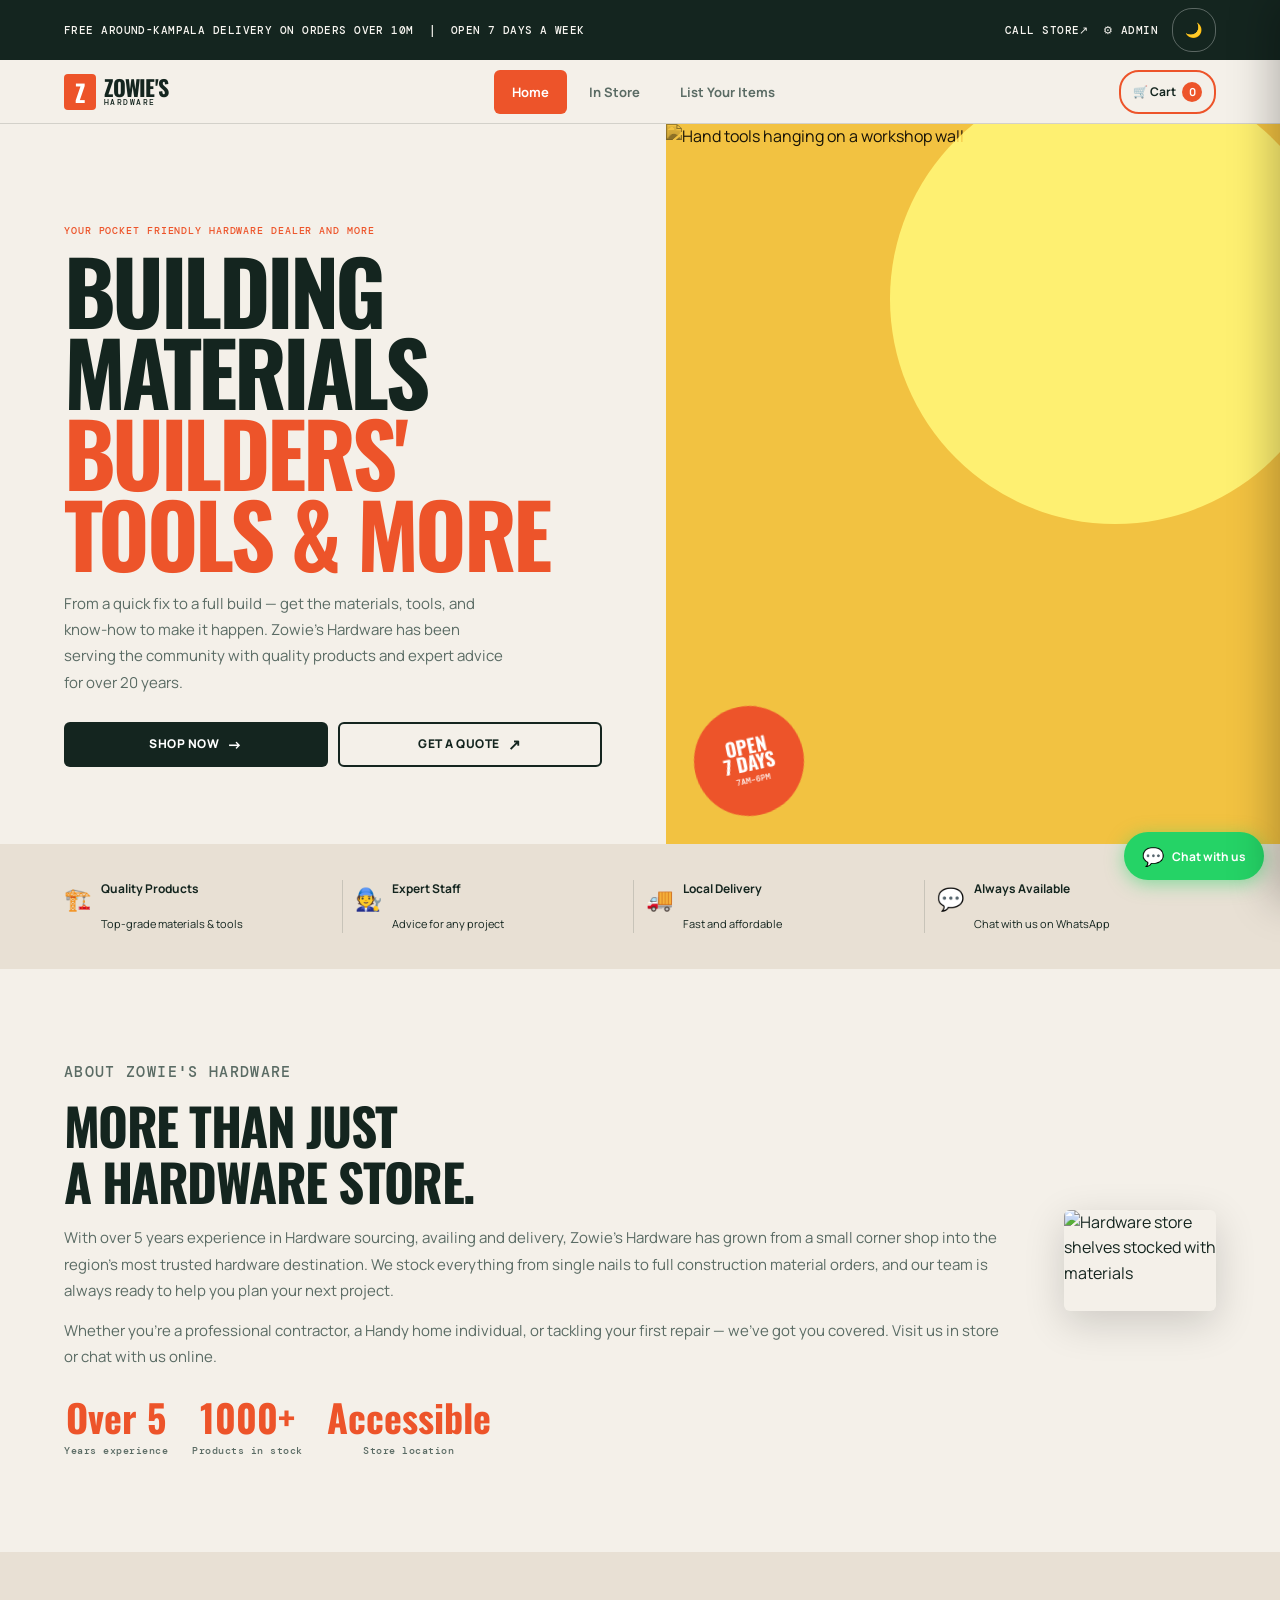
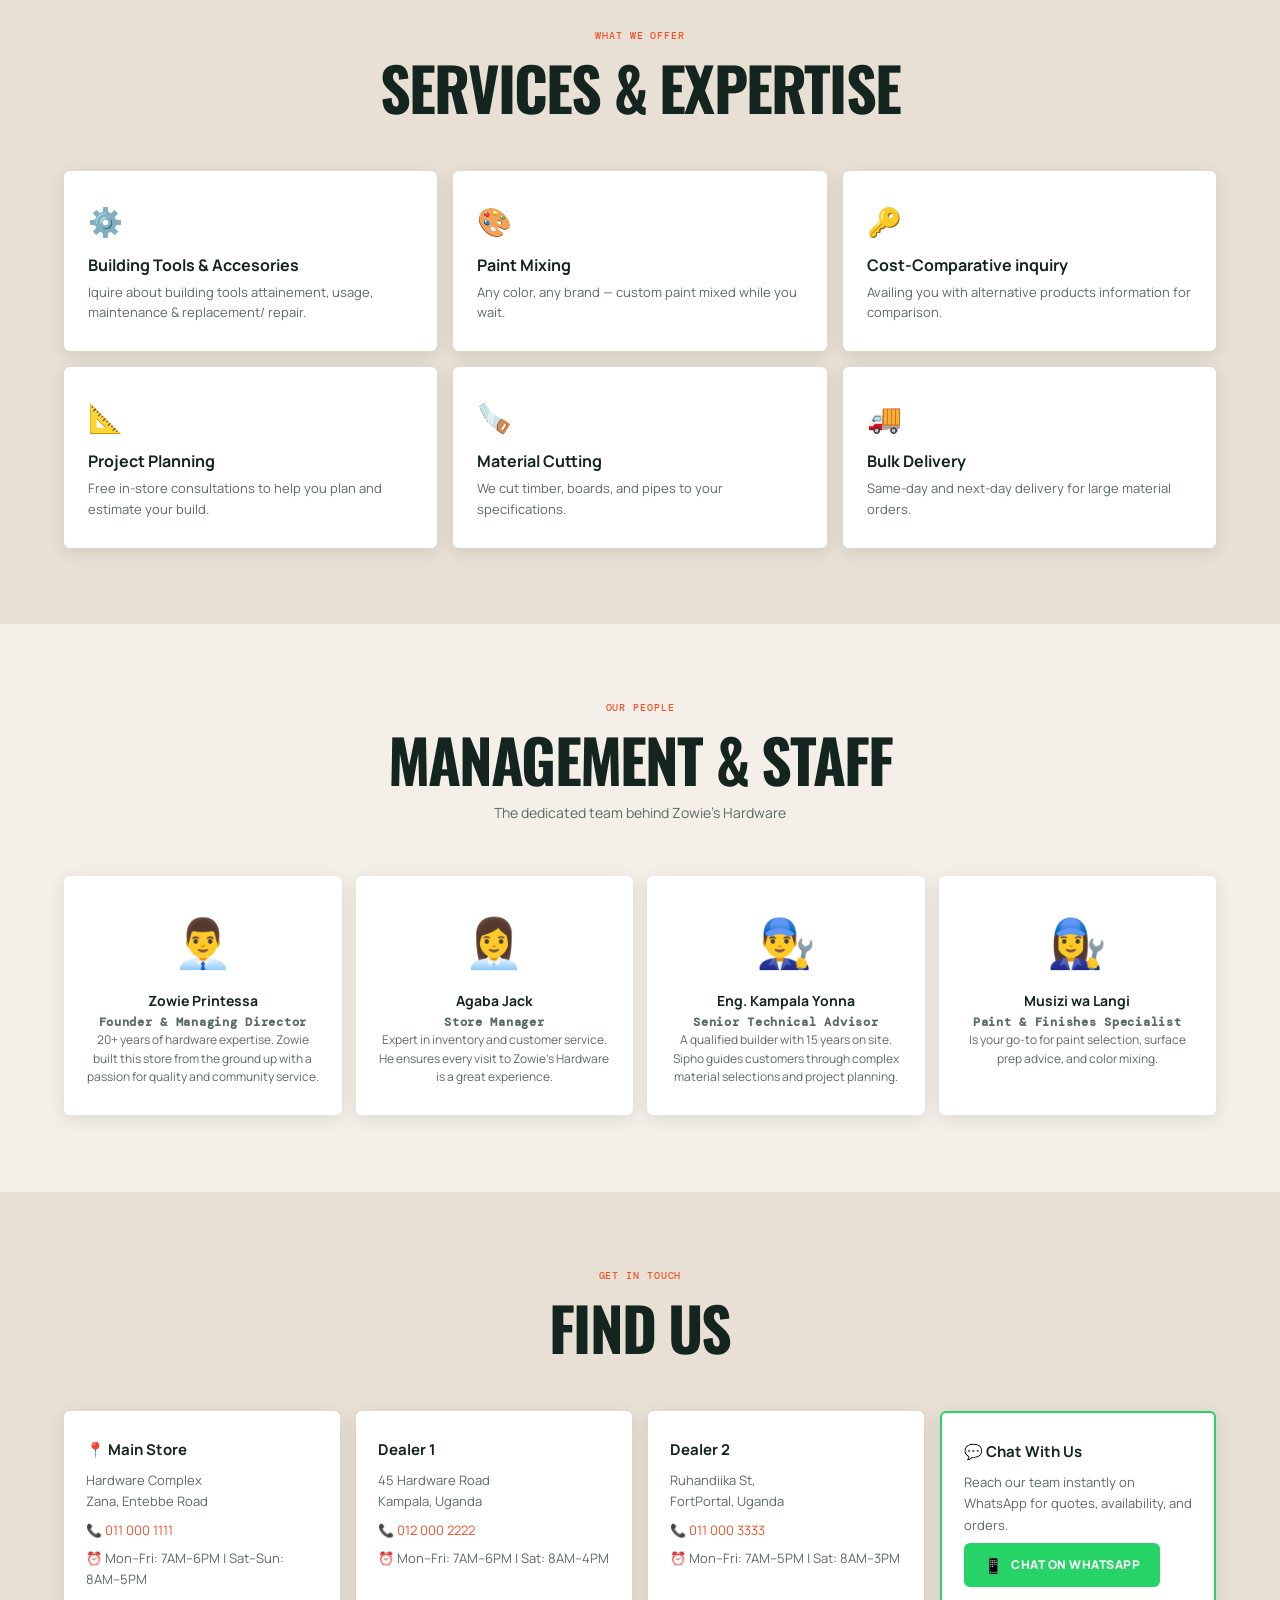
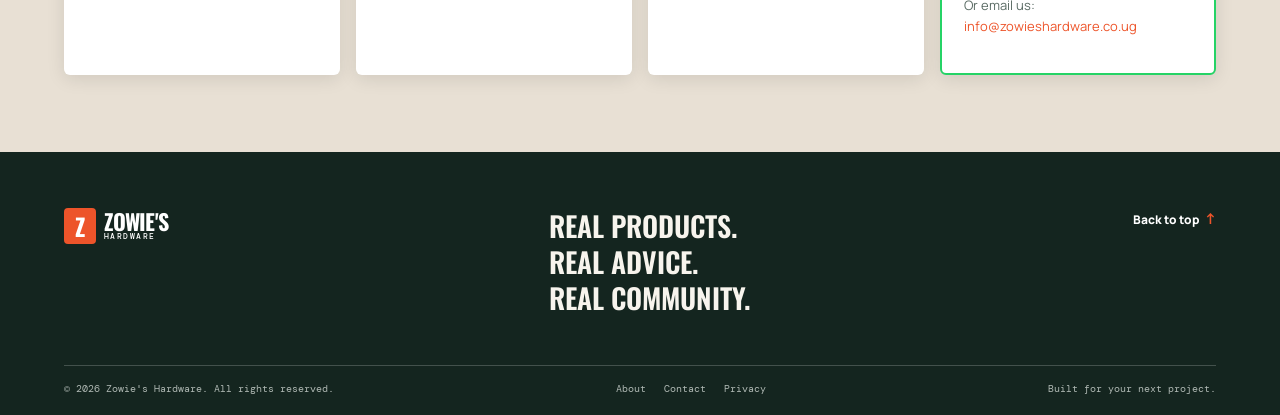
==== commit 91a9560e: "Auto-save: update site files" ====
--- a/index.html
+++ b/index.html
@@ -9,6 +9,7 @@
     <link rel="preconnect" href="https://fonts.gstatic.com" crossorigin />
     <link href="https://fonts.googleapis.com/css2?family=DM+Mono:wght@400;500&family=Manrope:wght@400;500;600;700;800&family=Oswald:wght@500;600;700&display=swap" rel="stylesheet" />
     <link rel="stylesheet" href="styles.css" />
+    <script src="catalogue.js"></script>
   </head>
   <body>
 
@@ -17,6 +18,7 @@
       <p>Free Around-Kampala Delivery on orders over 10M &nbsp;|&nbsp; Open 7 days a week</p>
       <div class="utility-bar-right">
         <a href="#tab-home" data-tab="home">Call Store<span>↗</span></a>
+        <a href="admin.html" class="admin-link" title="Admin panel">⚙ Admin</a>
         <!-- Dark / Light toggle -->
         <button class="theme-toggle" id="theme-toggle" aria-label="Switch to dark mode" title="Toggle dark/light mode">
           <span class="theme-icon" aria-hidden="true">🌙</span>
@@ -315,449 +317,9 @@
           <button class="pill" data-filter="fasteners">Fasteners &amp; Fixings</button>
         </div>
 
-        <!-- Product Grid -->
+        <!-- Product Grid — populated dynamically by script.js from catalogue.js -->
         <div class="product-grid" id="product-grid" role="list">
-
-          <!-- ── BUILDING MATERIALS ───────────────────────────── -->
-          <div class="product-card" data-category="building-materials" data-name="cement bag 50kg" role="listitem">
-            <div class="product-badge">In Stock</div>
-            <div class="product-emoji" aria-hidden="true">🧱</div>
-            <div class="product-info">
-              <span class="product-cat">Building Materials</span>
-              <h3>Cement Bag 50kg</h3>
-              <p>General purpose Portland cement. Suitable for concrete, mortar, and plaster.</p>
-              <p class="product-price">R<span class="price-value">89</span>.00</p>
-            </div>
-            <button class="add-to-cart-btn" data-name="Cement Bag 50kg" data-price="89" aria-label="Add Cement Bag 50kg to cart">Add to Cart +</button>
-          </div>
-
-          <div class="product-card" data-category="building-materials" data-name="river sand 50kg" role="listitem">
-            <div class="product-badge">In Stock</div>
-            <div class="product-emoji" aria-hidden="true">⛱️</div>
-            <div class="product-info">
-              <span class="product-cat">Building Materials</span>
-              <h3>River Sand 50kg</h3>
-              <p>Fine river sand for mixing concrete and mortar. Clean and washed.</p>
-              <p class="product-price">R<span class="price-value">45</span>.00</p>
-            </div>
-            <button class="add-to-cart-btn" data-name="River Sand 50kg" data-price="45" aria-label="Add River Sand 50kg to cart">Add to Cart +</button>
-          </div>
-
-          <div class="product-card" data-category="building-materials" data-name="building bricks pack of 10" role="listitem">
-            <div class="product-badge">In Stock</div>
-            <div class="product-emoji" aria-hidden="true">🧱</div>
-            <div class="product-info">
-              <span class="product-cat">Building Materials</span>
-              <h3>Building Bricks (Pack of 10)</h3>
-              <p>Standard clay face bricks, suitable for structural walls and landscaping.</p>
-              <p class="product-price">R<span class="price-value">55</span>.00</p>
-            </div>
-            <button class="add-to-cart-btn" data-name="Building Bricks (Pack of 10)" data-price="55" aria-label="Add Building Bricks to cart">Add to Cart +</button>
-          </div>
-
-          <div class="product-card" data-category="building-materials" data-name="plaster sand 40kg" role="listitem">
-            <div class="product-badge">In Stock</div>
-            <div class="product-emoji" aria-hidden="true">🏗️</div>
-            <div class="product-info">
-              <span class="product-cat">Building Materials</span>
-              <h3>Plaster Sand 40kg</h3>
-              <p>Fine-grade plastering sand for smooth wall and ceiling finishes.</p>
-              <p class="product-price">R<span class="price-value">38</span>.00</p>
-            </div>
-            <button class="add-to-cart-btn" data-name="Plaster Sand 40kg" data-price="38" aria-label="Add Plaster Sand 40kg to cart">Add to Cart +</button>
-          </div>
-
-          <div class="product-card" data-category="building-materials" data-name="timber pine plank 2.4m" role="listitem">
-            <div class="product-badge">In Stock</div>
-            <div class="product-emoji" aria-hidden="true">🪵</div>
-            <div class="product-info">
-              <span class="product-cat">Building Materials</span>
-              <h3>Pine Plank 2.4m</h3>
-              <p>Structural pine plank 38×114mm, ideal for framing and general construction.</p>
-              <p class="product-price">R<span class="price-value">72</span>.00</p>
-            </div>
-            <button class="add-to-cart-btn" data-name="Pine Plank 2.4m" data-price="72" aria-label="Add Pine Plank to cart">Add to Cart +</button>
-          </div>
-
-          <div class="product-card" data-category="building-materials" data-name="corrugated iron sheet roofing" role="listitem">
-            <div class="product-badge">In Stock</div>
-            <div class="product-emoji" aria-hidden="true">🏠</div>
-            <div class="product-info">
-              <span class="product-cat">Building Materials</span>
-              <h3>Corrugated Iron Sheet 1.8m</h3>
-              <p>Galvanised corrugated iron roofing sheet. 0.3mm thickness, 1.8m length.</p>
-              <p class="product-price">R<span class="price-value">145</span>.00</p>
-            </div>
-            <button class="add-to-cart-btn" data-name="Corrugated Iron Sheet 1.8m" data-price="145" aria-label="Add Iron Sheet to cart">Add to Cart +</button>
-          </div>
-
-          <div class="product-card" data-category="building-materials" data-name="pvc pipe 3m" role="listitem">
-            <div class="product-badge">In Stock</div>
-            <div class="product-emoji" aria-hidden="true">🔧</div>
-            <div class="product-info">
-              <span class="product-cat">Building Materials</span>
-              <h3>PVC Pipe 3m (110mm)</h3>
-              <p>Heavy-duty PVC sewer pipe 110mm diameter, 3m length. Class 34.</p>
-              <p class="product-price">R<span class="price-value">185</span>.00</p>
-            </div>
-            <button class="add-to-cart-btn" data-name="PVC Pipe 3m (110mm)" data-price="185" aria-label="Add PVC Pipe to cart">Add to Cart +</button>
-          </div>
-
-          <div class="product-card" data-category="building-materials" data-name="concrete blocks hollow" role="listitem">
-            <div class="product-badge">In Stock</div>
-            <div class="product-emoji" aria-hidden="true">🧱</div>
-            <div class="product-info">
-              <span class="product-cat">Building Materials</span>
-              <h3>Hollow Concrete Blocks (Each)</h3>
-              <p>Standard 390×190×190mm hollow concrete masonry block.</p>
-              <p class="product-price">R<span class="price-value">18</span>.00</p>
-            </div>
-            <button class="add-to-cart-btn" data-name="Hollow Concrete Block" data-price="18" aria-label="Add Concrete Block to cart">Add to Cart +</button>
-          </div>
-
-          <!-- ── BUILDERS' TOOLS ─────────────────────────────────── -->
-          <div class="product-card" data-category="builders-tools" data-name="claw hammer" role="listitem">
-            <div class="product-badge">In Stock</div>
-            <div class="product-emoji" aria-hidden="true">🔨</div>
-            <div class="product-info">
-              <span class="product-cat">Builders' Tools</span>
-              <h3>Claw Hammer 450g</h3>
-              <p>Heavy-duty steel claw hammer with rubber grip handle. 450g head weight.</p>
-              <p class="product-price">R<span class="price-value">129</span>.00</p>
-            </div>
-            <button class="add-to-cart-btn" data-name="Claw Hammer 450g" data-price="129" aria-label="Add Claw Hammer to cart">Add to Cart +</button>
-          </div>
-
-          <div class="product-card" data-category="builders-tools" data-name="hand saw 500mm" role="listitem">
-            <div class="product-badge">In Stock</div>
-            <div class="product-emoji" aria-hidden="true">🪚</div>
-            <div class="product-info">
-              <span class="product-cat">Builders' Tools</span>
-              <h3>Hand Saw 500mm</h3>
-              <p>Hardpoint hand saw with 7 TPI. Cuts timber, boards, and softwood.</p>
-              <p class="product-price">R<span class="price-value">149</span>.00</p>
-            </div>
-            <button class="add-to-cart-btn" data-name="Hand Saw 500mm" data-price="149" aria-label="Add Hand Saw to cart">Add to Cart +</button>
-          </div>
-
-          <div class="product-card" data-category="builders-tools" data-name="hacksaw frame and blade" role="listitem">
-            <div class="product-badge">In Stock</div>
-            <div class="product-emoji" aria-hidden="true">🔧</div>
-            <div class="product-info">
-              <span class="product-cat">Builders' Tools</span>
-              <h3>Hacksaw Frame &amp; Blade</h3>
-              <p>Adjustable hacksaw frame 300mm with 24 TPI bi-metal blade. Cuts metal and pipe.</p>
-              <p class="product-price">R<span class="price-value">89</span>.00</p>
-            </div>
-            <button class="add-to-cart-btn" data-name="Hacksaw Frame &amp; Blade" data-price="89" aria-label="Add Hacksaw to cart">Add to Cart +</button>
-          </div>
-
-          <div class="product-card" data-category="builders-tools" data-name="spirit level 600mm" role="listitem">
-            <div class="product-badge">In Stock</div>
-            <div class="product-emoji" aria-hidden="true">📏</div>
-            <div class="product-info">
-              <span class="product-cat">Builders' Tools</span>
-              <h3>Spirit Level 600mm</h3>
-              <p>Aluminium spirit level with 3 vials for horizontal, vertical, and 45° checks.</p>
-              <p class="product-price">R<span class="price-value">175</span>.00</p>
-            </div>
-            <button class="add-to-cart-btn" data-name="Spirit Level 600mm" data-price="175" aria-label="Add Spirit Level to cart">Add to Cart +</button>
-          </div>
-
-          <div class="product-card" data-category="builders-tools" data-name="tape measure 5m" role="listitem">
-            <div class="product-badge">In Stock</div>
-            <div class="product-emoji" aria-hidden="true">📐</div>
-            <div class="product-info">
-              <span class="product-cat">Builders' Tools</span>
-              <h3>Tape Measure 5m</h3>
-              <p>Auto-lock 5m steel tape measure with magnetic end hook. Belt clip included.</p>
-              <p class="product-price">R<span class="price-value">65</span>.00</p>
-            </div>
-            <button class="add-to-cart-btn" data-name="Tape Measure 5m" data-price="65" aria-label="Add Tape Measure to cart">Add to Cart +</button>
-          </div>
-
-          <div class="product-card" data-category="builders-tools" data-name="brick trowel" role="listitem">
-            <div class="product-badge">In Stock</div>
-            <div class="product-emoji" aria-hidden="true">🧰</div>
-            <div class="product-info">
-              <span class="product-cat">Builders' Tools</span>
-              <h3>Brick Trowel 280mm</h3>
-              <p>High-carbon steel brick trowel with hardwood handle. 280mm blade.</p>
-              <p class="product-price">R<span class="price-value">95</span>.00</p>
-            </div>
-            <button class="add-to-cart-btn" data-name="Brick Trowel 280mm" data-price="95" aria-label="Add Brick Trowel to cart">Add to Cart +</button>
-          </div>
-
-          <div class="product-card" data-category="builders-tools" data-name="wheelbarrow 65 litre" role="listitem">
-            <div class="product-badge">In Stock</div>
-            <div class="product-emoji" aria-hidden="true">🛒</div>
-            <div class="product-info">
-              <span class="product-cat">Builders' Tools</span>
-              <h3>Wheelbarrow 65L</h3>
-              <p>Heavy-duty steel 65 litre construction wheelbarrow with pneumatic tyre.</p>
-              <p class="product-price">R<span class="price-value">699</span>.00</p>
-            </div>
-            <button class="add-to-cart-btn" data-name="Wheelbarrow 65L" data-price="699" aria-label="Add Wheelbarrow to cart">Add to Cart +</button>
-          </div>
-
-          <div class="product-card" data-category="builders-tools" data-name="screwdriver set flat phillips" role="listitem">
-            <div class="product-badge">In Stock</div>
-            <div class="product-emoji" aria-hidden="true">🪛</div>
-            <div class="product-info">
-              <span class="product-cat">Builders' Tools</span>
-              <h3>Screwdriver Set (6pc)</h3>
-              <p>6-piece set with flat and Phillips heads in assorted sizes. Ergonomic handles.</p>
-              <p class="product-price">R<span class="price-value">119</span>.00</p>
-            </div>
-            <button class="add-to-cart-btn" data-name="Screwdriver Set (6pc)" data-price="119" aria-label="Add Screwdriver Set to cart">Add to Cart +</button>
-          </div>
-
-          <div class="product-card" data-category="builders-tools" data-name="angle grinder 115mm" role="listitem">
-            <div class="product-badge">In Stock</div>
-            <div class="product-emoji" aria-hidden="true">⚙️</div>
-            <div class="product-info">
-              <span class="product-cat">Builders' Tools</span>
-              <h3>Angle Grinder 115mm</h3>
-              <p>850W electric angle grinder with safety guard and side handle. Disc included.</p>
-              <p class="product-price">R<span class="price-value">549</span>.00</p>
-            </div>
-            <button class="add-to-cart-btn" data-name="Angle Grinder 115mm" data-price="549" aria-label="Add Angle Grinder to cart">Add to Cart +</button>
-          </div>
-
-          <!-- ── PAINT & SUPPLIES ──────────────────────────────────── -->
-          <div class="product-card" data-category="paint-supplies" data-name="interior wall paint white 5l" role="listitem">
-            <div class="product-badge">In Stock</div>
-            <div class="product-emoji" aria-hidden="true">🎨</div>
-            <div class="product-info">
-              <span class="product-cat">Paint &amp; Supplies</span>
-              <h3>Interior Wall Paint White 5L</h3>
-              <p>Premium washable interior emulsion paint. White base, excellent coverage.</p>
-              <p class="product-price">R<span class="price-value">279</span>.00</p>
-            </div>
-            <button class="add-to-cart-btn" data-name="Interior Wall Paint White 5L" data-price="279" aria-label="Add Wall Paint to cart">Add to Cart +</button>
-          </div>
-
-          <div class="product-card" data-category="paint-supplies" data-name="exterior masonry paint 20l" role="listitem">
-            <div class="product-badge">In Stock</div>
-            <div class="product-emoji" aria-hidden="true">🏠</div>
-            <div class="product-info">
-              <span class="product-cat">Paint &amp; Supplies</span>
-              <h3>Exterior Masonry Paint 20L</h3>
-              <p>Weather-resistant exterior paint with fungicidal protection. Various colors available.</p>
-              <p class="product-price">R<span class="price-value">749</span>.00</p>
-            </div>
-            <button class="add-to-cart-btn" data-name="Exterior Masonry Paint 20L" data-price="749" aria-label="Add Exterior Paint to cart">Add to Cart +</button>
-          </div>
-
-          <div class="product-card" data-category="paint-supplies" data-name="paint roller set" role="listitem">
-            <div class="product-badge">In Stock</div>
-            <div class="product-emoji" aria-hidden="true">🖌️</div>
-            <div class="product-info">
-              <span class="product-cat">Paint &amp; Supplies</span>
-              <h3>Paint Roller Set 230mm</h3>
-              <p>9-inch roller frame with 2 medium-pile sleeves, paint tray, and frame.</p>
-              <p class="product-price">R<span class="price-value">89</span>.00</p>
-            </div>
-            <button class="add-to-cart-btn" data-name="Paint Roller Set 230mm" data-price="89" aria-label="Add Paint Roller to cart">Add to Cart +</button>
-          </div>
-
-          <div class="product-card" data-category="paint-supplies" data-name="primer sealer 5l" role="listitem">
-            <div class="product-badge">In Stock</div>
-            <div class="product-emoji" aria-hidden="true">🖌️</div>
-            <div class="product-info">
-              <span class="product-cat">Paint &amp; Supplies</span>
-              <h3>Primer Sealer 5L</h3>
-              <p>Multi-surface alkali-resistant primer sealer. Use before topcoats on new plaster.</p>
-              <p class="product-price">R<span class="price-value">195</span>.00</p>
-            </div>
-            <button class="add-to-cart-btn" data-name="Primer Sealer 5L" data-price="195" aria-label="Add Primer to cart">Add to Cart +</button>
-          </div>
-
-          <!-- ── FASTENERS & FIXINGS ───────────────────────────────── -->
-          <div class="product-card" data-category="fasteners" data-name="nails assorted box 500g" role="listitem">
-            <div class="product-badge">In Stock</div>
-            <div class="product-emoji" aria-hidden="true">📦</div>
-            <div class="product-info">
-              <span class="product-cat">Fasteners &amp; Fixings</span>
-              <h3>Nails Assorted Box 500g</h3>
-              <p>Assorted round-head wire nails in 500g box. Sizes 25mm, 38mm, 50mm, 75mm.</p>
-              <p class="product-price">R<span class="price-value">49</span>.00</p>
-            </div>
-            <button class="add-to-cart-btn" data-name="Nails Assorted Box 500g" data-price="49" aria-label="Add Nails to cart">Add to Cart +</button>
-          </div>
-
-          <div class="product-card" data-category="fasteners" data-name="screws wood box 200pc" role="listitem">
-            <div class="product-badge">In Stock</div>
-            <div class="product-emoji" aria-hidden="true">🔩</div>
-            <div class="product-info">
-              <span class="product-cat">Fasteners &amp; Fixings</span>
-              <h3>Wood Screws Box (200pc)</h3>
-              <p>Countersunk wood screws 4×40mm, 200 pieces per box. Yellow zinc plated.</p>
-              <p class="product-price">R<span class="price-value">65</span>.00</p>
-            </div>
-            <button class="add-to-cart-btn" data-name="Wood Screws Box (200pc)" data-price="65" aria-label="Add Wood Screws to cart">Add to Cart +</button>
-          </div>
-
-          <div class="product-card" data-category="fasteners" data-name="anchor bolts rawl plugs pack" role="listitem">
-            <div class="product-badge">In Stock</div>
-            <div class="product-emoji" aria-hidden="true">🔩</div>
-            <div class="product-info">
-              <span class="product-cat">Fasteners &amp; Fixings</span>
-              <h3>Rawl Plugs &amp; Anchors Pack</h3>
-              <p>100-piece assorted wall plugs and anchors for masonry, drywall, and tile.</p>
-              <p class="product-price">R<span class="price-value">55</span>.00</p>
-            </div>
-            <button class="add-to-cart-btn" data-name="Rawl Plugs &amp; Anchors Pack" data-price="55" aria-label="Add Rawl Plugs to cart">Add to Cart +</button>
-          </div>
-
-          <!-- ── PLUMBING ──────────────────────────────────────────── -->
-          <div class="product-card" data-category="plumbing" data-name="basin tap chrome" role="listitem">
-            <div class="product-badge">In Stock</div>
-            <div class="product-emoji" aria-hidden="true">🚰</div>
-            <div class="product-info">
-              <span class="product-cat">Plumbing</span>
-              <h3>Basin Tap Chrome (Pair)</h3>
-              <p>Chrome pillar taps for basin. 1/2" inlet, ceramic disc cartridge.</p>
-              <p class="product-price">R<span class="price-value">249</span>.00</p>
-            </div>
-            <button class="add-to-cart-btn" data-name="Basin Tap Chrome (Pair)" data-price="249" aria-label="Add Basin Taps to cart">Add to Cart +</button>
-          </div>
-
-          <div class="product-card" data-category="plumbing" data-name="ball valve 15mm" role="listitem">
-            <div class="product-badge">In Stock</div>
-            <div class="product-emoji" aria-hidden="true">⚙️</div>
-            <div class="product-info">
-              <span class="product-cat">Plumbing</span>
-              <h3>Ball Valve 15mm</h3>
-              <p>Brass full-bore ball valve 15mm (1/2"). For water shut-off applications.</p>
-              <p class="product-price">R<span class="price-value">65</span>.00</p>
-            </div>
-            <button class="add-to-cart-btn" data-name="Ball Valve 15mm" data-price="65" aria-label="Add Ball Valve to cart">Add to Cart +</button>
-          </div>
-
-          <div class="product-card" data-category="plumbing" data-name="flexi hose 300mm" role="listitem">
-            <div class="product-badge">In Stock</div>
-            <div class="product-emoji" aria-hidden="true">🔧</div>
-            <div class="product-info">
-              <span class="product-cat">Plumbing</span>
-              <h3>Flexi Hose 300mm</h3>
-              <p>Braided stainless flexi hose 300mm 3/8" female×female. For basin and toilet.</p>
-              <p class="product-price">R<span class="price-value">45</span>.00</p>
-            </div>
-            <button class="add-to-cart-btn" data-name="Flexi Hose 300mm" data-price="45" aria-label="Add Flexi Hose to cart">Add to Cart +</button>
-          </div>
-
-          <!-- ── ELECTRICAL ───────────────────────────────────────── -->
-          <div class="product-card" data-category="electrical" data-name="extension cord 5m" role="listitem">
-            <div class="product-badge">In Stock</div>
-            <div class="product-emoji" aria-hidden="true">🔌</div>
-            <div class="product-info">
-              <span class="product-cat">Electrical</span>
-              <h3>Extension Cord 5m</h3>
-              <p>4-way surge-protected extension cord, 5m cable. South African plug (Type M).</p>
-              <p class="product-price">R<span class="price-value">189</span>.00</p>
-            </div>
-            <button class="add-to-cart-btn" data-name="Extension Cord 5m" data-price="189" aria-label="Add Extension Cord to cart">Add to Cart +</button>
-          </div>
-
-          <div class="product-card" data-category="electrical" data-name="light switch single" role="listitem">
-            <div class="product-badge">In Stock</div>
-            <div class="product-emoji" aria-hidden="true">💡</div>
-            <div class="product-info">
-              <span class="product-cat">Electrical</span>
-              <h3>Light Switch Single (Surface)</h3>
-              <p>Single surface-mount light switch 10A. White. Suitable for indoor use.</p>
-              <p class="product-price">R<span class="price-value">35</span>.00</p>
-            </div>
-            <button class="add-to-cart-btn" data-name="Light Switch Single" data-price="35" aria-label="Add Light Switch to cart">Add to Cart +</button>
-          </div>
-
-          <div class="product-card" data-category="electrical" data-name="led bulb 9w e27" role="listitem">
-            <div class="product-badge">In Stock</div>
-            <div class="product-emoji" aria-hidden="true">💡</div>
-            <div class="product-info">
-              <span class="product-cat">Electrical</span>
-              <h3>LED Bulb 9W E27</h3>
-              <p>Energy-saving 9W LED bulb, E27 base, 6500K cool white. 800 lumen output.</p>
-              <p class="product-price">R<span class="price-value">29</span>.00</p>
-            </div>
-            <button class="add-to-cart-btn" data-name="LED Bulb 9W E27" data-price="29" aria-label="Add LED Bulb to cart">Add to Cart +</button>
-          </div>
-
-          <!-- ── GARDEN & OUTDOOR ────────────────────────────────── -->
-          <div class="product-card" data-category="garden-outdoor" data-name="garden fork" role="listitem">
-            <div class="product-badge">In Stock</div>
-            <div class="product-emoji" aria-hidden="true">🌿</div>
-            <div class="product-info">
-              <span class="product-cat">Garden &amp; Outdoor</span>
-              <h3>Garden Fork</h3>
-              <p>4-tine digging fork with ash handle. Ideal for turning soil and composting.</p>
-              <p class="product-price">R<span class="price-value">189</span>.00</p>
-            </div>
-            <button class="add-to-cart-btn" data-name="Garden Fork" data-price="189" aria-label="Add Garden Fork to cart">Add to Cart +</button>
-          </div>
-
-          <div class="product-card" data-category="garden-outdoor" data-name="garden spade" role="listitem">
-            <div class="product-badge">In Stock</div>
-            <div class="product-emoji" aria-hidden="true">🌱</div>
-            <div class="product-info">
-              <span class="product-cat">Garden &amp; Outdoor</span>
-              <h3>Garden Spade</h3>
-              <p>Long-handle digging spade with steel head and D-grip. For all soil types.</p>
-              <p class="product-price">R<span class="price-value">175</span>.00</p>
-            </div>
-            <button class="add-to-cart-btn" data-name="Garden Spade" data-price="175" aria-label="Add Garden Spade to cart">Add to Cart +</button>
-          </div>
-
-          <div class="product-card" data-category="garden-outdoor" data-name="garden hose 20m" role="listitem">
-            <div class="product-badge">In Stock</div>
-            <div class="product-emoji" aria-hidden="true">💧</div>
-            <div class="product-info">
-              <span class="product-cat">Garden &amp; Outdoor</span>
-              <h3>Garden Hose 20m</h3>
-              <p>Reinforced 20m garden hose with spray nozzle and tap connector. Kink-resistant.</p>
-              <p class="product-price">R<span class="price-value">259</span>.00</p>
-            </div>
-            <button class="add-to-cart-btn" data-name="Garden Hose 20m" data-price="259" aria-label="Add Garden Hose to cart">Add to Cart +</button>
-          </div>
-
-          <!-- ── SAFETY & PPE ─────────────────────────────────────── -->
-          <div class="product-card" data-category="safety" data-name="safety helmet hard hat" role="listitem">
-            <div class="product-badge">In Stock</div>
-            <div class="product-emoji" aria-hidden="true">⛑️</div>
-            <div class="product-info">
-              <span class="product-cat">Safety &amp; PPE</span>
-              <h3>Safety Helmet / Hard Hat</h3>
-              <p>SABS-approved hard hat with 6-point harness. UV-stabilised ABS shell.</p>
-              <p class="product-price">R<span class="price-value">89</span>.00</p>
-            </div>
-            <button class="add-to-cart-btn" data-name="Safety Helmet / Hard Hat" data-price="89" aria-label="Add Hard Hat to cart">Add to Cart +</button>
-          </div>
-
-          <div class="product-card" data-category="safety" data-name="safety gloves work" role="listitem">
-            <div class="product-badge">In Stock</div>
-            <div class="product-emoji" aria-hidden="true">🧤</div>
-            <div class="product-info">
-              <span class="product-cat">Safety &amp; PPE</span>
-              <h3>Work Safety Gloves</h3>
-              <p>Anti-slip leather palm work gloves, reinforced fingers. Sizes S–XL.</p>
-              <p class="product-price">R<span class="price-value">45</span>.00</p>
-            </div>
-            <button class="add-to-cart-btn" data-name="Work Safety Gloves" data-price="45" aria-label="Add Safety Gloves to cart">Add to Cart +</button>
-          </div>
-
-          <div class="product-card" data-category="safety" data-name="safety boots steel toe" role="listitem">
-            <div class="product-badge">In Stock</div>
-            <div class="product-emoji" aria-hidden="true">👢</div>
-            <div class="product-info">
-              <span class="product-cat">Safety &amp; PPE</span>
-              <h3>Safety Boots (Steel Toe)</h3>
-              <p>SABS-approved steel-toe safety boots with anti-slip sole. Sizes 5–12.</p>
-              <p class="product-price">R<span class="price-value">399</span>.00</p>
-            </div>
-            <button class="add-to-cart-btn" data-name="Safety Boots (Steel Toe)" data-price="399" aria-label="Add Safety Boots to cart">Add to Cart +</button>
-          </div>
-
+          <!-- items injected by JS -->
         </div><!-- /product-grid -->
 
         <!-- View Cart button (floating) -->
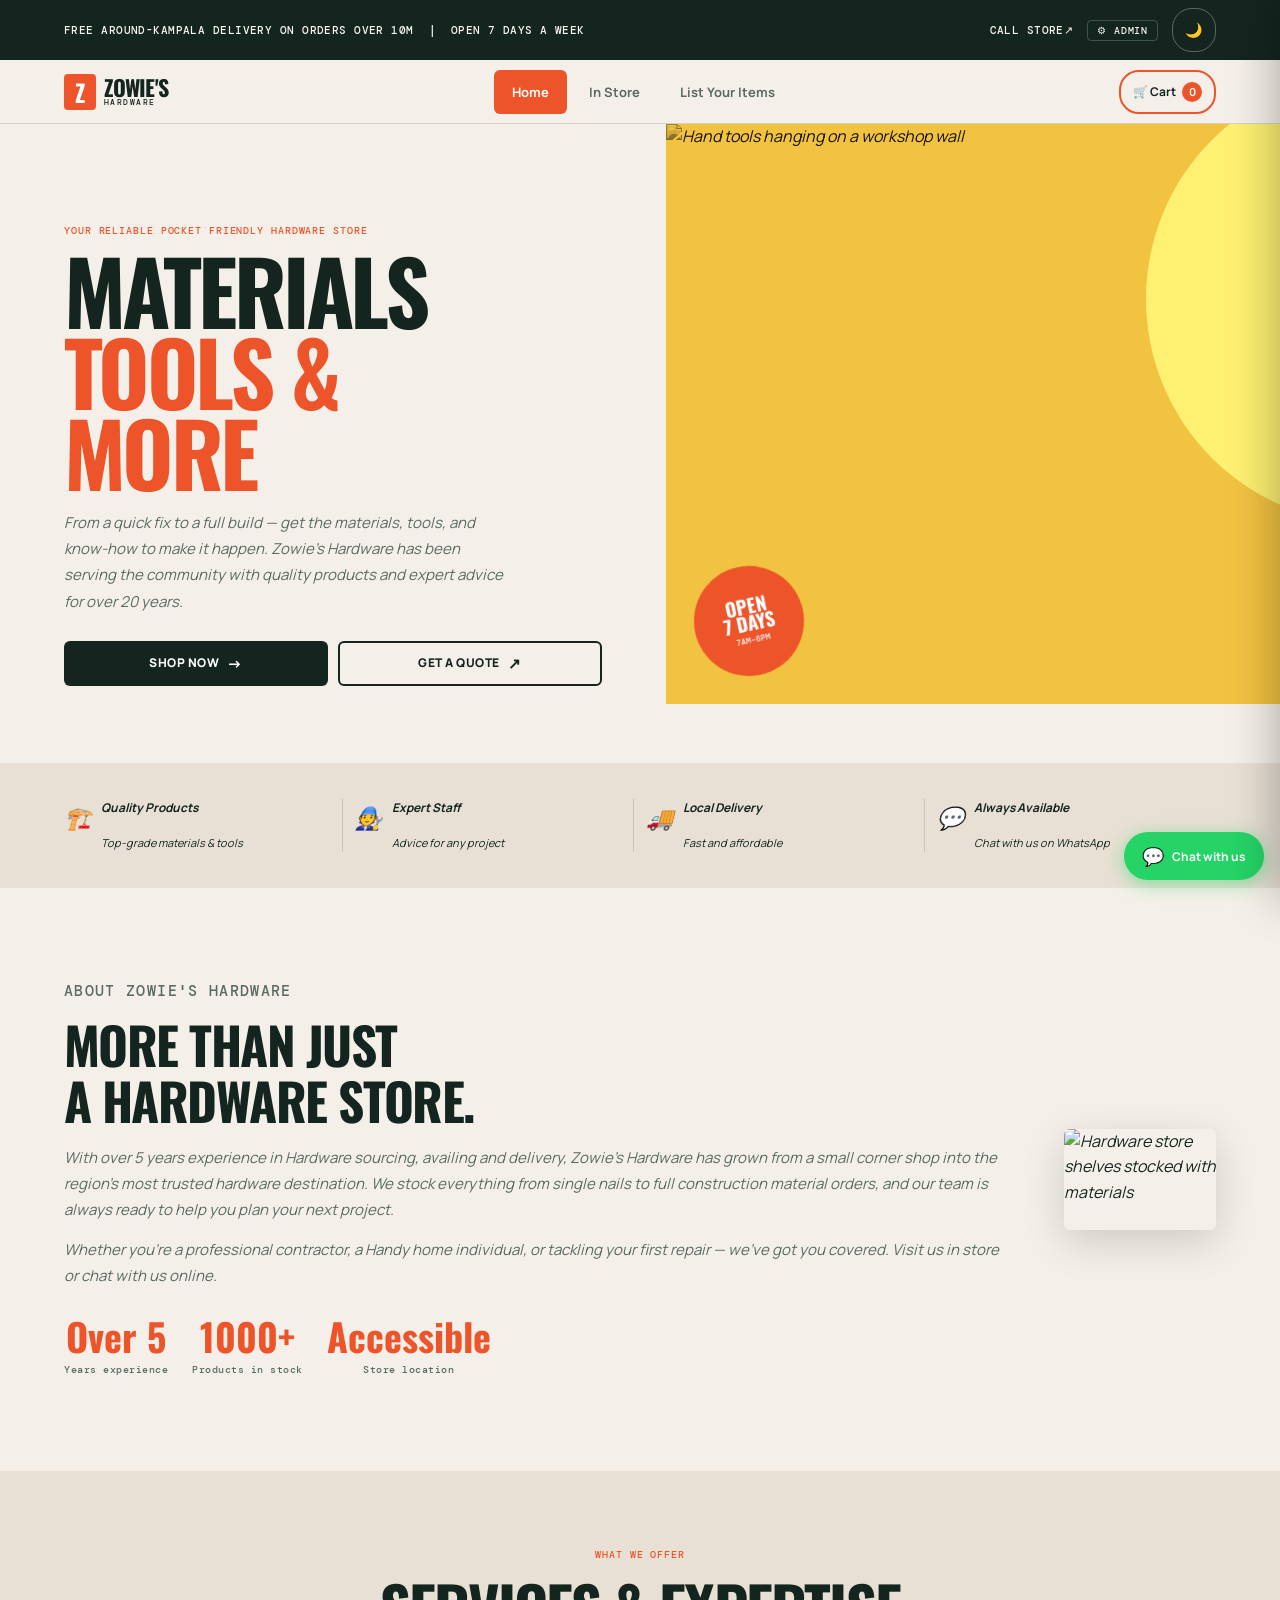
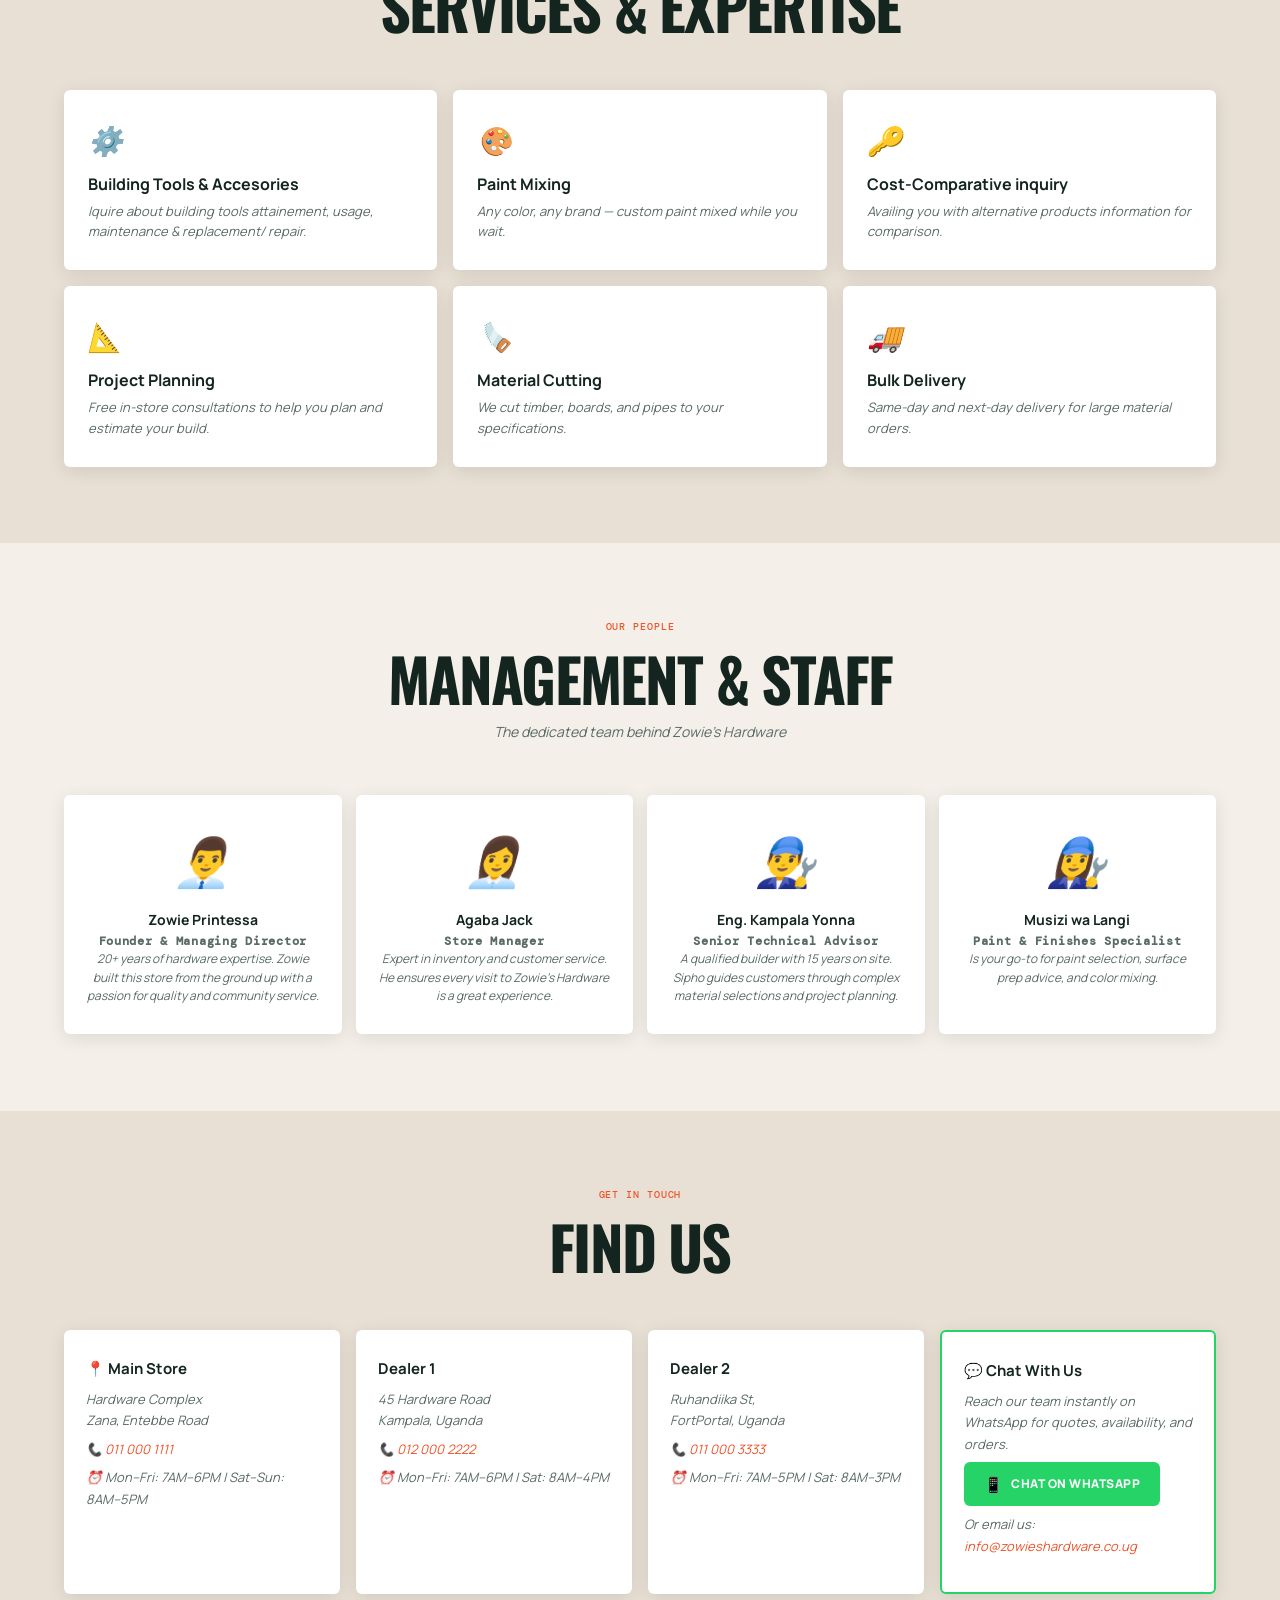
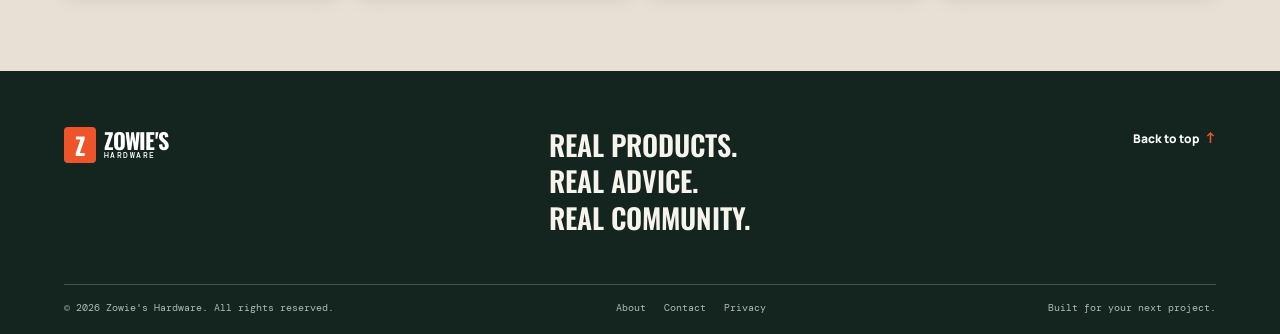
==== commit 843d0948: "Add files via upload" ====
--- a/index.html
+++ b/index.html
@@ -1,532 +1,532 @@
-<!doctype html>
-<html lang="en" data-theme="light">
-  <head>
-    <meta charset="UTF-8" />
-    <meta name="viewport" content="width=device-width, initial-scale=1.0, viewport-fit=cover" />
-    <meta name="description" content="Zowie's Hardware — your trusted local hardware store for building materials, tools, paint, and more." />
-    <title>Zowie's Hardware | Availing Cheap And Viable Building Solutions</title>
-    <link rel="preconnect" href="https://fonts.googleapis.com" />
-    <link rel="preconnect" href="https://fonts.gstatic.com" crossorigin />
-    <link href="https://fonts.googleapis.com/css2?family=DM+Mono:wght@400;500&family=Manrope:wght@400;500;600;700;800&family=Oswald:wght@500;600;700&display=swap" rel="stylesheet" />
-    <link rel="stylesheet" href="styles.css" />
-    <script src="catalogue.js"></script>
-  </head>
-  <body>
-
-    <!-- Utility bar -->
-    <div class="utility-bar">
-      <p>Free Around-Kampala Delivery on orders over 10M &nbsp;|&nbsp; Open 7 days a week</p>
-      <div class="utility-bar-right">
-        <a href="#tab-home" data-tab="home">Call Store<span>↗</span></a>
-        <a href="admin.html" class="admin-link" title="Admin panel">⚙ Admin</a>
-        <!-- Dark / Light toggle -->
-        <button class="theme-toggle" id="theme-toggle" aria-label="Switch to dark mode" title="Toggle dark/light mode">
-          <span class="theme-icon" aria-hidden="true">🌙</span>
-        </button>
-      </div>
-    </div>
-
-    <!-- Site header -->
-    <header class="site-header">
-      <a class="brand" href="#" aria-label="Zowie's Hardware home">
-        <span class="brand-mark">Z</span>
-        <span>ZOWIE'S<small>HARDWARE</small></span>
-      </a>
-
-      <!-- Tab navigation -->
-      <nav class="tab-nav" aria-label="Main tabs">
-        <button class="tab-btn active" data-tab="home" aria-selected="true" role="tab"> Home</button>
-        <button class="tab-btn" data-tab="instore" aria-selected="false" role="tab"> In Store</button>
-        <button class="tab-btn" data-tab="listItems" aria-selected="false" role="tab"> List Your Items</button>
-      </nav>
-
-      <div class="header-actions">
-        <button class="cart-button" id="cart-button" aria-label="Shopping cart, 0 items">
-          🛒 Cart <span class="cart-count" aria-hidden="true">0</span>
-        </button>
-        <button class="menu-button" id="menu-button" aria-label="Open menu" aria-expanded="false" aria-controls="mobile-nav">
-          <span class="hamburger-icon" aria-hidden="true">☰</span>
-        </button>
-      </div>
-    </header>
-
-    <!-- ── Mobile nav overlay (backdrop) ──────────────────────── -->
-    <div class="mobile-nav-overlay" id="mobile-nav-overlay" aria-hidden="true"></div>
-
-    <!-- ── Mobile nav drawer ──────────────────────────────────── -->
-    <nav class="mobile-nav" id="mobile-nav" aria-label="Mobile navigation" aria-hidden="true">
-      <div class="mobile-nav-header">
-        <a class="brand" href="#" aria-label="Zowie's Hardware home">
-          <span class="brand-mark">Z</span>
-          <span>ZOWIE'S<small>HARDWARE</small></span>
-        </a>
-        <button class="mobile-nav-close" id="mobile-nav-close" aria-label="Close menu">✕</button>
-      </div>
-      <div class="mobile-nav-tabs">
-        <button class="mobile-tab-btn active" data-tab="home">🏠 Home</button>
-        <button class="mobile-tab-btn" data-tab="instore">🛒 In Store</button>
-        <button class="mobile-tab-btn" data-tab="listItems">📋 List Your Items</button>
-      </div>
-      <div class="mobile-nav-divider"></div>
-      <div class="mobile-nav-footer">
-        <p>📞 <a href="tel:+27110001111">011 000 1111</a></p>
-        <p>💬 <button class="inline-chat-btn open-chat-btn">Chat on WhatsApp</button></p>
-        <p>⏰ Open 7 days &nbsp;|&nbsp; 7AM – 6PM</p>
-      </div>
-    </nav>
-
-    <!-- ── Mobile tab bar (shown below header on phones/tablets) ─ -->
-    <div class="mobile-tab-bar" role="tablist" aria-label="Main tabs">
-      <button class="tab-btn active" data-tab="home" aria-selected="true" role="tab">🏠 Home</button>
-      <button class="tab-btn" data-tab="instore" aria-selected="false" role="tab">🛒 In Store</button>
-      <button class="tab-btn" data-tab="listItems" aria-selected="false" role="tab">📋 List</button>
-    </div>
-
-    <!-- Accessible live region -->
-    <span id="cart-live" class="sr-only" aria-live="polite" aria-atomic="true"></span>
-
-    <!-- ══════════════════════════════════════════════════════════ -->
-    <!--  TAB: HOME                                                 -->
-    <!-- ══════════════════════════════════════════════════════════ -->
-    <main id="main-content">
-
-      <section id="tab-home" class="tab-panel active" role="tabpanel" aria-label="Home">
-
-        <!-- Hero -->
-        <div class="hero">
-          <div class="hero-copy">
-            <p class="eyebrow">Your pocket friendly hardware dealer and more</p>
-            <h1>Building Materials<br /><em>Builders' tools & more</em></h1>
-            <p class="hero-text">From a quick fix to a full build — get the materials, tools, and know-how to make it happen. Zowie's Hardware has been serving the community with quality products and expert advice for over 20 years.</p>
-            <div class="hero-actions">
-              <button class="button button-dark tab-jump" data-tab="instore">Shop now <span>→</span></button>
-              <button class="button button-outline tab-jump" data-tab="listItems">Get a quote <span>↗</span></button>
-            </div>
-          </div>
-          <div class="hero-visual">
-            <div class="sun" aria-hidden="true"></div>
-            <img
-              src="https://images.unsplash.com/photo-1581147036324-c1c9239641d7?auto=format&fit=crop&w=1200&q=85"
-              alt="Hand tools hanging on a workshop wall"
-              loading="eager"
-              width="1200"
-              height="800"
-            />
-            <div class="hero-badge" aria-label="Open 7 days, 7AM to 6PM">
-              <strong>OPEN<br />7 DAYS</strong>
-              <span>7AM–6PM</span>
-            </div>
-          </div>
-        </div>
-
-        <!-- Trust strip -->
-        <div class="trust-strip" aria-label="Why choose us">
-          <div>
-            <span class="trust-icon" aria-hidden="true">🏗️</span>
-            <p><strong>Quality Products</strong><br />Top-grade materials &amp; tools</p>
-          </div>
-          <div>
-            <span class="trust-icon" aria-hidden="true">🧑‍🔧</span>
-            <p><strong>Expert Staff</strong><br />Advice for any project</p>
-          </div>
-          <div>
-            <span class="trust-icon" aria-hidden="true">🚚</span>
-            <p><strong>Local Delivery</strong><br />Fast and affordable</p>
-          </div>
-          <div>
-            <span class="trust-icon" aria-hidden="true">💬</span>
-            <p><strong>Always Available</strong><br />Chat with us on WhatsApp</p>
-          </div>
-        </div>
-
-        <!-- About the Store -->
-        <section class="about-section" id="about">
-          <div class="about-grid">
-            <div class="about-copy">
-              <p class="eyebrow">About Zowie's Hardware</p>
-              <h2>More than just<br />a hardware store.</h2>
-              <p>With over 5 years experience in Hardware sourcing, availing and delivery, Zowie's Hardware has grown from a small corner shop into the region's most trusted hardware destination. We stock everything from single nails to full construction material orders, and our team is always ready to help you plan your next project.</p>
-              <p>Whether you're a professional contractor, a Handy home individual, or tackling your first repair — we've got you covered. Visit us in store or chat with us online.</p>
-              <div class="about-stats">
-                <div><strong>Over 5</strong><span>Years experience</span></div>
-                <div><strong>1000+</strong><span>Products in stock</span></div>
-                <div><strong>Accessible</strong><span>Store location</span></div>
-              </div>
-            </div>
-            <div class="about-image">
-              <img
-                src="https://images.unsplash.com/photo-1503387762-592deb58ef4e?auto=format&fit=crop&w=900&q=85"
-                alt="Hardware store shelves stocked with materials"
-                loading="lazy"
-                width="900"
-                height="600"
-              />
-            </div>
-          </div>
-        </section>
-
-        <!-- Services -->
-        <section class="services-section" id="services">
-          <div class="section-heading-center">
-            <p class="eyebrow">What we offer</p>
-            <h2>Services &amp; Expertise</h2>
-          </div>
-          <div class="services-grid">
-            <div class="service-card">
-              <span class="service-icon">⚙️</span>
-              <h3>Building Tools & Accesories</h3>
-              <p>Iquire about building tools attainement, usage, maintenance & replacement/ repair.</p>
-            </div>
-            <div class="service-card">
-              <span class="service-icon">🎨</span>
-              <h3>Paint Mixing</h3>
-              <p>Any color, any brand — custom paint mixed while you wait.</p>
-            </div>
-            <div class="service-card">
-              <span class="service-icon">🔑</span>
-              <h3>Cost-Comparative inquiry</h3>
-              <p>Availing you with alternative products information for comparison.</p>
-            </div>
-            <div class="service-card">
-              <span class="service-icon">📐</span>
-              <h3>Project Planning</h3>
-              <p>Free in-store consultations to help you plan and estimate your build.</p>
-            </div>
-            <div class="service-card">
-              <span class="service-icon">🪚</span>
-              <h3>Material Cutting</h3>
-              <p>We cut timber, boards, and pipes to your specifications.</p>
-            </div>
-            <div class="service-card">
-              <span class="service-icon">🚚</span>
-              <h3>Bulk Delivery</h3>
-              <p>Same-day and next-day delivery for large material orders.</p>
-            </div>
-          </div>
-        </section>
-
-        <!-- Management / Staff -->
-        <section class="staff-section" id="staff">
-          <div class="section-heading-center">
-            <p class="eyebrow">Our people</p>
-            <h2>Management &amp; Staff</h2>
-            <p class="section-sub">The dedicated team behind Zowie's Hardware</p>
-          </div>
-          <div class="staff-grid">
-            <div class="staff-card">
-              <div class="staff-avatar" aria-hidden="true">👨‍💼</div>
-              <h3>Zowie Printessa</h3>
-              <p class="staff-role">Founder &amp; Managing Director</p>
-              <p>20+ years of hardware expertise. Zowie built this store from the ground up with a passion for quality and community service.</p>
-            </div>
-            <div class="staff-card">
-              <div class="staff-avatar" aria-hidden="true">👩‍💼</div>
-              <h3>Agaba Jack</h3>
-              <p class="staff-role">Store Manager</p>
-              <p>Expert in inventory and customer service. He ensures every visit to Zowie's Hardware is a great experience.</p>
-            </div>
-            <div class="staff-card">
-              <div class="staff-avatar" aria-hidden="true">👨‍🔧</div>
-              <h3>Eng. Kampala Yonna</h3>
-              <p class="staff-role">Senior Technical Advisor</p>
-              <p>A qualified builder with 15 years on site. Sipho guides customers through complex material selections and project planning.</p>
-            </div>
-            <div class="staff-card">
-              <div class="staff-avatar" aria-hidden="true">👩‍🔧</div>
-              <h3>Musizi wa Langi</h3>
-              <p class="staff-role">Paint &amp; Finishes Specialist</p>
-              <p>Is your go-to for paint selection, surface prep advice, and color mixing.</p>
-            </div>
-          </div>
-        </section>
-
-        <!-- Contact & Locations -->
-        <section class="contact-section" id="contact">
-          <div class="section-heading-center">
-            <p class="eyebrow">Get in touch</p>
-            <h2>Find Us</h2>
-          </div>
-          <div class="contact-grid">
-            <div class="contact-card">
-              <h3>📍 Main Store</h3>
-              <p>Hardware Complex<br />Zana, Entebbe Road</p>
-              <p>📞 <a href="tel:+27110001111">011 000 1111</a></p>
-              <p>⏰ Mon–Fri: 7AM–6PM | Sat–Sun: 8AM–5PM</p>
-            </div>
-            <div class="contact-card">
-              <h3>Dealer 1</h3>
-              <p>45 Hardware Road<br />Kampala, Uganda</p>
-              <p>📞 <a href="tel:+27120002222">012 000 2222</a></p>
-              <p>⏰ Mon–Fri: 7AM–6PM | Sat: 8AM–4PM</p>
-            </div>
-            <div class="contact-card">
-              <h3>Dealer 2</h3>
-              <p>Ruhandiika St,<br />FortPortal, Uganda</p>
-              <p>📞 <a href="tel:+27110003333">011 000 3333</a></p>
-              <p>⏰ Mon–Fri: 7AM–5PM | Sat: 8AM–3PM</p>
-            </div>
-            <div class="contact-card contact-card-highlight">
-              <h3>💬 Chat With Us</h3>
-              <p>Reach our team instantly on WhatsApp for quotes, availability, and orders.</p>
-              <button class="button button-whatsapp open-chat-btn" aria-label="Open WhatsApp chat">
-                <span>📱</span> Chat on WhatsApp
-              </button>
-              <p class="contact-small">Or email us: <a href="mailto:info@zowieshardware.co.za">info@zowieshardware.co.ug</a></p>
-            </div>
-          </div>
-        </section>
-
-      </section><!-- /tab-home -->
-
-
-      <!-- ══════════════════════════════════════════════════════════ -->
-      <!--  TAB: IN STORE                                             -->
-      <!-- ══════════════════════════════════════════════════════════ -->
-      <section id="tab-instore" class="tab-panel" role="tabpanel" aria-label="In Store" hidden>
-
-        <div class="instore-header">
-          <div>
-            <p class="eyebrow">Available Products</p>
-            <h2>In Store</h2>
-          </div>
-          <div class="instore-search-wrap">
-            <label class="sr-only" for="store-search">Search products</label>
-            <input id="store-search" type="search" class="store-search-input" placeholder="Search for a product…" autocomplete="off" />
-            <span class="search-icon" aria-hidden="true">🔍</span>
-          </div>
-        </div>
-
-        <!-- No results notice -->
-        <div id="store-no-results" class="no-results-banner" hidden>
-          <p>😕 <strong>No items found</strong> matching your search in our catalogue.<br />
-          Please <a href="tel:+27110001111">call us</a> or
-          <button class="inline-chat-btn open-chat-btn">Ask us on WhatsApp</button>
-          to check availability or place a specific order.</p>
-        </div>
-
-        <!-- Category filter pills -->
-        <div class="category-pills" role="group" aria-label="Filter by category">
-          <button class="pill active" data-filter="all">All</button>
-          <button class="pill" data-filter="building-materials">Building Materials</button>
-          <button class="pill" data-filter="builders-tools">Builders' Tools</button>
-          <button class="pill" data-filter="paint-supplies">Paint &amp; Supplies</button>
-          <button class="pill" data-filter="plumbing">Plumbing</button>
-          <button class="pill" data-filter="electrical">Electrical</button>
-          <button class="pill" data-filter="garden-outdoor">Garden &amp; Outdoor</button>
-          <button class="pill" data-filter="safety">Safety &amp; PPE</button>
-          <button class="pill" data-filter="fasteners">Fasteners &amp; Fixings</button>
-        </div>
-
-        <!-- Product Grid — populated dynamically by script.js from catalogue.js -->
-        <div class="product-grid" id="product-grid" role="list">
-          <!-- items injected by JS -->
-        </div><!-- /product-grid -->
-
-        <!-- View Cart button (floating) -->
-        <div class="view-cart-bar" id="view-cart-bar" hidden>
-          <button class="button button-dark" id="view-cart-btn">
-            🛒 View Cart (<span id="cart-bar-count">0</span> items — R<span id="cart-bar-total">0</span>)
-          </button>
-        </div>
-
-      </section><!-- /tab-instore -->
-
-
-      <!-- ══════════════════════════════════════════════════════════ -->
-      <!--  TAB: LIST YOUR ITEMS                                      -->
-      <!-- ══════════════════════════════════════════════════════════ -->
-      <section id="tab-listItems" class="tab-panel" role="tabpanel" aria-label="List Your Items" hidden>
-        <div class="list-items-wrap">
-          <div class="list-items-header">
-            <p class="eyebrow">Send us your requirements</p>
-            <h2>List Your Items</h2>
-            <p class="section-sub">Type the items you need below and send them to our team. We'll come back to you with availability, pricing, and a quotation — fast.</p>
-          </div>
-
-          <form id="items-form" class="items-form" novalidate>
-
-            <div class="form-row">
-              <div class="form-group">
-                <label for="customer-name">Your Name <span aria-hidden="true">*</span></label>
-                <input id="customer-name" type="text" placeholder="e.g. John Dlamini" required autocomplete="name" />
-              </div>
-              <div class="form-group">
-                <label for="customer-phone">Phone / WhatsApp <span aria-hidden="true">*</span></label>
-                <input id="customer-phone" type="tel" placeholder="e.g. 082 000 0000" required autocomplete="tel" />
-              </div>
-            </div>
-
-            <div class="form-row">
-              <div class="form-group">
-                <label for="customer-email">Email Address</label>
-                <input id="customer-email" type="email" placeholder="e.g. yourname@email.com" autocomplete="email" />
-              </div>
-              <div class="form-group">
-                <label for="inquiry-type">Request Type</label>
-                <select id="inquiry-type">
-                  <option value="quotation">Price Quotation</option>
-                  <option value="availability">Stock Availability</option>
-                  <option value="order">Place an Order</option>
-                  <option value="bulk">Bulk / Site Order</option>
-                </select>
-              </div>
-            </div>
-
-            <div class="form-group">
-              <label for="items-list">Items List <span aria-hidden="true">*</span></label>
-              <textarea
-                id="items-list"
-                rows="10"
-                placeholder="List your items here, one per line. Include quantities and sizes where possible. For example:&#10;- 10 bags cement 50kg&#10;- 50 building bricks&#10;- 5L white interior paint&#10;- 1 hacksaw frame&#10;- 4 hinges 75mm"
-                required
-              ></textarea>
-              <p class="form-hint">One item per line. Include quantities and any specific sizes or brands.</p>
-            </div>
-
-            <div class="form-group">
-              <label for="additional-notes">Additional Notes</label>
-              <textarea
-                id="additional-notes"
-                rows="4"
-                placeholder="Any additional information — delivery address, timeline, site location, etc."
-              ></textarea>
-            </div>
-
-            <div class="form-actions">
-              <button type="submit" class="button button-dark" id="submit-items-btn">
-                Send to Zowie's Hardware <span>→</span>
-              </button>
-              <button type="button" class="button button-whatsapp open-chat-btn">
-                <span>📱</span> Send via WhatsApp instead
-              </button>
-            </div>
-          </form>
-
-          <!-- Success message (hidden by default) -->
-          <div id="form-success" class="form-success" hidden>
-            <div class="success-icon" aria-hidden="true">✅</div>
-            <h3>Request Sent!</h3>
-            <p>Thank you! Your list has been sent to Zowie's Hardware. Our team will contact you shortly with pricing and availability.</p>
-            <p>Prefer to follow up directly? <a href="tel:+27110001111">Call us</a> or <button class="inline-chat-btn open-chat-btn">chat on WhatsApp</button>.</p>
-            <button class="button button-dark" id="send-another-btn">Send Another List <span>→</span></button>
-          </div>
-
-        </div>
-      </section><!-- /tab-listItems -->
-
-    </main>
-
-
-    <!-- ══════════════════════════════════════════════════════════ -->
-    <!--  QUANTITY POPUP (modal)                                    -->
-    <!-- ══════════════════════════════════════════════════════════ -->
-    <div id="qty-popup" class="popup-overlay" role="dialog" aria-modal="true" aria-label="Add to cart" hidden>
-      <div class="popup-box">
-        <button class="popup-close" id="popup-close" aria-label="Close popup">✕</button>
-        <h3 id="popup-product-name">Product Name</h3>
-        <p class="popup-unit-price">Unit price: R<span id="popup-unit-price">0</span>.00</p>
-
-        <div class="qty-controls">
-          <button class="qty-btn" id="qty-minus" aria-label="Decrease quantity">−</button>
-          <input id="qty-input" type="number" min="1" max="999" value="1" aria-label="Quantity" />
-          <button class="qty-btn" id="qty-plus" aria-label="Increase quantity">+</button>
-        </div>
-
-        <p class="popup-total">Total: <strong>R<span id="popup-total">0</span>.00</strong></p>
-
-        <button class="button button-dark popup-add-confirm" id="popup-add-confirm">
-          Add to Cart <span>→</span>
-        </button>
-      </div>
-    </div>
-
-
-    <!-- ══════════════════════════════════════════════════════════ -->
-    <!--  CART DRAWER                                               -->
-    <!-- ══════════════════════════════════════════════════════════ -->
-    <div id="cart-drawer" class="cart-drawer" role="dialog" aria-modal="true" aria-label="Your cart" hidden>
-      <div class="cart-drawer-inner">
-        <div class="cart-drawer-header">
-          <h3>🛒 Your Cart</h3>
-          <button class="cart-close" id="cart-close" aria-label="Close cart">✕</button>
-        </div>
-        <div id="cart-items-list" class="cart-items-list">
-          <!-- items injected by JS -->
-        </div>
-        <div class="cart-footer">
-          <p class="cart-grand-total">Total: <strong>R<span id="cart-grand-total">0</span>.00</strong></p>
-          <button class="button button-whatsapp" id="cart-whatsapp-btn">
-            <span>📱</span> Send Order via WhatsApp
-          </button>
-          <button class="button button-outline" id="cart-clear-btn">Clear Cart</button>
-        </div>
-      </div>
-    </div>
-    <div id="cart-backdrop" class="cart-backdrop" hidden></div>
-
-
-    <!-- ══════════════════════════════════════════════════════════ -->
-    <!--  WHATSAPP CHAT WIDGET                                      -->
-    <!-- ══════════════════════════════════════════════════════════ -->
-    <div id="chat-widget" class="chat-widget" aria-label="Chat with us on WhatsApp">
-      <!-- FAB button -->
-      <button class="chat-fab" id="chat-fab" aria-label="Chat with us on WhatsApp" aria-expanded="false">
-        <span class="chat-fab-icon" aria-hidden="true">💬</span>
-        <span class="chat-fab-label">Chat with us</span>
-      </button>
-      <!-- Chat panel -->
-      <div class="chat-panel" id="chat-panel" hidden role="dialog" aria-modal="false" aria-label="WhatsApp Chat">
-        <div class="chat-panel-header">
-          <div class="chat-avatar" aria-hidden="true">Z</div>
-          <div>
-            <strong>Zowie's Hardware</strong>
-            <p>Typically replies within minutes</p>
-          </div>
-          <button class="chat-close-btn" id="chat-close" aria-label="Close chat">✕</button>
-        </div>
-        <div class="chat-panel-body">
-          <div class="chat-bubble">
-            <p>👋 Hi there! Welcome to <strong>Zowie's Hardware</strong>.</p>
-            <p>How can we help you today? Type a message below and we'll connect you to our team on WhatsApp.</p>
-          </div>
-          <div class="chat-quick-replies">
-            <button class="quick-reply" data-msg="Hi! I'd like to check product availability.">Check stock 🔍</button>
-            <button class="quick-reply" data-msg="Hi! I'd like to get a price quotation.">Get a quote 💰</button>
-            <button class="quick-reply" data-msg="Hi! I'd like to place an order.">Place an order 🛒</button>
-            <button class="quick-reply" data-msg="Hi! I have a general enquiry.">General enquiry ❓</button>
-          </div>
-        </div>
-        <div class="chat-panel-footer">
-          <textarea id="chat-message-input" class="chat-input" rows="2" placeholder="Type your message…" aria-label="Chat message"></textarea>
-          <button class="chat-send-btn" id="chat-send" aria-label="Send message on WhatsApp">
-            Send via WhatsApp 📱
-          </button>
-        </div>
-      </div>
-    </div>
-
-
-    <!-- Footer -->
-    <footer>
-      <div class="footer-top">
-        <a class="brand brand-footer" href="#" aria-label="Zowie's Hardware home">
-          <span class="brand-mark">Z</span>
-          <span>ZOWIE'S<small>HARDWARE</small></span>
-        </a>
-        <p>Real products.<br />Real advice.<br />Real community.</p>
-        <a class="text-link footer-back-top" href="#">Back to top <span>↑</span></a>
-      </div>
-      <div class="footer-bottom">
-        <p>© 2026 Zowie's Hardware. All rights reserved.</p>
-        <div>
-          <a href="#about">About</a>
-          <a href="#contact">Contact</a>
-          <a href="#privacy">Privacy</a>
-        </div>
-        <p>Built for your next project.</p>
-      </div>
-    </footer>
-
-    <script src="script.js"></script>
-  </body>
-</html>
+<!doctype html>
+<html lang="en" data-theme="light">
+  <head>
+    <meta charset="UTF-8" />
+    <meta name="viewport" content="width=device-width, initial-scale=1.0, viewport-fit=cover" />
+    <meta name="description" content="Zowie's Hardware — your trusted local hardware store for building materials, tools, paint, and more." />
+    <title>Zowie's Hardware | Availing Cheap And Viable Building Solutions</title>
+    <link rel="preconnect" href="https://fonts.googleapis.com" />
+    <link rel="preconnect" href="https://fonts.gstatic.com" crossorigin />
+    <link href="https://fonts.googleapis.com/css2?family=DM+Mono:wght@400;500&family=Manrope:wght@400;500;600;700;800&family=Oswald:wght@500;600;700&display=swap" rel="stylesheet" />
+    <link rel="stylesheet" href="styles.css" />
+    <script src="catalogue.js"></script>
+  </head>
+  <body>
+
+    <!-- Utility bar -->
+    <div class="utility-bar">
+      <p>Free Around-Kampala Delivery on orders over 10M &nbsp;|&nbsp; Open 7 days a week</p>
+      <div class="utility-bar-right">
+        <a href="#tab-home" data-tab="home">Call Store<span>↗</span></a>
+        <a href="admin.html" class="admin-link" title="Admin panel">⚙ Admin</a>
+        <!-- Dark / Light toggle -->
+        <button class="theme-toggle" id="theme-toggle" aria-label="Switch to dark mode" title="Toggle dark/light mode">
+          <span class="theme-icon" aria-hidden="true">🌙</span>
+        </button>
+      </div>
+    </div>
+
+    <!-- Site header -->
+    <header class="site-header">
+      <a class="brand" href="#" aria-label="Zowie's Hardware home">
+        <span class="brand-mark">Z</span>
+        <span>ZOWIE'S<small>HARDWARE</small></span>
+      </a>
+
+      <!-- Tab navigation -->
+      <nav class="tab-nav" aria-label="Main tabs">
+        <button class="tab-btn active" data-tab="home" aria-selected="true" role="tab"> Home</button>
+        <button class="tab-btn" data-tab="instore" aria-selected="false" role="tab"> In Store</button>
+        <button class="tab-btn" data-tab="listItems" aria-selected="false" role="tab"> List Your Items</button>
+      </nav>
+
+      <div class="header-actions">
+        <button class="cart-button" id="cart-button" aria-label="Shopping cart, 0 items">
+          🛒 Cart <span class="cart-count" aria-hidden="true">0</span>
+        </button>
+        <button class="menu-button" id="menu-button" aria-label="Open menu" aria-expanded="false" aria-controls="mobile-nav">
+          <span class="hamburger-icon" aria-hidden="true">☰</span>
+        </button>
+      </div>
+    </header>
+
+    <!-- ── Mobile nav overlay (backdrop) ──────────────────────── -->
+    <div class="mobile-nav-overlay" id="mobile-nav-overlay" aria-hidden="true"></div>
+
+    <!-- ── Mobile nav drawer ──────────────────────────────────── -->
+    <nav class="mobile-nav" id="mobile-nav" aria-label="Mobile navigation" aria-hidden="true">
+      <div class="mobile-nav-header">
+        <a class="brand" href="#" aria-label="Zowie's Hardware home">
+          <span class="brand-mark">Z</span>
+          <span>ZOWIE'S<small>HARDWARE</small></span>
+        </a>
+        <button class="mobile-nav-close" id="mobile-nav-close" aria-label="Close menu">✕</button>
+      </div>
+      <div class="mobile-nav-tabs">
+        <button class="mobile-tab-btn active" data-tab="home">🏠 Home</button>
+        <button class="mobile-tab-btn" data-tab="instore">🛒 In Store</button>
+        <button class="mobile-tab-btn" data-tab="listItems">📋 List Your Items</button>
+      </div>
+      <div class="mobile-nav-divider"></div>
+      <div class="mobile-nav-footer">
+        <p>📞 <a href="tel:+27110001111">011 000 1111</a></p>
+        <p>💬 <button class="inline-chat-btn open-chat-btn">Chat on WhatsApp</button></p>
+        <p>⏰ Open 7 days &nbsp;|&nbsp; 7AM – 6PM</p>
+      </div>
+    </nav>
+
+    <!-- ── Mobile tab bar (shown below header on phones/tablets) ─ -->
+    <div class="mobile-tab-bar" role="tablist" aria-label="Main tabs">
+      <button class="tab-btn active" data-tab="home" aria-selected="true" role="tab">🏠 Home</button>
+      <button class="tab-btn" data-tab="instore" aria-selected="false" role="tab">🛒 In Store</button>
+      <button class="tab-btn" data-tab="listItems" aria-selected="false" role="tab">📋 List</button>
+    </div>
+
+    <!-- Accessible live region -->
+    <span id="cart-live" class="sr-only" aria-live="polite" aria-atomic="true"></span>
+
+    <!-- ══════════════════════════════════════════════════════════ -->
+    <!--  TAB: HOME                                                 -->
+    <!-- ══════════════════════════════════════════════════════════ -->
+    <main id="main-content">
+
+      <section id="tab-home" class="tab-panel active" role="tabpanel" aria-label="Home">
+
+        <!-- Hero -->
+        <div class="hero">
+          <div class="hero-copy">
+            <p class="eyebrow">Your reliable pocket friendly hardware store</p>
+            <h1>Materials<br /><em>Tools &<br /><em>more</em></h1>
+            <p class="hero-text">From a quick fix to a full build — get the materials, tools, and know-how to make it happen. Zowie's Hardware has been serving the community with quality products and expert advice for over 20 years.</p>
+            <div class="hero-actions">
+              <button class="button button-dark tab-jump" data-tab="instore">Shop now <span>→</span></button>
+              <button class="button button-outline tab-jump" data-tab="listItems">Get a quote <span>↗</span></button>
+            </div>
+          </div>
+          <div class="hero-visual">
+            <div class="sun" aria-hidden="true"></div>
+            <img
+              src="https://images.unsplash.com/photo-1581147036324-c1c9239641d7?auto=format&fit=crop&w=1200&q=85"
+              alt="Hand tools hanging on a workshop wall"
+              loading="eager"
+              width="1200"
+              height="800"
+            />
+            <div class="hero-badge" aria-label="Open 7 days, 7AM to 6PM">
+              <strong>OPEN<br />7 DAYS</strong>
+              <span>7AM–6PM</span>
+            </div>
+          </div>
+        </div>
+
+        <!-- Trust strip -->
+        <div class="trust-strip" aria-label="Why choose us">
+          <div>
+            <span class="trust-icon" aria-hidden="true">🏗️</span>
+            <p><strong>Quality Products</strong><br />Top-grade materials &amp; tools</p>
+          </div>
+          <div>
+            <span class="trust-icon" aria-hidden="true">🧑‍🔧</span>
+            <p><strong>Expert Staff</strong><br />Advice for any project</p>
+          </div>
+          <div>
+            <span class="trust-icon" aria-hidden="true">🚚</span>
+            <p><strong>Local Delivery</strong><br />Fast and affordable</p>
+          </div>
+          <div>
+            <span class="trust-icon" aria-hidden="true">💬</span>
+            <p><strong>Always Available</strong><br />Chat with us on WhatsApp</p>
+          </div>
+        </div>
+
+        <!-- About the Store -->
+        <section class="about-section" id="about">
+          <div class="about-grid">
+            <div class="about-copy">
+              <p class="eyebrow">About Zowie's Hardware</p>
+              <h2>More than just<br />a hardware store.</h2>
+              <p>With over 5 years experience in Hardware sourcing, availing and delivery, Zowie's Hardware has grown from a small corner shop into the region's most trusted hardware destination. We stock everything from single nails to full construction material orders, and our team is always ready to help you plan your next project.</p>
+              <p>Whether you're a professional contractor, a Handy home individual, or tackling your first repair — we've got you covered. Visit us in store or chat with us online.</p>
+              <div class="about-stats">
+                <div><strong>Over 5</strong><span>Years experience</span></div>
+                <div><strong>1000+</strong><span>Products in stock</span></div>
+                <div><strong>Accessible</strong><span>Store location</span></div>
+              </div>
+            </div>
+            <div class="about-image">
+              <img
+                src="https://images.unsplash.com/photo-1503387762-592deb58ef4e?auto=format&fit=crop&w=900&q=85"
+                alt="Hardware store shelves stocked with materials"
+                loading="lazy"
+                width="900"
+                height="600"
+              />
+            </div>
+          </div>
+        </section>
+
+        <!-- Services -->
+        <section class="services-section" id="services">
+          <div class="section-heading-center">
+            <p class="eyebrow">What we offer</p>
+            <h2>Services &amp; Expertise</h2>
+          </div>
+          <div class="services-grid">
+            <div class="service-card">
+              <span class="service-icon">⚙️</span>
+              <h3>Building Tools & Accesories</h3>
+              <p>Iquire about building tools attainement, usage, maintenance & replacement/ repair.</p>
+            </div>
+            <div class="service-card">
+              <span class="service-icon">🎨</span>
+              <h3>Paint Mixing</h3>
+              <p>Any color, any brand — custom paint mixed while you wait.</p>
+            </div>
+            <div class="service-card">
+              <span class="service-icon">🔑</span>
+              <h3>Cost-Comparative inquiry</h3>
+              <p>Availing you with alternative products information for comparison.</p>
+            </div>
+            <div class="service-card">
+              <span class="service-icon">📐</span>
+              <h3>Project Planning</h3>
+              <p>Free in-store consultations to help you plan and estimate your build.</p>
+            </div>
+            <div class="service-card">
+              <span class="service-icon">🪚</span>
+              <h3>Material Cutting</h3>
+              <p>We cut timber, boards, and pipes to your specifications.</p>
+            </div>
+            <div class="service-card">
+              <span class="service-icon">🚚</span>
+              <h3>Bulk Delivery</h3>
+              <p>Same-day and next-day delivery for large material orders.</p>
+            </div>
+          </div>
+        </section>
+
+        <!-- Management / Staff -->
+        <section class="staff-section" id="staff">
+          <div class="section-heading-center">
+            <p class="eyebrow">Our people</p>
+            <h2>Management &amp; Staff</h2>
+            <p class="section-sub">The dedicated team behind Zowie's Hardware</p>
+          </div>
+          <div class="staff-grid">
+            <div class="staff-card">
+              <div class="staff-avatar" aria-hidden="true">👨‍💼</div>
+              <h3>Zowie Printessa</h3>
+              <p class="staff-role">Founder &amp; Managing Director</p>
+              <p>20+ years of hardware expertise. Zowie built this store from the ground up with a passion for quality and community service.</p>
+            </div>
+            <div class="staff-card">
+              <div class="staff-avatar" aria-hidden="true">👩‍💼</div>
+              <h3>Agaba Jack</h3>
+              <p class="staff-role">Store Manager</p>
+              <p>Expert in inventory and customer service. He ensures every visit to Zowie's Hardware is a great experience.</p>
+            </div>
+            <div class="staff-card">
+              <div class="staff-avatar" aria-hidden="true">👨‍🔧</div>
+              <h3>Eng. Kampala Yonna</h3>
+              <p class="staff-role">Senior Technical Advisor</p>
+              <p>A qualified builder with 15 years on site. Sipho guides customers through complex material selections and project planning.</p>
+            </div>
+            <div class="staff-card">
+              <div class="staff-avatar" aria-hidden="true">👩‍🔧</div>
+              <h3>Musizi wa Langi</h3>
+              <p class="staff-role">Paint &amp; Finishes Specialist</p>
+              <p>Is your go-to for paint selection, surface prep advice, and color mixing.</p>
+            </div>
+          </div>
+        </section>
+
+        <!-- Contact & Locations -->
+        <section class="contact-section" id="contact">
+          <div class="section-heading-center">
+            <p class="eyebrow">Get in touch</p>
+            <h2>Find Us</h2>
+          </div>
+          <div class="contact-grid">
+            <div class="contact-card">
+              <h3>📍 Main Store</h3>
+              <p>Hardware Complex<br />Zana, Entebbe Road</p>
+              <p>📞 <a href="tel:+27110001111">011 000 1111</a></p>
+              <p>⏰ Mon–Fri: 7AM–6PM | Sat–Sun: 8AM–5PM</p>
+            </div>
+            <div class="contact-card">
+              <h3>Dealer 1</h3>
+              <p>45 Hardware Road<br />Kampala, Uganda</p>
+              <p>📞 <a href="tel:+27120002222">012 000 2222</a></p>
+              <p>⏰ Mon–Fri: 7AM–6PM | Sat: 8AM–4PM</p>
+            </div>
+            <div class="contact-card">
+              <h3>Dealer 2</h3>
+              <p>Ruhandiika St,<br />FortPortal, Uganda</p>
+              <p>📞 <a href="tel:+27110003333">011 000 3333</a></p>
+              <p>⏰ Mon–Fri: 7AM–5PM | Sat: 8AM–3PM</p>
+            </div>
+            <div class="contact-card contact-card-highlight">
+              <h3>💬 Chat With Us</h3>
+              <p>Reach our team instantly on WhatsApp for quotes, availability, and orders.</p>
+              <button class="button button-whatsapp open-chat-btn" aria-label="Open WhatsApp chat">
+                <span>📱</span> Chat on WhatsApp
+              </button>
+              <p class="contact-small">Or email us: <a href="mailto:info@zowieshardware.co.za">info@zowieshardware.co.ug</a></p>
+            </div>
+          </div>
+        </section>
+
+      </section><!-- /tab-home -->
+
+
+      <!-- ══════════════════════════════════════════════════════════ -->
+      <!--  TAB: IN STORE                                             -->
+      <!-- ══════════════════════════════════════════════════════════ -->
+      <section id="tab-instore" class="tab-panel" role="tabpanel" aria-label="In Store" hidden>
+
+        <div class="instore-header">
+          <div>
+            <p class="eyebrow">Available Products</p>
+            <h2>In Store</h2>
+          </div>
+          <div class="instore-search-wrap">
+            <label class="sr-only" for="store-search">Search products</label>
+            <input id="store-search" type="search" class="store-search-input" placeholder="Search for a product…" autocomplete="off" />
+            <span class="search-icon" aria-hidden="true">🔍</span>
+          </div>
+        </div>
+
+        <!-- No results notice -->
+        <div id="store-no-results" class="no-results-banner" hidden>
+          <p>😕 <strong>No items found</strong> matching your search in our catalogue.<br />
+          Please <a href="tel:+27110001111">call us</a> or
+          <button class="inline-chat-btn open-chat-btn">Ask us on WhatsApp</button>
+          to check availability or place a specific order.</p>
+        </div>
+
+        <!-- Category filter pills -->
+        <div class="category-pills" role="group" aria-label="Filter by category">
+          <button class="pill active" data-filter="all">All</button>
+          <button class="pill" data-filter="building-materials">Building Materials</button>
+          <button class="pill" data-filter="builders-tools">Builders' Tools</button>
+          <button class="pill" data-filter="paint-supplies">Paint &amp; Supplies</button>
+          <button class="pill" data-filter="plumbing">Plumbing</button>
+          <button class="pill" data-filter="electrical">Electrical</button>
+          <button class="pill" data-filter="garden-outdoor">Garden &amp; Outdoor</button>
+          <button class="pill" data-filter="safety">Safety &amp; PPE</button>
+          <button class="pill" data-filter="fasteners">Fasteners &amp; Fixings</button>
+        </div>
+
+        <!-- Product Grid — populated dynamically by script.js from catalogue.js -->
+        <div class="product-grid" id="product-grid" role="list">
+          <!-- items injected by JS -->
+        </div><!-- /product-grid -->
+
+        <!-- View Cart button (floating) -->
+        <div class="view-cart-bar" id="view-cart-bar" hidden>
+          <button class="button button-dark" id="view-cart-btn">
+            🛒 View Cart (<span id="cart-bar-count">0</span> items — R<span id="cart-bar-total">0</span>)
+          </button>
+        </div>
+
+      </section><!-- /tab-instore -->
+
+
+      <!-- ══════════════════════════════════════════════════════════ -->
+      <!--  TAB: LIST YOUR ITEMS                                      -->
+      <!-- ══════════════════════════════════════════════════════════ -->
+      <section id="tab-listItems" class="tab-panel" role="tabpanel" aria-label="List Your Items" hidden>
+        <div class="list-items-wrap">
+          <div class="list-items-header">
+            <p class="eyebrow">Send us your requirements</p>
+            <h2>List Your Items</h2>
+            <p class="section-sub">Type the items you need below and send them to our team. We'll come back to you with availability, pricing, and a quotation — fast.</p>
+          </div>
+
+          <form id="items-form" class="items-form" novalidate>
+
+            <div class="form-row">
+              <div class="form-group">
+                <label for="customer-name">Your Name <span aria-hidden="true">*</span></label>
+                <input id="customer-name" type="text" placeholder="e.g. John Dlamini" required autocomplete="name" />
+              </div>
+              <div class="form-group">
+                <label for="customer-phone">Phone / WhatsApp <span aria-hidden="true">*</span></label>
+                <input id="customer-phone" type="tel" placeholder="e.g. 082 000 0000" required autocomplete="tel" />
+              </div>
+            </div>
+
+            <div class="form-row">
+              <div class="form-group">
+                <label for="customer-email">Email Address</label>
+                <input id="customer-email" type="email" placeholder="e.g. yourname@email.com" autocomplete="email" />
+              </div>
+              <div class="form-group">
+                <label for="inquiry-type">Request Type</label>
+                <select id="inquiry-type">
+                  <option value="quotation">Price Quotation</option>
+                  <option value="availability">Stock Availability</option>
+                  <option value="order">Place an Order</option>
+                  <option value="bulk">Bulk / Site Order</option>
+                </select>
+              </div>
+            </div>
+
+            <div class="form-group">
+              <label for="items-list">Items List <span aria-hidden="true">*</span></label>
+              <textarea
+                id="items-list"
+                rows="10"
+                placeholder="List your items here, one per line. Include quantities and sizes where possible. For example:&#10;- 10 bags cement 50kg&#10;- 50 building bricks&#10;- 5L white interior paint&#10;- 1 hacksaw frame&#10;- 4 hinges 75mm"
+                required
+              ></textarea>
+              <p class="form-hint">One item per line. Include quantities and any specific sizes or brands.</p>
+            </div>
+
+            <div class="form-group">
+              <label for="additional-notes">Additional Notes</label>
+              <textarea
+                id="additional-notes"
+                rows="4"
+                placeholder="Any additional information — delivery address, timeline, site location, etc."
+              ></textarea>
+            </div>
+
+            <div class="form-actions">
+              <button type="submit" class="button button-dark" id="submit-items-btn">
+                Send to Zowie's Hardware <span>→</span>
+              </button>
+              <button type="button" class="button button-whatsapp open-chat-btn">
+                <span>📱</span> Send via WhatsApp instead
+              </button>
+            </div>
+          </form>
+
+          <!-- Success message (hidden by default) -->
+          <div id="form-success" class="form-success" hidden>
+            <div class="success-icon" aria-hidden="true">✅</div>
+            <h3>Request Sent!</h3>
+            <p>Thank you! Your list has been sent to Zowie's Hardware. Our team will contact you shortly with pricing and availability.</p>
+            <p>Prefer to follow up directly? <a href="tel:+27110001111">Call us</a> or <button class="inline-chat-btn open-chat-btn">chat on WhatsApp</button>.</p>
+            <button class="button button-dark" id="send-another-btn">Send Another List <span>→</span></button>
+          </div>
+
+        </div>
+      </section><!-- /tab-listItems -->
+
+    </main>
+
+
+    <!-- ══════════════════════════════════════════════════════════ -->
+    <!--  QUANTITY POPUP (modal)                                    -->
+    <!-- ══════════════════════════════════════════════════════════ -->
+    <div id="qty-popup" class="popup-overlay" role="dialog" aria-modal="true" aria-label="Add to cart" hidden>
+      <div class="popup-box">
+        <button class="popup-close" id="popup-close" aria-label="Close popup">✕</button>
+        <h3 id="popup-product-name">Product Name</h3>
+        <p class="popup-unit-price">Unit price: R<span id="popup-unit-price">0</span>.00</p>
+
+        <div class="qty-controls">
+          <button class="qty-btn" id="qty-minus" aria-label="Decrease quantity">−</button>
+          <input id="qty-input" type="number" min="1" max="999" value="1" aria-label="Quantity" />
+          <button class="qty-btn" id="qty-plus" aria-label="Increase quantity">+</button>
+        </div>
+
+        <p class="popup-total">Total: <strong>R<span id="popup-total">0</span>.00</strong></p>
+
+        <button class="button button-dark popup-add-confirm" id="popup-add-confirm">
+          Add to Cart <span>→</span>
+        </button>
+      </div>
+    </div>
+
+
+    <!-- ══════════════════════════════════════════════════════════ -->
+    <!--  CART DRAWER                                               -->
+    <!-- ══════════════════════════════════════════════════════════ -->
+    <div id="cart-drawer" class="cart-drawer" role="dialog" aria-modal="true" aria-label="Your cart" hidden>
+      <div class="cart-drawer-inner">
+        <div class="cart-drawer-header">
+          <h3>🛒 Your Cart</h3>
+          <button class="cart-close" id="cart-close" aria-label="Close cart">✕</button>
+        </div>
+        <div id="cart-items-list" class="cart-items-list">
+          <!-- items injected by JS -->
+        </div>
+        <div class="cart-footer">
+          <p class="cart-grand-total">Total: <strong>R<span id="cart-grand-total">0</span>.00</strong></p>
+          <button class="button button-whatsapp" id="cart-whatsapp-btn">
+            <span>📱</span> Send Order via WhatsApp
+          </button>
+          <button class="button button-outline" id="cart-clear-btn">Clear Cart</button>
+        </div>
+      </div>
+    </div>
+    <div id="cart-backdrop" class="cart-backdrop" hidden></div>
+
+
+    <!-- ══════════════════════════════════════════════════════════ -->
+    <!--  WHATSAPP CHAT WIDGET                                      -->
+    <!-- ══════════════════════════════════════════════════════════ -->
+    <div id="chat-widget" class="chat-widget" aria-label="Chat with us on WhatsApp">
+      <!-- FAB button -->
+      <button class="chat-fab" id="chat-fab" aria-label="Chat with us on WhatsApp" aria-expanded="false">
+        <span class="chat-fab-icon" aria-hidden="true">💬</span>
+        <span class="chat-fab-label">Chat with us</span>
+      </button>
+      <!-- Chat panel -->
+      <div class="chat-panel" id="chat-panel" hidden role="dialog" aria-modal="false" aria-label="WhatsApp Chat">
+        <div class="chat-panel-header">
+          <div class="chat-avatar" aria-hidden="true">Z</div>
+          <div>
+            <strong>Zowie's Hardware</strong>
+            <p>Typically replies within minutes</p>
+          </div>
+          <button class="chat-close-btn" id="chat-close" aria-label="Close chat">✕</button>
+        </div>
+        <div class="chat-panel-body">
+          <div class="chat-bubble">
+            <p>👋 Hi there! Welcome to <strong>Zowie's Hardware</strong>.</p>
+            <p>How can we help you today? Type a message below and we'll connect you to our team on WhatsApp.</p>
+          </div>
+          <div class="chat-quick-replies">
+            <button class="quick-reply" data-msg="Hi! I'd like to check product availability.">Check stock 🔍</button>
+            <button class="quick-reply" data-msg="Hi! I'd like to get a price quotation.">Get a quote 💰</button>
+            <button class="quick-reply" data-msg="Hi! I'd like to place an order.">Place an order 🛒</button>
+            <button class="quick-reply" data-msg="Hi! I have a general enquiry.">General enquiry ❓</button>
+          </div>
+        </div>
+        <div class="chat-panel-footer">
+          <textarea id="chat-message-input" class="chat-input" rows="2" placeholder="Type your message…" aria-label="Chat message"></textarea>
+          <button class="chat-send-btn" id="chat-send" aria-label="Send message on WhatsApp">
+            Send via WhatsApp 📱
+          </button>
+        </div>
+      </div>
+    </div>
+
+
+    <!-- Footer -->
+    <footer>
+      <div class="footer-top">
+        <a class="brand brand-footer" href="#" aria-label="Zowie's Hardware home">
+          <span class="brand-mark">Z</span>
+          <span>ZOWIE'S<small>HARDWARE</small></span>
+        </a>
+        <p>Real products.<br />Real advice.<br />Real community.</p>
+        <a class="text-link footer-back-top" href="#">Back to top <span>↑</span></a>
+      </div>
+      <div class="footer-bottom">
+        <p>© 2026 Zowie's Hardware. All rights reserved.</p>
+        <div>
+          <a href="#about">About</a>
+          <a href="#contact">Contact</a>
+          <a href="#privacy">Privacy</a>
+        </div>
+        <p>Built for your next project.</p>
+      </div>
+    </footer>
+
+    <script src="script.js"></script>
+  </body>
+</html>
--- a/styles.css
+++ b/styles.css
@@ -1,1450 +1,1464 @@
-/* ══════════════════════════════════════════════════════════════════════════
-   Zowie's Hardware — styles.css  (mobile-first, fully responsive)
-   Breakpoints: 480 · 640 · 768 · 1024 · 1280
-   ══════════════════════════════════════════════════════════════════════════ */
-
-/* ── Design tokens — Light ───────────────────────────────────────────────── */
-:root {
-  --orange:    #ed542a;
-  --orange-dk: #c63f18;
-  --yellow:    #f2c241;
-  --green-wa:  #25d366;
-
-  --bg:        #f4f0e9;
-  --bg-alt:    #e8e0d4;
-  --bg-card:   #ffffff;
-  --ink:       #14251f;
-  --ink-muted: #5a6b64;
-  --line:      rgba(20,37,31,.15);
-  --header-bg: #f4f0e9;
-
-  --max-w:  1440px;
-  --radius: 6px;
-  --shadow:    0 4px 18px rgba(0,0,0,.10);
-  --shadow-lg: 0 12px 40px rgba(0,0,0,.16);
-
-  /* fluid horizontal gutter: 4 % on phones, up to 5.5 % on wide screens */
-  --gutter: clamp(16px, 5vw, 80px);
-  /* comfortable touch target */
-  --tap: 44px;
-}
-
-/* ── Design tokens — Dark ────────────────────────────────────────────────── */
-[data-theme="dark"] {
-  --bg:        #111a17;
-  --bg-alt:    #1c2820;
-  --bg-card:   #1e2e28;
-  --ink:       #e8ede9;
-  --ink-muted: #8aada0;
-  --line:      rgba(255,255,255,.12);
-  --header-bg: #111a17;
-  --shadow:    0 4px 18px rgba(0,0,0,.40);
-  --shadow-lg: 0 12px 40px rgba(0,0,0,.55);
-}
-
-/* ══════════════════════════════════════════════════════════════════════════
-   BASE RESET
-   ══════════════════════════════════════════════════════════════════════════ */
-*, *::before, *::after { box-sizing: border-box; margin: 0; padding: 0; }
-
-html {
-  scroll-behavior: smooth;
-  /* prevent horizontal overflow site-wide */
-  overflow-x: hidden;
-}
-
-body {
-  overflow-x: hidden;
-  background: var(--bg);
-  color: var(--ink);
-  font-family: Manrope, Arial, sans-serif;
-  font-size: 16px;
-  line-height: 1.6;
-  transition: background .3s, color .3s;
-  /* iOS rubber-band scroll containment */
-  -webkit-overflow-scrolling: touch;
-}
-
-img, video, svg { display: block; max-width: 100%; height: auto; }
-
-h1,h2,h3,h4 { line-height: 1.15; }
-
-p { margin-bottom: .9em; }
-p:last-child { margin-bottom: 0; }
-
-a { color: var(--orange); }
-
-button { font-family: inherit; cursor: pointer; }
-
-/* ── Focus ───────────────────────────────────────────────────────────────── */
-:focus-visible {
-  outline: 3px solid var(--orange);
-  outline-offset: 3px;
-  border-radius: 3px;
-}
-
-/* ── Accessibility helpers ───────────────────────────────────────────────── */
-.sr-only {
-  position: absolute; width: 1px; height: 1px;
-  overflow: hidden; clip: rect(0,0,0,0); white-space: nowrap;
-}
-
-/* ══════════════════════════════════════════════════════════════════════════
-   UTILITY BAR
-   ══════════════════════════════════════════════════════════════════════════ */
-.utility-bar {
-  background: var(--ink);
-  color: #f7f5f0;
-  padding: 8px var(--gutter);
-  font: 500 10px "DM Mono", monospace;
-  letter-spacing: .04em;
-  text-transform: uppercase;
-  transition: background .3s;
-  /* stack on very small screens */
-  display: flex;
-  flex-wrap: wrap;
-  justify-content: center;
-  align-items: center;
-  gap: 8px 18px;
-  text-align: center;
-}
-
-.utility-bar p { margin: 0; }
-
-.utility-bar-right {
-  display: flex;
-  align-items: center;
-  gap: 14px;
-  flex-wrap: wrap;
-  justify-content: center;
-}
-
-.utility-bar a {
-  color: #f7f5f0;
-  text-decoration: none;
-  transition: opacity .15s;
-}
-.utility-bar a:hover { opacity: .75; }
-
-/* ── Theme toggle ────────────────────────────────────────────────────────── */
-.theme-toggle {
-  min-height: var(--tap);
-  min-width: var(--tap);
-  border: 1px solid rgba(255,255,255,.3);
-  background: transparent;
-  color: #fff;
-  border-radius: 20px;
-  padding: 4px 12px;
-  font-size: 14px;
-  display: flex;
-  align-items: center;
-  gap: 6px;
-  transition: background .2s;
-}
-.theme-toggle:hover { background: rgba(255,255,255,.15); }
-
-/* ══════════════════════════════════════════════════════════════════════════
-   SITE HEADER
-   ══════════════════════════════════════════════════════════════════════════ */
-.site-header {
-  display: flex;
-  align-items: center;
-  justify-content: space-between;
-  gap: 10px;
-  padding: 0 var(--gutter);
-  min-height: 64px;
-  border-bottom: 1px solid var(--line);
-  position: sticky;
-  top: 0;
-  z-index: 300;
-  background: var(--header-bg);
-  transition: background .3s, border-color .3s;
-}
-
-/* ── Brand ───────────────────────────────────────────────────────────────── */
-.brand {
-  display: flex;
-  align-items: center;
-  gap: 8px;
-  color: var(--ink);
-  font: 700 20px/1 Oswald, sans-serif;
-  letter-spacing: -.04em;
-  text-decoration: none;
-  white-space: nowrap;
-  flex-shrink: 0;
-  transition: opacity .15s;
-}
-.brand:hover { opacity: .8; }
-.brand small {
-  display: block;
-  font: 500 8px/1.2 "DM Mono", monospace;
-  letter-spacing: .18em;
-}
-.brand-mark {
-  width: 32px;
-  height: 36px;
-  display: grid;
-  place-items: center;
-  background: var(--orange);
-  color: #fff;
-  font: 700 24px/1 Oswald;
-  border-radius: 4px;
-  flex-shrink: 0;
-}
-
-/* ── Desktop tab nav (hidden on mobile, shown ≥ 768) ────────────────────── */
-.tab-nav {
-  display: none;          /* hidden by default (mobile) */
-  gap: 4px;
-  flex: 1;
-  justify-content: center;
-}
-
-.tab-btn {
-  border: none;
-  background: transparent;
-  color: var(--ink-muted);
-  font: 700 13px Manrope;
-  padding: 9px 16px;
-  min-height: var(--tap);
-  border-radius: var(--radius);
-  transition: background .2s, color .2s;
-  white-space: nowrap;
-}
-.tab-btn:hover { background: var(--bg-alt); color: var(--ink); }
-.tab-btn.active { background: var(--orange); color: #fff; }
-
-/* ── Header actions ──────────────────────────────────────────────────────── */
-.header-actions {
-  display: flex;
-  align-items: center;
-  gap: 8px;
-}
-
-.cart-button {
-  display: flex;
-  align-items: center;
-  gap: 6px;
-  border: 2px solid var(--orange);
-  background: transparent;
-  color: var(--ink);
-  font: 700 12px Manrope;
-  padding: 6px 12px;
-  min-height: var(--tap);
-  border-radius: 20px;
-  white-space: nowrap;
-  transition: background .2s, color .2s;
-}
-.cart-button:hover { background: var(--orange); color: #fff; }
-.cart-count {
-  display: inline-grid;
-  place-items: center;
-  width: 20px; height: 20px;
-  background: var(--orange);
-  border-radius: 50%;
-  color: #fff;
-  font-size: 11px;
-}
-.cart-button:hover .cart-count { background: #fff; color: var(--orange); }
-
-/* ── Hamburger (visible on mobile only) ─────────────────────────────────── */
-.menu-button {
-  display: flex;
-  align-items: center;
-  justify-content: center;
-  min-width: var(--tap);
-  min-height: var(--tap);
-  border: none;
-  background: transparent;
-  color: var(--ink);
-  font-size: 22px;
-  border-radius: 4px;
-  transition: background .2s;
-}
-.menu-button:hover { background: var(--bg-alt); }
-.menu-button[aria-expanded="true"] .hamburger-icon::before { content: "✕"; }
-.menu-button[aria-expanded="true"] .hamburger-icon { font-size: 18px; }
-
-/* ── Mobile nav overlay ──────────────────────────────────────────────────── */
-.mobile-nav-overlay {
-  display: none;
-  position: fixed;
-  inset: 0;
-  z-index: 290;
-  background: rgba(0,0,0,.5);
-  backdrop-filter: blur(3px);
-}
-.mobile-nav-overlay.open { display: block; }
-
-.mobile-nav {
-  position: fixed;
-  top: 0; left: 0;
-  width: min(300px, 85vw);
-  height: 100dvh;           /* dynamic viewport height for mobile browsers */
-  height: 100vh;            /* fallback */
-  background: var(--bg-card);
-  z-index: 295;
-  display: flex;
-  flex-direction: column;
-  transform: translateX(-100%);
-  transition: transform .3s ease, background .3s;
-  overflow-y: auto;
-  -webkit-overflow-scrolling: touch;
-}
-.mobile-nav.open { transform: translateX(0); }
-
-.mobile-nav-header {
-  display: flex;
-  justify-content: space-between;
-  align-items: center;
-  padding: 16px 20px;
-  border-bottom: 1px solid var(--line);
-  min-height: 64px;
-}
-.mobile-nav-close {
-  min-width: var(--tap);
-  min-height: var(--tap);
-  border: none;
-  background: none;
-  font-size: 22px;
-  color: var(--ink-muted);
-  display: flex;
-  align-items: center;
-  justify-content: center;
-  border-radius: 4px;
-}
-.mobile-nav-close:hover { color: var(--orange); background: var(--bg-alt); }
-
-.mobile-nav-tabs {
-  display: flex;
-  flex-direction: column;
-  padding: 16px 12px;
-  gap: 6px;
-}
-.mobile-tab-btn {
-  border: none;
-  background: transparent;
-  color: var(--ink);
-  font: 700 15px Manrope;
-  text-align: left;
-  padding: 14px 16px;
-  min-height: var(--tap);
-  border-radius: var(--radius);
-  transition: background .2s, color .2s;
-  display: flex;
-  align-items: center;
-  gap: 10px;
-}
-.mobile-tab-btn:hover { background: var(--bg-alt); }
-.mobile-tab-btn.active { background: var(--orange); color: #fff; }
-
-.mobile-nav-divider {
-  height: 1px;
-  background: var(--line);
-  margin: 8px 20px;
-}
-
-.mobile-nav-footer {
-  padding: 16px 20px;
-  margin-top: auto;
-  border-top: 1px solid var(--line);
-  display: flex;
-  flex-direction: column;
-  gap: 10px;
-}
-.mobile-nav-footer a, .mobile-nav-footer p {
-  font-size: 12px;
-  color: var(--ink-muted);
-  text-decoration: none;
-}
-
-/* ══════════════════════════════════════════════════════════════════════════
-   BUTTONS
-   ══════════════════════════════════════════════════════════════════════════ */
-.button {
-  display: inline-flex;
-  align-items: center;
-  justify-content: center;
-  gap: 8px;
-  padding: 13px 20px;
-  min-height: var(--tap);
-  font: 800 12px/1 Manrope;
-  text-transform: uppercase;
-  letter-spacing: .04em;
-  text-decoration: none;
-  border: none;
-  border-radius: var(--radius);
-  transition: opacity .15s, transform .1s, background .2s;
-  white-space: nowrap;
-}
-.button:hover { opacity: .88; }
-.button:active { transform: scale(.97); }
-.button span { font-size: 15px; }
-
-.button-dark { background: var(--ink); color: #fff; }
-.button-dark:hover { background: #2a4039; opacity: 1; }
-.button-outline { background: transparent; border: 2px solid var(--ink); color: var(--ink); }
-.button-outline:hover { background: var(--ink); color: #fff; opacity: 1; }
-.button-whatsapp { background: var(--green-wa); color: #fff; }
-.button-whatsapp:hover { background: #1ebe5a; opacity: 1; }
-.button-orange { background: var(--orange); color: #fff; }
-
-.text-link {
-  color: var(--ink);
-  font: 800 12px Manrope;
-  text-decoration: none;
-  transition: opacity .15s;
-}
-.text-link:hover { opacity: .7; }
-.text-link span { color: var(--orange); font-size: 15px; margin-left: 4px; }
-
-.inline-chat-btn {
-  border: none;
-  background: none;
-  color: var(--orange);
-  font: inherit;
-  padding: 0;
-  text-decoration: underline;
-  cursor: pointer;
-}
-.inline-chat-btn:hover { color: var(--orange-dk); }
-
-/* ══════════════════════════════════════════════════════════════════════════
-   TAB PANELS
-   ══════════════════════════════════════════════════════════════════════════ */
-.tab-panel { display: none; }
-.tab-panel.active { display: block; }
-
-/* ══════════════════════════════════════════════════════════════════════════
-   MOBILE TAB BAR  (always visible, pinned above footer content on small)
-   Shown below header on phones/tablets when desktop tab-nav is hidden
-   ══════════════════════════════════════════════════════════════════════════ */
-.mobile-tab-bar {
-  display: flex;
-  background: var(--bg-card);
-  border-bottom: 1px solid var(--line);
-  overflow-x: auto;
-  -webkit-overflow-scrolling: touch;
-  scrollbar-width: none;
-  transition: background .3s, border-color .3s;
-}
-.mobile-tab-bar::-webkit-scrollbar { display: none; }
-
-.mobile-tab-bar .tab-btn {
-  flex: 1 0 auto;
-  min-width: 90px;
-  border-radius: 0;
-  border-bottom: 3px solid transparent;
-  padding: 12px 10px;
-  font-size: 12px;
-  color: var(--ink-muted);
-  text-align: center;
-}
-.mobile-tab-bar .tab-btn.active {
-  background: transparent;
-  color: var(--orange);
-  border-bottom-color: var(--orange);
-}
-
-/* ══════════════════════════════════════════════════════════════════════════
-   EYEBROW
-   ══════════════════════════════════════════════════════════════════════════ */
-.eyebrow {
-  margin: 0 0 12px;
-  color: var(--orange);
-  font: 500 10px "DM Mono", monospace;
-  letter-spacing: .09em;
-  text-transform: uppercase;
-}
-
-/* ══════════════════════════════════════════════════════════════════════════
-   HOME — HERO
-   ══════════════════════════════════════════════════════════════════════════ */
-.hero {
-  display: flex;
-  flex-direction: column;   /* mobile: stack */
-}
-
-.hero-copy {
-  padding: clamp(40px,8vw,100px) var(--gutter) clamp(36px,6vw,80px);
-  display: flex;
-  flex-direction: column;
-  justify-content: center;
-}
-
-.hero h1 {
-  font: 700 clamp(38px,9vw,88px)/.92 Oswald, sans-serif;
-  letter-spacing: -.04em;
-  text-transform: uppercase;
-  color: var(--ink);
-}
-.hero h1 em { font-style: normal; color: var(--orange); }
-
-.hero-text {
-  margin: 18px 0 26px;
-  font-size: clamp(13px,2vw,15px);
-  line-height: 1.75;
-  color: var(--ink-muted);
-  max-width: 440px;
-}
-
-.hero-actions {
-  display: flex;
-  flex-wrap: wrap;
-  gap: 10px;
-}
-.hero-actions .button { flex: 1 1 140px; }
-
-.hero-visual {
-  position: relative;
-  overflow: hidden;
-  background: var(--yellow);
-  min-height: 240px;
-}
-.hero-visual img {
-  width: 100%;
-  height: 100%;
-  min-height: 240px;
-  object-fit: cover;
-  mix-blend-mode: multiply;
-  filter: grayscale(100%) contrast(1.1);
-}
-.sun {
-  width: 380px; height: 380px;
-  border-radius: 50%;
-  background: var(--yellow);
-  position: absolute; top: -50px; right: -60px;
-  z-index: 1;
-  mix-blend-mode: screen;
-}
-.hero-badge {
-  position: absolute; bottom: 20px; left: 20px; z-index: 2;
-  width: 88px; height: 88px;
-  border-radius: 50%;
-  background: var(--orange);
-  color: #fff;
-  display: flex; flex-direction: column;
-  justify-content: center; text-align: center;
-  transform: rotate(-12deg);
-}
-.hero-badge strong { font: 700 15px/.9 Oswald; }
-.hero-badge span   { font: 500 8px "DM Mono"; margin-top: 4px; }
-
-/* ══════════════════════════════════════════════════════════════════════════
-   HOME — TRUST STRIP
-   ══════════════════════════════════════════════════════════════════════════ */
-.trust-strip {
-  display: grid;
-  grid-template-columns: 1fr 1fr; /* 2 col on phone */
-  background: var(--bg-alt);
-  padding: clamp(20px,4vw,36px) var(--gutter);
-  gap: 18px 12px;
-  transition: background .3s;
-}
-.trust-strip > div {
-  display: flex;
-  align-items: flex-start;
-  gap: 10px;
-}
-.trust-icon { font-size: 22px; flex-shrink: 0; margin-top: 2px; }
-.trust-strip p  { margin: 0; font-size: 11px; line-height: 1.5; }
-.trust-strip strong { display: block; font-size: 12px; margin-bottom: 2px; }
-
-/* ══════════════════════════════════════════════════════════════════════════
-   SECTION HEADING (centered)
-   ══════════════════════════════════════════════════════════════════════════ */
-.section-heading-center {
-  text-align: center;
-  margin-bottom: clamp(28px,4vw,52px);
-}
-.section-heading-center h2 {
-  font: 700 clamp(30px,5vw,60px)/1.1 Oswald, sans-serif;
-  letter-spacing: -.03em;
-  text-transform: uppercase;
-  color: var(--ink);
-  margin-bottom: 10px;
-}
-.section-sub { color: var(--ink-muted); font-size: 14px; max-width: 520px; margin: 0 auto; }
-
-/* ══════════════════════════════════════════════════════════════════════════
-   HOME — ABOUT
-   ══════════════════════════════════════════════════════════════════════════ */
-.about-section {
-  padding: clamp(48px,8vw,90px) var(--gutter);
-  background: var(--bg);
-  transition: background .3s;
-}
-.about-grid {
-  display: flex;
-  flex-direction: column; /* mobile: stack */
-  gap: clamp(28px,5vw,60px);
-  max-width: var(--max-w);
-  margin: 0 auto;
-}
-.about-copy h2 {
-  font: 700 clamp(30px,4vw,54px)/1.1 Oswald, sans-serif;
-  letter-spacing: -.03em;
-  text-transform: uppercase;
-  color: var(--ink);
-  margin-bottom: 16px;
-}
-.about-copy p { font-size: clamp(13px,2vw,15px); line-height: 1.75; color: var(--ink-muted); }
-.about-stats {
-  display: flex;
-  flex-wrap: wrap;
-  gap: 24px;
-  margin-top: 28px;
-}
-.about-stats div { text-align: center; min-width: 80px; }
-.about-stats strong { display: block; font: 700 clamp(28px,4vw,38px)/1 Oswald; color: var(--orange); }
-.about-stats span   { font: 500 10px "DM Mono"; color: var(--ink-muted); letter-spacing: .05em; }
-.about-image img {
-  width: 100%;
-  border-radius: var(--radius);
-  object-fit: cover;
-  box-shadow: var(--shadow-lg);
-  max-height: 400px;
-}
-
-/* ══════════════════════════════════════════════════════════════════════════
-   HOME — SERVICES
-   ══════════════════════════════════════════════════════════════════════════ */
-.services-section {
-  padding: clamp(40px,6vw,80px) var(--gutter);
-  background: var(--bg-alt);
-  transition: background .3s;
-}
-.services-grid {
-  display: grid;
-  grid-template-columns: 1fr;   /* mobile: 1 col */
-  gap: 16px;
-  max-width: var(--max-w);
-  margin: 0 auto;
-}
-.service-card {
-  background: var(--bg-card);
-  border-radius: var(--radius);
-  padding: clamp(18px,3vw,28px) clamp(16px,3vw,24px);
-  box-shadow: var(--shadow);
-  transition: transform .2s, box-shadow .2s, background .3s;
-}
-.service-card:hover { transform: translateY(-4px); box-shadow: var(--shadow-lg); }
-.service-icon { font-size: 28px; display: block; margin-bottom: 10px; }
-.service-card h3 { font: 700 16px Manrope; color: var(--ink); margin-bottom: 6px; }
-.service-card p  { font-size: 13px; line-height: 1.6; color: var(--ink-muted); margin: 0; }
-
-/* ══════════════════════════════════════════════════════════════════════════
-   HOME — STAFF
-   ══════════════════════════════════════════════════════════════════════════ */
-.staff-section {
-  padding: clamp(40px,6vw,80px) var(--gutter);
-  background: var(--bg);
-  transition: background .3s;
-}
-.staff-grid {
-  display: grid;
-  grid-template-columns: 1fr 1fr;  /* mobile: 2 col */
-  gap: 14px;
-  max-width: var(--max-w);
-  margin: 0 auto;
-}
-.staff-card {
-  background: var(--bg-card);
-  border-radius: var(--radius);
-  padding: clamp(16px,3vw,28px) clamp(12px,2vw,20px);
-  text-align: center;
-  box-shadow: var(--shadow);
-  transition: transform .2s, background .3s;
-}
-.staff-card:hover { transform: translateY(-3px); }
-.staff-avatar { font-size: clamp(36px,6vw,48px); margin-bottom: 10px; display: block; }
-.staff-card h3   { font: 700 14px Manrope; color: var(--ink); margin-bottom: 3px; }
-.staff-role      { font: 600 10px "DM Mono"; color: var(--orange); letter-spacing: .06em; margin-bottom: 8px; display: block; }
-.staff-card p    { font-size: 12px; line-height: 1.55; color: var(--ink-muted); margin: 0; }
-
-/* ══════════════════════════════════════════════════════════════════════════
-   HOME — CONTACT
-   ══════════════════════════════════════════════════════════════════════════ */
-.contact-section {
-  padding: clamp(40px,6vw,80px) var(--gutter);
-  background: var(--bg-alt);
-  transition: background .3s;
-}
-.contact-grid {
-  display: grid;
-  grid-template-columns: 1fr;   /* mobile: 1 col */
-  gap: 16px;
-  max-width: var(--max-w);
-  margin: 0 auto;
-}
-.contact-card {
-  background: var(--bg-card);
-  border-radius: var(--radius);
-  padding: clamp(20px,3vw,28px) clamp(16px,3vw,22px);
-  box-shadow: var(--shadow);
-  transition: background .3s;
-}
-.contact-card h3 { font: 700 15px Manrope; color: var(--ink); margin-bottom: 10px; }
-.contact-card p  { font-size: 13px; line-height: 1.65; color: var(--ink-muted); margin-bottom: 7px; }
-.contact-card a  { color: var(--orange); text-decoration: none; }
-.contact-card a:hover { text-decoration: underline; }
-.contact-card-highlight { border: 2px solid var(--green-wa); }
-.contact-small { font-size: 11px; color: var(--ink-muted); margin-top: 8px; }
-
-/* ══════════════════════════════════════════════════════════════════════════
-   IN STORE — HEADER
-   ══════════════════════════════════════════════════════════════════════════ */
-.instore-header {
-  display: flex;
-  flex-direction: column;
-  gap: 16px;
-  padding: clamp(28px,5vw,50px) var(--gutter) clamp(16px,3vw,24px);
-  max-width: var(--max-w);
-  margin: 0 auto;
-}
-.instore-header h2 {
-  font: 700 clamp(30px,6vw,56px)/1 Oswald, sans-serif;
-  text-transform: uppercase;
-  letter-spacing: -.03em;
-  color: var(--ink);
-}
-
-/* ── Search bar ──────────────────────────────────────────────────────────── */
-.instore-search-wrap {
-  position: relative;
-  width: 100%;
-}
-.store-search-input {
-  width: 100%;
-  padding: 13px 44px 13px 16px;
-  border: 2px solid var(--line);
-  border-radius: 30px;
-  background: var(--bg-card);
-  color: var(--ink);
-  font: 15px Manrope;
-  outline: none;
-  transition: border-color .2s, background .3s;
-  /* iOS font-size — prevents auto-zoom on focus */
-  font-size: max(16px, 1em);
-}
-.store-search-input::placeholder { color: var(--ink-muted); }
-.store-search-input:focus { border-color: var(--orange); }
-.search-icon {
-  position: absolute;
-  right: 14px; top: 50%;
-  transform: translateY(-50%);
-  font-size: 18px;
-  pointer-events: none;
-}
-
-/* ── No results banner ───────────────────────────────────────────────────── */
-.no-results-banner {
-  margin: 0 var(--gutter) 16px;
-  padding: 18px 20px;
-  background: var(--bg-alt);
-  border-left: 4px solid var(--orange);
-  border-radius: var(--radius);
-  font-size: 14px;
-  line-height: 1.6;
-}
-.no-results-banner[hidden] { display: none; }
-.no-results-banner a, .no-results-banner button { color: var(--orange); }
-
-/* ── Category pills ──────────────────────────────────────────────────────── */
-.category-pills {
-  display: flex;
-  gap: 8px;
-  flex-wrap: nowrap;
-  overflow-x: auto;
-  -webkit-overflow-scrolling: touch;
-  scrollbar-width: none;
-  padding: 0 var(--gutter) 20px;
-  max-width: var(--max-w);
-  margin: 0 auto;
-}
-.category-pills::-webkit-scrollbar { display: none; }
-
-.pill {
-  flex-shrink: 0;
-  border: 2px solid var(--line);
-  background: var(--bg-card);
-  color: var(--ink-muted);
-  font: 700 10px Manrope;
-  padding: 8px 14px;
-  min-height: var(--tap);
-  border-radius: 20px;
-  text-transform: uppercase;
-  letter-spacing: .04em;
-  transition: background .2s, border-color .2s, color .2s;
-  white-space: nowrap;
-  display: flex;
-  align-items: center;
-}
-.pill:hover { border-color: var(--orange); color: var(--orange); }
-.pill.active { background: var(--orange); border-color: var(--orange); color: #fff; }
-
-/* ── Product grid ────────────────────────────────────────────────────────── */
-.product-grid {
-  display: grid;
-  /* fluid: 1 col on very small, 2 on phones, more on wider screens */
-  grid-template-columns: repeat(auto-fill, minmax(min(160px, 100%), 1fr));
-  gap: clamp(10px,2vw,18px);
-  padding: 0 var(--gutter) clamp(40px,6vw,60px);
-  max-width: var(--max-w);
-  margin: 0 auto;
-}
-
-.product-card {
-  background: var(--bg-card);
-  border-radius: var(--radius);
-  box-shadow: var(--shadow);
-  display: flex;
-  flex-direction: column;
-  overflow: hidden;
-  position: relative;
-  transition: transform .2s, box-shadow .2s, background .3s;
-}
-.product-card:hover { transform: translateY(-4px); box-shadow: var(--shadow-lg); }
-.product-card.selected { border: 2px solid var(--orange); }
-.product-card.selected::after {
-  content: "✓ Added";
-  position: absolute; top: 8px; right: 8px;
-  background: var(--orange); color: #fff;
-  font: 700 9px Manrope;
-  padding: 3px 8px;
-  border-radius: 20px;
-  letter-spacing: .03em;
-  text-transform: uppercase;
-}
-.product-badge {
-  position: absolute; top: 8px; left: 8px;
-  background: #2ea44f; color: #fff;
-  font: 700 9px "DM Mono";
-  padding: 3px 7px;
-  border-radius: 3px;
-  letter-spacing: .04em;
-  text-transform: uppercase;
-}
-.product-emoji {
-  font-size: clamp(36px,6vw,52px);
-  text-align: center;
-  padding: clamp(28px,4vw,36px) 12px 10px;
-  background: var(--bg-alt);
-  transition: background .3s;
-}
-.product-info { padding: clamp(10px,2vw,14px) clamp(10px,2vw,16px) 6px; flex: 1; }
-.product-cat {
-  font: 600 9px "DM Mono";
-  color: var(--orange);
-  letter-spacing: .06em;
-  text-transform: uppercase;
-  display: block;
-  margin-bottom: 4px;
-}
-.product-info h3  { font: 700 clamp(13px,2vw,15px) Manrope; color: var(--ink); margin-bottom: 5px; }
-.product-info p   { font-size: 12px; line-height: 1.5; color: var(--ink-muted); margin-bottom: 6px; }
-.product-price    { font: 800 clamp(14px,2vw,16px) Oswald; color: var(--ink); margin: 0 !important; }
-
-.add-to-cart-btn {
-  margin: 6px clamp(8px,2vw,16px) clamp(10px,2vw,16px);
-  border: 2px solid var(--orange);
-  background: transparent;
-  color: var(--orange);
-  font: 800 10px Manrope;
-  text-transform: uppercase;
-  letter-spacing: .04em;
-  padding: 10px 12px;
-  min-height: var(--tap);
-  border-radius: var(--radius);
-  transition: background .2s, color .2s;
-}
-.add-to-cart-btn:hover { background: var(--orange); color: #fff; }
-
-/* View cart sticky bar */
-.view-cart-bar {
-  position: sticky;
-  bottom: clamp(12px,3vw,24px);
-  display: flex;
-  justify-content: center;
-  padding: 0 var(--gutter) 16px;
-  pointer-events: none;
-  z-index: 50;
-}
-.view-cart-bar[hidden] { display: none; }
-.view-cart-bar .button {
-  pointer-events: all;
-  box-shadow: var(--shadow-lg);
-  width: min(500px, 100%);
-  justify-content: center;
-}
-
-/* ══════════════════════════════════════════════════════════════════════════
-   LIST YOUR ITEMS
-   ══════════════════════════════════════════════════════════════════════════ */
-.list-items-wrap {
-  max-width: 800px;
-  margin: 0 auto;
-  padding: clamp(36px,6vw,60px) var(--gutter) clamp(48px,8vw,80px);
-}
-.list-items-header { margin-bottom: clamp(24px,4vw,40px); }
-.list-items-header h2 {
-  font: 700 clamp(30px,5vw,54px)/1.1 Oswald, sans-serif;
-  letter-spacing: -.03em;
-  text-transform: uppercase;
-  color: var(--ink);
-  margin-bottom: 8px;
-}
-
-.items-form {
-  background: var(--bg-card);
-  border-radius: var(--radius);
-  padding: clamp(20px,4vw,36px) clamp(16px,4vw,32px);
-  box-shadow: var(--shadow);
-  transition: background .3s;
-}
-
-/* Always single column on mobile — becomes 2 col at 640px */
-.form-row {
-  display: flex;
-  flex-direction: column;
-  gap: 0;
-  margin-bottom: 0;
-}
-
-.form-group {
-  display: flex;
-  flex-direction: column;
-  gap: 5px;
-  margin-bottom: 18px;
-}
-.form-group:last-child { margin-bottom: 0; }
-
-.form-group label {
-  font: 700 11px Manrope;
-  color: var(--ink);
-  text-transform: uppercase;
-  letter-spacing: .04em;
-}
-.form-group label span { color: var(--orange); }
-
-.form-group input,
-.form-group select,
-.form-group textarea {
-  border: 2px solid var(--line);
-  border-radius: var(--radius);
-  background: var(--bg);
-  color: var(--ink);
-  /* iOS prevents auto-zoom if font-size >= 16px */
-  font-size: max(16px, 1em);
-  font-family: Manrope, Arial, sans-serif;
-  padding: 12px 14px;
-  outline: none;
-  transition: border-color .2s, background .3s;
-  resize: vertical;
-  width: 100%;
-  min-height: var(--tap);
-}
-.form-group input::placeholder,
-.form-group textarea::placeholder { color: var(--ink-muted); }
-.form-group input:focus,
-.form-group select:focus,
-.form-group textarea:focus { border-color: var(--orange); }
-.form-group select { cursor: pointer; }
-.form-hint { font-size: 11px; color: var(--ink-muted); margin: 3px 0 0; }
-
-.form-actions {
-  display: flex;
-  flex-direction: column;
-  gap: 10px;
-  padding-top: 12px;
-  border-top: 1px solid var(--line);
-  margin-top: 8px;
-}
-.form-actions .button { width: 100%; justify-content: center; }
-
-.form-success {
-  background: var(--bg-card);
-  border-radius: var(--radius);
-  padding: clamp(28px,5vw,48px) clamp(16px,4vw,32px);
-  box-shadow: var(--shadow);
-  text-align: center;
-  transition: background .3s;
-}
-.form-success[hidden] { display: none; }
-.success-icon { font-size: clamp(40px,8vw,56px); margin-bottom: 14px; }
-.form-success h3 { font: 700 clamp(22px,4vw,28px) Oswald; color: var(--ink); margin-bottom: 10px; }
-.form-success p  { font-size: 14px; line-height: 1.7; color: var(--ink-muted); margin-bottom: 10px; }
-
-/* ══════════════════════════════════════════════════════════════════════════
-   QUANTITY POPUP
-   ══════════════════════════════════════════════════════════════════════════ */
-.popup-overlay {
-  position: fixed; inset: 0; z-index: 600;
-  background: rgba(0,0,0,.55);
-  display: flex; align-items: flex-end; justify-content: center;
-  padding: 0;
-  backdrop-filter: blur(4px);
-}
-.popup-overlay[hidden] { display: none; }
-
-/* Slide-up sheet on mobile, centered box on larger screens */
-.popup-box {
-  background: var(--bg-card);
-  border-radius: 20px 20px 0 0;
-  padding: clamp(24px,5vw,36px) clamp(20px,5vw,32px) clamp(28px,5vw,36px);
-  width: 100%;
-  max-width: 480px;
-  box-shadow: var(--shadow-lg);
-  position: relative;
-  text-align: center;
-  transition: background .3s;
-}
-
-/* drag handle hint */
-.popup-box::before {
-  content: "";
-  display: block;
-  width: 44px; height: 4px;
-  background: var(--line);
-  border-radius: 2px;
-  margin: 0 auto 20px;
-}
-
-.popup-close {
-  position: absolute; top: 14px; right: 16px;
-  min-width: var(--tap); min-height: var(--tap);
-  border: none; background: none;
-  font-size: 18px; color: var(--ink-muted);
-  display: flex; align-items: center; justify-content: center;
-  transition: color .2s;
-}
-.popup-close:hover { color: var(--orange); }
-
-.popup-box h3 { font: 700 clamp(16px,3vw,20px) Manrope; color: var(--ink); margin-bottom: 6px; }
-.popup-unit-price { font-size: 13px; color: var(--ink-muted); margin-bottom: 22px; }
-
-.qty-controls {
-  display: flex;
-  align-items: center;
-  justify-content: center;
-  margin-bottom: 16px;
-  border: 2px solid var(--line);
-  border-radius: var(--radius);
-  overflow: hidden;
-  width: fit-content;
-  margin-inline: auto;
-}
-.qty-btn {
-  border: none;
-  background: var(--bg-alt);
-  color: var(--ink);
-  font-size: 22px;
-  width: 52px; height: 52px;   /* bigger tap target */
-  transition: background .2s;
-}
-.qty-btn:hover { background: var(--orange); color: #fff; }
-
-#qty-input {
-  border: none;
-  width: 72px;
-  text-align: center;
-  font: 700 18px Manrope;
-  background: var(--bg-card);
-  color: var(--ink);
-  padding: 0;
-  outline: none;
-  height: 52px;
-  -moz-appearance: textfield;
-}
-#qty-input::-webkit-outer-spin-button,
-#qty-input::-webkit-inner-spin-button { -webkit-appearance: none; }
-
-.popup-total {
-  font-size: 16px; color: var(--ink);
-  margin-bottom: 20px;
-}
-.popup-total strong { color: var(--orange); font-size: 22px; }
-.popup-add-confirm { width: 100%; justify-content: center; min-height: 52px; font-size: 14px; }
-
-/* ══════════════════════════════════════════════════════════════════════════
-   CART DRAWER
-   ══════════════════════════════════════════════════════════════════════════ */
-.cart-drawer {
-  position: fixed;
-  top: 0; right: 0;
-  width: 100vw;             /* full width on mobile */
-  height: 100dvh; height: 100vh;
-  background: var(--bg-card);
-  z-index: 700;
-  display: flex;
-  flex-direction: column;
-  box-shadow: -8px 0 40px rgba(0,0,0,.25);
-  transform: translateX(100%);
-  transition: transform .3s ease, background .3s;
-}
-.cart-drawer[hidden] {
-  display: flex;
-  transform: translateX(100%);
-  pointer-events: none;
-}
-.cart-drawer.is-open {
-  transform: translateX(0);
-  pointer-events: all;
-}
-.cart-backdrop {
-  position: fixed; inset: 0;
-  background: rgba(0,0,0,.45);
-  z-index: 699;
-  backdrop-filter: blur(2px);
-}
-.cart-backdrop[hidden] { display: none; }
-
-.cart-drawer-inner { display: flex; flex-direction: column; height: 100%; }
-.cart-drawer-header {
-  display: flex; justify-content: space-between; align-items: center;
-  padding: 16px 20px;
-  border-bottom: 1px solid var(--line);
-  min-height: 64px;
-}
-.cart-drawer-header h3 { font: 700 18px Manrope; color: var(--ink); }
-.cart-close {
-  border: none; background: none;
-  min-width: var(--tap); min-height: var(--tap);
-  font-size: 20px; color: var(--ink-muted);
-  display: flex; align-items: center; justify-content: center;
-}
-.cart-close:hover { color: var(--orange); }
-
-.cart-items-list {
-  flex: 1; overflow-y: auto;
-  padding: 12px 20px;
-  -webkit-overflow-scrolling: touch;
-}
-.cart-item {
-  display: flex;
-  justify-content: space-between;
-  align-items: center;
-  gap: 8px;
-  padding: 12px 0;
-  border-bottom: 1px solid var(--line);
-  font-size: 13px;
-  flex-wrap: wrap;
-}
-.cart-item:last-child { border: 0; }
-.cart-item-name  { font-weight: 700; color: var(--ink); flex: 1; min-width: 0; word-break: break-word; }
-.cart-item-qty   { color: var(--ink-muted); font-size: 12px; white-space: nowrap; }
-.cart-item-price { font: 700 14px Oswald; color: var(--orange); white-space: nowrap; }
-.cart-item-remove {
-  border: none; background: none;
-  min-width: var(--tap); min-height: var(--tap);
-  color: var(--ink-muted); font-size: 16px;
-  display: flex; align-items: center; justify-content: center;
-}
-.cart-item-remove:hover { color: #e02020; }
-
-.cart-empty {
-  text-align: center;
-  padding: clamp(32px,6vw,48px) 20px;
-  color: var(--ink-muted);
-  font-size: 14px;
-}
-.cart-empty-icon { font-size: 44px; margin-bottom: 10px; }
-
-.cart-footer {
-  padding: 16px 20px;
-  border-top: 1px solid var(--line);
-  display: flex; flex-direction: column; gap: 10px;
-}
-.cart-grand-total { font: 700 16px Manrope; color: var(--ink); margin: 0; }
-.cart-grand-total strong { font-size: 20px; color: var(--orange); }
-
-/* ══════════════════════════════════════════════════════════════════════════
-   WHATSAPP CHAT WIDGET
-   ══════════════════════════════════════════════════════════════════════════ */
-.chat-widget {
-  position: fixed;
-  bottom: 20px; right: 16px;
-  z-index: 500;
-  display: flex;
-  flex-direction: column;
-  align-items: flex-end;
-  gap: 10px;
-}
-
-.chat-fab {
-  display: flex;
-  align-items: center;
-  gap: 8px;
-  background: var(--green-wa);
-  color: #fff;
-  border: none;
-  border-radius: 50px;
-  padding: 12px 18px;
-  min-height: var(--tap);
-  font: 700 12px Manrope;
-  box-shadow: 0 4px 18px rgba(37,211,102,.5);
-  transition: transform .2s, box-shadow .2s;
-}
-.chat-fab:hover {
-  transform: scale(1.05);
-  box-shadow: 0 6px 24px rgba(37,211,102,.65);
-}
-.chat-fab-icon { font-size: 18px; }
-/* Hide label text on very small screens */
-.chat-fab-label { display: none; }
-
-/* Chat panel — full viewport width on phones */
-.chat-panel {
-  width: min(340px, calc(100vw - 32px));
-  background: var(--bg-card);
-  border-radius: 16px;
-  box-shadow: var(--shadow-lg);
-  overflow: hidden;
-  transition: background .3s;
-  display: flex;
-  flex-direction: column;
-}
-.chat-panel[hidden] { display: none; }
-
-.chat-panel-header {
-  display: flex;
-  align-items: center;
-  gap: 10px;
-  background: var(--green-wa);
-  color: #fff;
-  padding: 14px 16px;
-}
-.chat-avatar {
-  width: 38px; height: 38px;
-  border-radius: 50%;
-  background: rgba(255,255,255,.25);
-  display: grid; place-items: center;
-  font: 700 16px Oswald;
-  flex-shrink: 0;
-}
-.chat-panel-header strong { display: block; font-size: 13px; }
-.chat-panel-header p { font-size: 11px; opacity: .85; margin: 1px 0 0; }
-.chat-close-btn {
-  border: none; background: none; color: #fff;
-  margin-left: auto;
-  min-width: var(--tap); min-height: var(--tap);
-  font-size: 18px;
-  display: flex; align-items: center; justify-content: center;
-  opacity: .85;
-}
-.chat-close-btn:hover { opacity: 1; }
-
-.chat-panel-body { padding: 14px 16px; }
-.chat-bubble {
-  background: var(--bg-alt);
-  border-radius: 0 12px 12px 12px;
-  padding: 12px 14px;
-  font-size: 13px;
-  line-height: 1.6;
-  color: var(--ink);
-  margin-bottom: 12px;
-  transition: background .3s;
-}
-.chat-bubble p { margin-bottom: 6px; }
-.chat-bubble p:last-child { margin: 0; }
-
-.chat-quick-replies { display: flex; flex-wrap: wrap; gap: 7px; }
-.quick-reply {
-  border: 2px solid var(--green-wa);
-  background: transparent;
-  color: var(--green-wa);
-  font: 600 11px Manrope;
-  padding: 6px 11px;
-  min-height: var(--tap);
-  border-radius: 20px;
-  white-space: nowrap;
-  transition: background .2s, color .2s;
-  display: flex; align-items: center;
-}
-.quick-reply:hover { background: var(--green-wa); color: #fff; }
-
-.chat-panel-footer {
-  padding: 12px 16px;
-  border-top: 1px solid var(--line);
-  display: flex;
-  flex-direction: column;
-  gap: 8px;
-}
-.chat-input {
-  width: 100%;
-  border: 2px solid var(--line);
-  border-radius: var(--radius);
-  background: var(--bg);
-  color: var(--ink);
-  font: 13px Manrope;
-  font-size: max(16px, 13px);  /* prevent iOS zoom */
-  padding: 10px 12px;
-  resize: none;
-  outline: none;
-  transition: border-color .2s, background .3s;
-}
-.chat-input::placeholder { color: var(--ink-muted); }
-.chat-input:focus { border-color: var(--green-wa); }
-
-.chat-send-btn {
-  border: none;
-  background: var(--green-wa);
-  color: #fff;
-  font: 700 12px Manrope;
-  text-transform: uppercase;
-  letter-spacing: .04em;
-  padding: 10px 16px;
-  min-height: var(--tap);
-  border-radius: var(--radius);
-  transition: background .2s;
-}
-.chat-send-btn:hover { background: #1ebe5a; }
-
-/* ══════════════════════════════════════════════════════════════════════════
-   FOOTER
-   ══════════════════════════════════════════════════════════════════════════ */
-footer {
-  background: var(--ink);
-  color: #f7f4ed;
-  padding: clamp(36px,6vw,56px) var(--gutter) 20px;
-  transition: background .3s;
-}
-.footer-top {
-  display: flex;
-  flex-direction: column;
-  gap: 20px;
-  padding-bottom: clamp(28px,5vw,48px);
-}
-.brand-footer { color: #fff; }
-.footer-top > p {
-  font: 600 clamp(20px,4vw,28px)/1.3 Oswald;
-  text-transform: uppercase;
-  margin: 0;
-}
-.footer-back-top { color: #fff; }
-
-.footer-bottom {
-  border-top: 1px solid rgba(255,255,255,.2);
-  padding-top: 16px;
-  display: flex;
-  flex-direction: column;
-  gap: 10px;
-  color: #b0b9b4;
-  font: 10px "DM Mono";
-}
-.footer-bottom p { margin: 0; }
-.footer-bottom div { display: flex; gap: 18px; flex-wrap: wrap; }
-.footer-bottom a { color: inherit; text-decoration: none; }
-.footer-bottom a:hover { color: #fff; }
-
-/* ══════════════════════════════════════════════════════════════════════════
-   REDUCE MOTION
-   ══════════════════════════════════════════════════════════════════════════ */
-@media (prefers-reduced-motion: reduce) {
-  html { scroll-behavior: auto; }
-  *, *::before, *::after {
-    animation-duration: .01ms !important;
-    transition-duration: .01ms !important;
-  }
-}
-
-/* ══════════════════════════════════════════════════════════════════════════
-   BREAKPOINT — 480px+  (large phones, landscape)
-   ══════════════════════════════════════════════════════════════════════════ */
-@media (min-width: 480px) {
-  .chat-fab-label { display: inline; }
-
-  .hero-visual { min-height: 300px; }
-  .hero-visual img { min-height: 300px; }
-
-  .services-grid { grid-template-columns: 1fr 1fr; }
-
-  .contact-grid  { grid-template-columns: 1fr 1fr; }
-
-  .form-actions { flex-direction: row; }
-  .form-actions .button { width: auto; flex: 1 1 auto; }
-}
-
-/* ══════════════════════════════════════════════════════════════════════════
-   BREAKPOINT — 640px+  (small tablets, large landscape phones)
-   ══════════════════════════════════════════════════════════════════════════ */
-@media (min-width: 640px) {
-  .utility-bar {
-    flex-wrap: nowrap;
-    justify-content: space-between;
-    text-align: left;
-    font-size: 11px;
-  }
-
-  .hero { flex-direction: row; }
-  .hero-copy { flex: 0 0 52%; }
-  .hero-visual { flex: 0 0 48%; min-height: 480px; }
-  .hero-visual img { min-height: 480px; }
-
-  .hero-badge { width: 100px; height: 100px; bottom: 28px; left: 28px; }
-  .hero-badge strong { font-size: 17px; }
-
-  .trust-strip { grid-template-columns: repeat(4, 1fr); }
-  .trust-strip > div { border-right: 1px solid var(--line); }
-  .trust-strip > div:last-child { border: 0; }
-
-  .popup-overlay { align-items: center; padding: 20px; }
-  .popup-box { border-radius: 12px; width: min(420px, 100%); }
-  .popup-box::before { display: none; }
-
-  .cart-drawer { width: min(420px, 100vw); }
-
-  .form-row { flex-direction: row; gap: 18px; }
-  .form-row .form-group { flex: 1; margin-bottom: 18px; }
-
-  .services-grid { grid-template-columns: repeat(3, 1fr); }
-}
-
-/* ══════════════════════════════════════════════════════════════════════════
-   BREAKPOINT — 768px+  (tablets)
-   ══════════════════════════════════════════════════════════════════════════ */
-@media (min-width: 768px) {
-  /* Switch to desktop header — hide mobile elements, show desktop tab-nav */
-  .mobile-tab-bar { display: none; }
-  .tab-nav        { display: flex; }
-  .menu-button    { display: none; }
-
-  .instore-header {
-    flex-direction: row;
-    align-items: flex-end;
-  }
-  .instore-search-wrap { max-width: 360px; }
-
-  .about-grid { flex-direction: row; align-items: center; }
-  .about-image img { max-height: none; }
-
-  .staff-grid { grid-template-columns: repeat(4, 1fr); }
-
-  .contact-grid { grid-template-columns: repeat(2, 1fr); }
-
-  .footer-top { flex-direction: row; align-items: flex-start; justify-content: space-between; }
-  .footer-bottom { flex-direction: row; justify-content: space-between; }
-}
-
-/* ══════════════════════════════════════════════════════════════════════════
-   BREAKPOINT — 1024px+  (laptops)
-   ══════════════════════════════════════════════════════════════════════════ */
-@media (min-width: 1024px) {
-  .contact-grid { grid-template-columns: repeat(4, 1fr); }
-
-  .brand { font-size: 22px; }
-  .tab-btn { font-size: 13px; padding: 9px 18px; }
-}
-
-/* ══════════════════════════════════════════════════════════════════════════
-   BREAKPOINT — 1280px+  (large desktops)
-   ══════════════════════════════════════════════════════════════════════════ */
-@media (min-width: 1280px) {
-  .hero { min-height: 580px; }
-  .hero-visual { min-height: 580px; }
-  .hero-visual img { min-height: 580px; }
-  .hero-badge { width: 110px; height: 110px; }
-  .hero-badge strong { font-size: 19px; }
-
-  .sun { width: 450px; height: 450px; }
-}
+/* ══════════════════════════════════════════════════════════════════════════
+   Zowie's Hardware — styles.css  (mobile-first, fully responsive)
+   Breakpoints: 480 · 640 · 768 · 1024 · 1280
+   ══════════════════════════════════════════════════════════════════════════ */
+
+/* ── Design tokens — Light ───────────────────────────────────────────────── */
+:root {
+  --orange:    #ed542a;
+  --orange-dk: #c63f18;
+  --yellow:    #f2c241;
+  --green-wa:  #25d366;
+
+  --bg:        #f4f0e9;
+  --bg-alt:    #e8e0d4;
+  --bg-card:   #ffffff;
+  --ink:       #14251f;
+  --ink-muted: #5a6b64;
+  --line:      rgba(20,37,31,.15);
+  --header-bg: #f4f0e9;
+
+  --max-w:  1440px;
+  --radius: 6px;
+  --shadow:    0 4px 18px rgba(0,0,0,.10);
+  --shadow-lg: 0 12px 40px rgba(0,0,0,.16);
+
+  /* fluid horizontal gutter: 4 % on phones, up to 5.5 % on wide screens */
+  --gutter: clamp(16px, 5vw, 80px);
+  /* comfortable touch target */
+  --tap: 44px;
+}
+
+/* ── Design tokens — Dark ────────────────────────────────────────────────── */
+[data-theme="dark"] {
+  --bg:        #111a17;
+  --bg-alt:    #1c2820;
+  --bg-card:   #1e2e28;
+  --ink:       #e8ede9;
+  --ink-muted: #8aada0;
+  --line:      rgba(255,255,255,.12);
+  --header-bg: #111a17;
+  --shadow:    0 4px 18px rgba(0,0,0,.40);
+  --shadow-lg: 0 12px 40px rgba(0,0,0,.55);
+}
+
+/* ══════════════════════════════════════════════════════════════════════════
+   BASE RESET
+   ══════════════════════════════════════════════════════════════════════════ */
+*, *::before, *::after { box-sizing: border-box; margin: 0; padding: 0; }
+
+html {
+  scroll-behavior: smooth;
+  /* prevent horizontal overflow site-wide */
+  overflow-x: hidden;
+}
+
+body {
+  overflow-x: hidden;
+  background: var(--bg);
+  color: var(--ink);
+  font-family: Manrope, Arial, sans-serif;
+  font-size: 16px;
+  line-height: 1.6;
+  transition: background .3s, color .3s;
+  /* iOS rubber-band scroll containment */
+  -webkit-overflow-scrolling: touch;
+}
+
+img, video, svg { display: block; max-width: 100%; height: auto; }
+
+h1,h2,h3,h4 { line-height: 1.15; }
+
+p { margin-bottom: .9em; }
+p:last-child { margin-bottom: 0; }
+
+a { color: var(--orange); }
+
+button { font-family: inherit; cursor: pointer; }
+
+/* ── Focus ───────────────────────────────────────────────────────────────── */
+:focus-visible {
+  outline: 3px solid var(--orange);
+  outline-offset: 3px;
+  border-radius: 3px;
+}
+
+/* ── Accessibility helpers ───────────────────────────────────────────────── */
+.sr-only {
+  position: absolute; width: 1px; height: 1px;
+  overflow: hidden; clip: rect(0,0,0,0); white-space: nowrap;
+}
+
+/* ══════════════════════════════════════════════════════════════════════════
+   UTILITY BAR
+   ══════════════════════════════════════════════════════════════════════════ */
+.utility-bar {
+  background: var(--ink);
+  color: #f7f5f0;
+  padding: 8px var(--gutter);
+  font: 500 10px "DM Mono", monospace;
+  letter-spacing: .04em;
+  text-transform: uppercase;
+  transition: background .3s;
+  /* stack on very small screens */
+  display: flex;
+  flex-wrap: wrap;
+  justify-content: center;
+  align-items: center;
+  gap: 8px 18px;
+  text-align: center;
+}
+
+.utility-bar p { margin: 0; }
+
+.utility-bar-right {
+  display: flex;
+  align-items: center;
+  gap: 14px;
+  flex-wrap: wrap;
+  justify-content: center;
+}
+
+.utility-bar a {
+  color: #f7f5f0;
+  text-decoration: none;
+  transition: opacity .15s;
+}
+.utility-bar a:hover { opacity: .75; }
+
+/* ── Theme toggle ────────────────────────────────────────────────────────── */
+.theme-toggle {
+  min-height: var(--tap);
+  min-width: var(--tap);
+  border: 1px solid rgba(255,255,255,.3);
+  background: transparent;
+  color: #fff;
+  border-radius: 20px;
+  padding: 4px 12px;
+  font-size: 14px;
+  display: flex;
+  align-items: center;
+  gap: 6px;
+  transition: background .2s;
+}
+.theme-toggle:hover { background: rgba(255,255,255,.15); }
+
+/* ══════════════════════════════════════════════════════════════════════════
+   SITE HEADER
+   ══════════════════════════════════════════════════════════════════════════ */
+.site-header {
+  display: flex;
+  align-items: center;
+  justify-content: space-between;
+  gap: 10px;
+  padding: 0 var(--gutter);
+  min-height: 64px;
+  border-bottom: 1px solid var(--line);
+  position: sticky;
+  top: 0;
+  z-index: 300;
+  background: var(--header-bg);
+  transition: background .3s, border-color .3s;
+}
+
+/* ── Brand ───────────────────────────────────────────────────────────────── */
+.brand {
+  display: flex;
+  align-items: center;
+  gap: 8px;
+  color: var(--ink);
+  font: 700 20px/1 Oswald, sans-serif;
+  letter-spacing: -.04em;
+  text-decoration: none;
+  white-space: nowrap;
+  flex-shrink: 0;
+  transition: opacity .15s;
+}
+.brand:hover { opacity: .8; }
+.brand small {
+  display: block;
+  font: 500 8px/1.2 "DM Mono", monospace;
+  letter-spacing: .18em;
+}
+.brand-mark {
+  width: 32px;
+  height: 36px;
+  display: grid;
+  place-items: center;
+  background: var(--orange);
+  color: #fff;
+  font: 700 24px/1 Oswald;
+  border-radius: 4px;
+  flex-shrink: 0;
+}
+
+/* ── Desktop tab nav (hidden on mobile, shown ≥ 768) ────────────────────── */
+.tab-nav {
+  display: none;          /* hidden by default (mobile) */
+  gap: 4px;
+  flex: 1;
+  justify-content: center;
+}
+
+.tab-btn {
+  border: none;
+  background: transparent;
+  color: var(--ink-muted);
+  font: 700 13px Manrope;
+  padding: 9px 16px;
+  min-height: var(--tap);
+  border-radius: var(--radius);
+  transition: background .2s, color .2s;
+  white-space: nowrap;
+}
+.tab-btn:hover { background: var(--bg-alt); color: var(--ink); }
+.tab-btn.active { background: var(--orange); color: #fff; }
+
+/* ── Header actions ──────────────────────────────────────────────────────── */
+.header-actions {
+  display: flex;
+  align-items: center;
+  gap: 8px;
+}
+
+.cart-button {
+  display: flex;
+  align-items: center;
+  gap: 6px;
+  border: 2px solid var(--orange);
+  background: transparent;
+  color: var(--ink);
+  font: 700 12px Manrope;
+  padding: 6px 12px;
+  min-height: var(--tap);
+  border-radius: 20px;
+  white-space: nowrap;
+  transition: background .2s, color .2s;
+}
+.cart-button:hover { background: var(--orange); color: #fff; }
+.cart-count {
+  display: inline-grid;
+  place-items: center;
+  width: 20px; height: 20px;
+  background: var(--orange);
+  border-radius: 50%;
+  color: #fff;
+  font-size: 11px;
+}
+.cart-button:hover .cart-count { background: #fff; color: var(--orange); }
+
+/* ── Hamburger (visible on mobile only) ─────────────────────────────────── */
+.menu-button {
+  display: flex;
+  align-items: center;
+  justify-content: center;
+  min-width: var(--tap);
+  min-height: var(--tap);
+  border: none;
+  background: transparent;
+  color: var(--ink);
+  font-size: 22px;
+  border-radius: 4px;
+  transition: background .2s;
+}
+.menu-button:hover { background: var(--bg-alt); }
+.menu-button[aria-expanded="true"] .hamburger-icon::before { content: "✕"; }
+.menu-button[aria-expanded="true"] .hamburger-icon { font-size: 18px; }
+
+/* ── Mobile nav overlay ──────────────────────────────────────────────────── */
+.mobile-nav-overlay {
+  display: none;
+  position: fixed;
+  inset: 0;
+  z-index: 290;
+  background: rgba(0,0,0,.5);
+  backdrop-filter: blur(3px);
+}
+.mobile-nav-overlay.open { display: block; }
+
+.mobile-nav {
+  position: fixed;
+  top: 0; left: 0;
+  width: min(300px, 85vw);
+  height: 100dvh;           /* dynamic viewport height for mobile browsers */
+  height: 100vh;            /* fallback */
+  background: var(--bg-card);
+  z-index: 295;
+  display: flex;
+  flex-direction: column;
+  transform: translateX(-100%);
+  transition: transform .3s ease, background .3s;
+  overflow-y: auto;
+  -webkit-overflow-scrolling: touch;
+}
+.mobile-nav.open { transform: translateX(0); }
+
+.mobile-nav-header {
+  display: flex;
+  justify-content: space-between;
+  align-items: center;
+  padding: 16px 20px;
+  border-bottom: 1px solid var(--line);
+  min-height: 64px;
+}
+.mobile-nav-close {
+  min-width: var(--tap);
+  min-height: var(--tap);
+  border: none;
+  background: none;
+  font-size: 22px;
+  color: var(--ink-muted);
+  display: flex;
+  align-items: center;
+  justify-content: center;
+  border-radius: 4px;
+}
+.mobile-nav-close:hover { color: var(--orange); background: var(--bg-alt); }
+
+.mobile-nav-tabs {
+  display: flex;
+  flex-direction: column;
+  padding: 16px 12px;
+  gap: 6px;
+}
+.mobile-tab-btn {
+  border: none;
+  background: transparent;
+  color: var(--ink);
+  font: 700 15px Manrope;
+  text-align: left;
+  padding: 14px 16px;
+  min-height: var(--tap);
+  border-radius: var(--radius);
+  transition: background .2s, color .2s;
+  display: flex;
+  align-items: center;
+  gap: 10px;
+}
+.mobile-tab-btn:hover { background: var(--bg-alt); }
+.mobile-tab-btn.active { background: var(--orange); color: #fff; }
+
+.mobile-nav-divider {
+  height: 1px;
+  background: var(--line);
+  margin: 8px 20px;
+}
+
+.mobile-nav-footer {
+  padding: 16px 20px;
+  margin-top: auto;
+  border-top: 1px solid var(--line);
+  display: flex;
+  flex-direction: column;
+  gap: 10px;
+}
+.mobile-nav-footer a, .mobile-nav-footer p {
+  font-size: 12px;
+  color: var(--ink-muted);
+  text-decoration: none;
+}
+
+/* ══════════════════════════════════════════════════════════════════════════
+   BUTTONS
+   ══════════════════════════════════════════════════════════════════════════ */
+.button {
+  display: inline-flex;
+  align-items: center;
+  justify-content: center;
+  gap: 8px;
+  padding: 13px 20px;
+  min-height: var(--tap);
+  font: 800 12px/1 Manrope;
+  text-transform: uppercase;
+  letter-spacing: .04em;
+  text-decoration: none;
+  border: none;
+  border-radius: var(--radius);
+  transition: opacity .15s, transform .1s, background .2s;
+  white-space: nowrap;
+}
+.button:hover { opacity: .88; }
+.button:active { transform: scale(.97); }
+.button span { font-size: 15px; }
+
+.button-dark { background: var(--ink); color: #fff; }
+.button-dark:hover { background: #2a4039; opacity: 1; }
+.button-outline { background: transparent; border: 2px solid var(--ink); color: var(--ink); }
+.button-outline:hover { background: var(--ink); color: #fff; opacity: 1; }
+.button-whatsapp { background: var(--green-wa); color: #fff; }
+.button-whatsapp:hover { background: #1ebe5a; opacity: 1; }
+.button-orange { background: var(--orange); color: #fff; }
+
+.text-link {
+  color: var(--ink);
+  font: 800 12px Manrope;
+  text-decoration: none;
+  transition: opacity .15s;
+}
+.text-link:hover { opacity: .7; }
+.text-link span { color: var(--orange); font-size: 15px; margin-left: 4px; }
+
+.inline-chat-btn {
+  border: none;
+  background: none;
+  color: var(--orange);
+  font: inherit;
+  padding: 0;
+  text-decoration: underline;
+  cursor: pointer;
+}
+.inline-chat-btn:hover { color: var(--orange-dk); }
+
+/* ══════════════════════════════════════════════════════════════════════════
+   TAB PANELS
+   ══════════════════════════════════════════════════════════════════════════ */
+.tab-panel { display: none; }
+.tab-panel.active { display: block; }
+
+/* ══════════════════════════════════════════════════════════════════════════
+   MOBILE TAB BAR  (always visible, pinned above footer content on small)
+   Shown below header on phones/tablets when desktop tab-nav is hidden
+   ══════════════════════════════════════════════════════════════════════════ */
+.mobile-tab-bar {
+  display: flex;
+  background: var(--bg-card);
+  border-bottom: 1px solid var(--line);
+  overflow-x: auto;
+  -webkit-overflow-scrolling: touch;
+  scrollbar-width: none;
+  transition: background .3s, border-color .3s;
+}
+.mobile-tab-bar::-webkit-scrollbar { display: none; }
+
+.mobile-tab-bar .tab-btn {
+  flex: 1 0 auto;
+  min-width: 90px;
+  border-radius: 0;
+  border-bottom: 3px solid transparent;
+  padding: 12px 10px;
+  font-size: 12px;
+  color: var(--ink-muted);
+  text-align: center;
+}
+.mobile-tab-bar .tab-btn.active {
+  background: transparent;
+  color: var(--orange);
+  border-bottom-color: var(--orange);
+}
+
+/* ══════════════════════════════════════════════════════════════════════════
+   EYEBROW
+   ══════════════════════════════════════════════════════════════════════════ */
+.eyebrow {
+  margin: 0 0 12px;
+  color: var(--orange);
+  font: 500 10px "DM Mono", monospace;
+  letter-spacing: .09em;
+  text-transform: uppercase;
+}
+
+/* ══════════════════════════════════════════════════════════════════════════
+   HOME — HERO
+   ══════════════════════════════════════════════════════════════════════════ */
+.hero {
+  display: flex;
+  flex-direction: column;   /* mobile: stack */
+}
+
+.hero-copy {
+  padding: clamp(40px,8vw,100px) var(--gutter) clamp(36px,6vw,80px);
+  display: flex;
+  flex-direction: column;
+  justify-content: center;
+}
+
+.hero h1 {
+  font: 700 clamp(38px,9vw,88px)/.92 Oswald, sans-serif;
+  letter-spacing: -.04em;
+  text-transform: uppercase;
+  color: var(--ink);
+}
+.hero h1 em { font-style: normal; color: var(--orange); }
+
+.hero-text {
+  margin: 18px 0 26px;
+  font-size: clamp(13px,2vw,15px);
+  line-height: 1.75;
+  color: var(--ink-muted);
+  max-width: 440px;
+}
+
+.hero-actions {
+  display: flex;
+  flex-wrap: wrap;
+  gap: 10px;
+}
+.hero-actions .button { flex: 1 1 140px; }
+
+.hero-visual {
+  position: relative;
+  overflow: hidden;
+  background: var(--yellow);
+  min-height: 240px;
+}
+.hero-visual img {
+  width: 100%;
+  height: 100%;
+  min-height: 240px;
+  object-fit: cover;
+  mix-blend-mode: multiply;
+  filter: grayscale(100%) contrast(1.1);
+}
+.sun {
+  width: 380px; height: 380px;
+  border-radius: 50%;
+  background: var(--yellow);
+  position: absolute; top: -50px; right: -60px;
+  z-index: 1;
+  mix-blend-mode: screen;
+}
+.hero-badge {
+  position: absolute; bottom: 20px; left: 20px; z-index: 2;
+  width: 88px; height: 88px;
+  border-radius: 50%;
+  background: var(--orange);
+  color: #fff;
+  display: flex; flex-direction: column;
+  justify-content: center; text-align: center;
+  transform: rotate(-12deg);
+}
+.hero-badge strong { font: 700 15px/.9 Oswald; }
+.hero-badge span   { font: 500 8px "DM Mono"; margin-top: 4px; }
+
+/* ══════════════════════════════════════════════════════════════════════════
+   HOME — TRUST STRIP
+   ══════════════════════════════════════════════════════════════════════════ */
+.trust-strip {
+  display: grid;
+  grid-template-columns: 1fr 1fr; /* 2 col on phone */
+  background: var(--bg-alt);
+  padding: clamp(20px,4vw,36px) var(--gutter);
+  gap: 18px 12px;
+  transition: background .3s;
+}
+.trust-strip > div {
+  display: flex;
+  align-items: flex-start;
+  gap: 10px;
+}
+.trust-icon { font-size: 22px; flex-shrink: 0; margin-top: 2px; }
+.trust-strip p  { margin: 0; font-size: 11px; line-height: 1.5; }
+.trust-strip strong { display: block; font-size: 12px; margin-bottom: 2px; }
+
+/* ══════════════════════════════════════════════════════════════════════════
+   SECTION HEADING (centered)
+   ══════════════════════════════════════════════════════════════════════════ */
+.section-heading-center {
+  text-align: center;
+  margin-bottom: clamp(28px,4vw,52px);
+}
+.section-heading-center h2 {
+  font: 700 clamp(30px,5vw,60px)/1.1 Oswald, sans-serif;
+  letter-spacing: -.03em;
+  text-transform: uppercase;
+  color: var(--ink);
+  margin-bottom: 10px;
+}
+.section-sub { color: var(--ink-muted); font-size: 14px; max-width: 520px; margin: 0 auto; }
+
+/* ══════════════════════════════════════════════════════════════════════════
+   HOME — ABOUT
+   ══════════════════════════════════════════════════════════════════════════ */
+.about-section {
+  padding: clamp(48px,8vw,90px) var(--gutter);
+  background: var(--bg);
+  transition: background .3s;
+}
+.about-grid {
+  display: flex;
+  flex-direction: column; /* mobile: stack */
+  gap: clamp(28px,5vw,60px);
+  max-width: var(--max-w);
+  margin: 0 auto;
+}
+.about-copy h2 {
+  font: 700 clamp(30px,4vw,54px)/1.1 Oswald, sans-serif;
+  letter-spacing: -.03em;
+  text-transform: uppercase;
+  color: var(--ink);
+  margin-bottom: 16px;
+}
+.about-copy p { font-size: clamp(13px,2vw,15px); line-height: 1.75; color: var(--ink-muted); }
+.about-stats {
+  display: flex;
+  flex-wrap: wrap;
+  gap: 24px;
+  margin-top: 28px;
+}
+.about-stats div { text-align: center; min-width: 80px; }
+.about-stats strong { display: block; font: 700 clamp(28px,4vw,38px)/1 Oswald; color: var(--orange); }
+.about-stats span   { font: 500 10px "DM Mono"; color: var(--ink-muted); letter-spacing: .05em; }
+.about-image img {
+  width: 100%;
+  border-radius: var(--radius);
+  object-fit: cover;
+  box-shadow: var(--shadow-lg);
+  max-height: 400px;
+}
+
+/* ══════════════════════════════════════════════════════════════════════════
+   HOME — SERVICES
+   ══════════════════════════════════════════════════════════════════════════ */
+.services-section {
+  padding: clamp(40px,6vw,80px) var(--gutter);
+  background: var(--bg-alt);
+  transition: background .3s;
+}
+.services-grid {
+  display: grid;
+  grid-template-columns: 1fr;   /* mobile: 1 col */
+  gap: 16px;
+  max-width: var(--max-w);
+  margin: 0 auto;
+}
+.service-card {
+  background: var(--bg-card);
+  border-radius: var(--radius);
+  padding: clamp(18px,3vw,28px) clamp(16px,3vw,24px);
+  box-shadow: var(--shadow);
+  transition: transform .2s, box-shadow .2s, background .3s;
+}
+.service-card:hover { transform: translateY(-4px); box-shadow: var(--shadow-lg); }
+.service-icon { font-size: 28px; display: block; margin-bottom: 10px; }
+.service-card h3 { font: 700 16px Manrope; color: var(--ink); margin-bottom: 6px; }
+.service-card p  { font-size: 13px; line-height: 1.6; color: var(--ink-muted); margin: 0; }
+
+/* ══════════════════════════════════════════════════════════════════════════
+   HOME — STAFF
+   ══════════════════════════════════════════════════════════════════════════ */
+.staff-section {
+  padding: clamp(40px,6vw,80px) var(--gutter);
+  background: var(--bg);
+  transition: background .3s;
+}
+.staff-grid {
+  display: grid;
+  grid-template-columns: 1fr 1fr;  /* mobile: 2 col */
+  gap: 14px;
+  max-width: var(--max-w);
+  margin: 0 auto;
+}
+.staff-card {
+  background: var(--bg-card);
+  border-radius: var(--radius);
+  padding: clamp(16px,3vw,28px) clamp(12px,2vw,20px);
+  text-align: center;
+  box-shadow: var(--shadow);
+  transition: transform .2s, background .3s;
+}
+.staff-card:hover { transform: translateY(-3px); }
+.staff-avatar { font-size: clamp(36px,6vw,48px); margin-bottom: 10px; display: block; }
+.staff-card h3   { font: 700 14px Manrope; color: var(--ink); margin-bottom: 3px; }
+.staff-role      { font: 600 10px "DM Mono"; color: var(--orange); letter-spacing: .06em; margin-bottom: 8px; display: block; }
+.staff-card p    { font-size: 12px; line-height: 1.55; color: var(--ink-muted); margin: 0; }
+
+/* ══════════════════════════════════════════════════════════════════════════
+   HOME — CONTACT
+   ══════════════════════════════════════════════════════════════════════════ */
+.contact-section {
+  padding: clamp(40px,6vw,80px) var(--gutter);
+  background: var(--bg-alt);
+  transition: background .3s;
+}
+.contact-grid {
+  display: grid;
+  grid-template-columns: 1fr;   /* mobile: 1 col */
+  gap: 16px;
+  max-width: var(--max-w);
+  margin: 0 auto;
+}
+.contact-card {
+  background: var(--bg-card);
+  border-radius: var(--radius);
+  padding: clamp(20px,3vw,28px) clamp(16px,3vw,22px);
+  box-shadow: var(--shadow);
+  transition: background .3s;
+}
+.contact-card h3 { font: 700 15px Manrope; color: var(--ink); margin-bottom: 10px; }
+.contact-card p  { font-size: 13px; line-height: 1.65; color: var(--ink-muted); margin-bottom: 7px; }
+.contact-card a  { color: var(--orange); text-decoration: none; }
+.contact-card a:hover { text-decoration: underline; }
+.contact-card-highlight { border: 2px solid var(--green-wa); }
+.contact-small { font-size: 11px; color: var(--ink-muted); margin-top: 8px; }
+
+/* ══════════════════════════════════════════════════════════════════════════
+   IN STORE — HEADER
+   ══════════════════════════════════════════════════════════════════════════ */
+.instore-header {
+  display: flex;
+  flex-direction: column;
+  gap: 16px;
+  padding: clamp(28px,5vw,50px) var(--gutter) clamp(16px,3vw,24px);
+  max-width: var(--max-w);
+  margin: 0 auto;
+}
+.instore-header h2 {
+  font: 700 clamp(30px,6vw,56px)/1 Oswald, sans-serif;
+  text-transform: uppercase;
+  letter-spacing: -.03em;
+  color: var(--ink);
+}
+
+/* ── Search bar ──────────────────────────────────────────────────────────── */
+.instore-search-wrap {
+  position: relative;
+  width: 100%;
+}
+.store-search-input {
+  width: 100%;
+  padding: 13px 44px 13px 16px;
+  border: 2px solid var(--line);
+  border-radius: 30px;
+  background: var(--bg-card);
+  color: var(--ink);
+  font: 15px Manrope;
+  outline: none;
+  transition: border-color .2s, background .3s;
+  /* iOS font-size — prevents auto-zoom on focus */
+  font-size: max(16px, 1em);
+}
+.store-search-input::placeholder { color: var(--ink-muted); }
+.store-search-input:focus { border-color: var(--orange); }
+.search-icon {
+  position: absolute;
+  right: 14px; top: 50%;
+  transform: translateY(-50%);
+  font-size: 18px;
+  pointer-events: none;
+}
+
+/* ── No results banner ───────────────────────────────────────────────────── */
+.no-results-banner {
+  margin: 0 var(--gutter) 16px;
+  padding: 18px 20px;
+  background: var(--bg-alt);
+  border-left: 4px solid var(--orange);
+  border-radius: var(--radius);
+  font-size: 14px;
+  line-height: 1.6;
+}
+.no-results-banner[hidden] { display: none; }
+.no-results-banner a, .no-results-banner button { color: var(--orange); }
+
+/* ── Category pills ──────────────────────────────────────────────────────── */
+.category-pills {
+  display: flex;
+  gap: 8px;
+  flex-wrap: nowrap;
+  overflow-x: auto;
+  -webkit-overflow-scrolling: touch;
+  scrollbar-width: none;
+  padding: 0 var(--gutter) 20px;
+  max-width: var(--max-w);
+  margin: 0 auto;
+}
+.category-pills::-webkit-scrollbar { display: none; }
+
+.pill {
+  flex-shrink: 0;
+  border: 2px solid var(--line);
+  background: var(--bg-card);
+  color: var(--ink-muted);
+  font: 700 10px Manrope;
+  padding: 8px 14px;
+  min-height: var(--tap);
+  border-radius: 20px;
+  text-transform: uppercase;
+  letter-spacing: .04em;
+  transition: background .2s, border-color .2s, color .2s;
+  white-space: nowrap;
+  display: flex;
+  align-items: center;
+}
+.pill:hover { border-color: var(--orange); color: var(--orange); }
+.pill.active { background: var(--orange); border-color: var(--orange); color: #fff; }
+
+/* ── Product grid ────────────────────────────────────────────────────────── */
+.product-grid {
+  display: grid;
+  /* fluid: 1 col on very small, 2 on phones, more on wider screens */
+  grid-template-columns: repeat(auto-fill, minmax(min(160px, 100%), 1fr));
+  gap: clamp(10px,2vw,18px);
+  padding: 0 var(--gutter) clamp(40px,6vw,60px);
+  max-width: var(--max-w);
+  margin: 0 auto;
+}
+
+.product-card {
+  background: var(--bg-card);
+  border-radius: var(--radius);
+  box-shadow: var(--shadow);
+  display: flex;
+  flex-direction: column;
+  overflow: hidden;
+  position: relative;
+  transition: transform .2s, box-shadow .2s, background .3s;
+}
+.product-card:hover { transform: translateY(-4px); box-shadow: var(--shadow-lg); }
+.product-card.selected { border: 2px solid var(--orange); }
+.product-card.selected::after {
+  content: "✓ Added";
+  position: absolute; top: 8px; right: 8px;
+  background: var(--orange); color: #fff;
+  font: 700 9px Manrope;
+  padding: 3px 8px;
+  border-radius: 20px;
+  letter-spacing: .03em;
+  text-transform: uppercase;
+}
+.product-badge {
+  position: absolute; top: 8px; left: 8px;
+  background: #2ea44f; color: #fff;
+  font: 700 9px "DM Mono";
+  padding: 3px 7px;
+  border-radius: 3px;
+  letter-spacing: .04em;
+  text-transform: uppercase;
+}
+.product-emoji {
+  font-size: clamp(36px,6vw,52px);
+  text-align: center;
+  padding: clamp(28px,4vw,36px) 12px 10px;
+  background: var(--bg-alt);
+  transition: background .3s;
+}
+.product-info { padding: clamp(10px,2vw,14px) clamp(10px,2vw,16px) 6px; flex: 1; }
+.product-cat {
+  font: 600 9px "DM Mono";
+  color: var(--orange);
+  letter-spacing: .06em;
+  text-transform: uppercase;
+  display: block;
+  margin-bottom: 4px;
+}
+.product-info h3  { font: 700 clamp(13px,2vw,15px) Manrope; color: var(--ink); margin-bottom: 5px; }
+.product-info p   { font-size: 12px; line-height: 1.5; color: var(--ink-muted); margin-bottom: 6px; }
+.product-price    { font: 800 clamp(14px,2vw,16px) Oswald; color: var(--ink); margin: 0 !important; }
+
+.add-to-cart-btn {
+  margin: 6px clamp(8px,2vw,16px) clamp(10px,2vw,16px);
+  border: 2px solid var(--orange);
+  background: transparent;
+  color: var(--orange);
+  font: 800 10px Manrope;
+  text-transform: uppercase;
+  letter-spacing: .04em;
+  padding: 10px 12px;
+  min-height: var(--tap);
+  border-radius: var(--radius);
+  transition: background .2s, color .2s;
+}
+.add-to-cart-btn:hover { background: var(--orange); color: #fff; }
+
+/* View cart sticky bar */
+.view-cart-bar {
+  position: sticky;
+  bottom: clamp(12px,3vw,24px);
+  display: flex;
+  justify-content: center;
+  padding: 0 var(--gutter) 16px;
+  pointer-events: none;
+  z-index: 50;
+}
+.view-cart-bar[hidden] { display: none; }
+.view-cart-bar .button {
+  pointer-events: all;
+  box-shadow: var(--shadow-lg);
+  width: min(500px, 100%);
+  justify-content: center;
+}
+
+/* ══════════════════════════════════════════════════════════════════════════
+   LIST YOUR ITEMS
+   ══════════════════════════════════════════════════════════════════════════ */
+.list-items-wrap {
+  max-width: 800px;
+  margin: 0 auto;
+  padding: clamp(36px,6vw,60px) var(--gutter) clamp(48px,8vw,80px);
+}
+.list-items-header { margin-bottom: clamp(24px,4vw,40px); }
+.list-items-header h2 {
+  font: 700 clamp(30px,5vw,54px)/1.1 Oswald, sans-serif;
+  letter-spacing: -.03em;
+  text-transform: uppercase;
+  color: var(--ink);
+  margin-bottom: 8px;
+}
+
+.items-form {
+  background: var(--bg-card);
+  border-radius: var(--radius);
+  padding: clamp(20px,4vw,36px) clamp(16px,4vw,32px);
+  box-shadow: var(--shadow);
+  transition: background .3s;
+}
+
+/* Always single column on mobile — becomes 2 col at 640px */
+.form-row {
+  display: flex;
+  flex-direction: column;
+  gap: 0;
+  margin-bottom: 0;
+}
+
+.form-group {
+  display: flex;
+  flex-direction: column;
+  gap: 5px;
+  margin-bottom: 18px;
+}
+.form-group:last-child { margin-bottom: 0; }
+
+.form-group label {
+  font: 700 11px Manrope;
+  color: var(--ink);
+  text-transform: uppercase;
+  letter-spacing: .04em;
+}
+.form-group label span { color: var(--orange); }
+
+.form-group input,
+.form-group select,
+.form-group textarea {
+  border: 2px solid var(--line);
+  border-radius: var(--radius);
+  background: var(--bg);
+  color: var(--ink);
+  /* iOS prevents auto-zoom if font-size >= 16px */
+  font-size: max(16px, 1em);
+  font-family: Manrope, Arial, sans-serif;
+  padding: 12px 14px;
+  outline: none;
+  transition: border-color .2s, background .3s;
+  resize: vertical;
+  width: 100%;
+  min-height: var(--tap);
+}
+.form-group input::placeholder,
+.form-group textarea::placeholder { color: var(--ink-muted); }
+.form-group input:focus,
+.form-group select:focus,
+.form-group textarea:focus { border-color: var(--orange); }
+.form-group select { cursor: pointer; }
+.form-hint { font-size: 11px; color: var(--ink-muted); margin: 3px 0 0; }
+
+.form-actions {
+  display: flex;
+  flex-direction: column;
+  gap: 10px;
+  padding-top: 12px;
+  border-top: 1px solid var(--line);
+  margin-top: 8px;
+}
+.form-actions .button { width: 100%; justify-content: center; }
+
+.form-success {
+  background: var(--bg-card);
+  border-radius: var(--radius);
+  padding: clamp(28px,5vw,48px) clamp(16px,4vw,32px);
+  box-shadow: var(--shadow);
+  text-align: center;
+  transition: background .3s;
+}
+.form-success[hidden] { display: none; }
+.success-icon { font-size: clamp(40px,8vw,56px); margin-bottom: 14px; }
+.form-success h3 { font: 700 clamp(22px,4vw,28px) Oswald; color: var(--ink); margin-bottom: 10px; }
+.form-success p  { font-size: 14px; line-height: 1.7; color: var(--ink-muted); margin-bottom: 10px; }
+
+/* ══════════════════════════════════════════════════════════════════════════
+   QUANTITY POPUP
+   ══════════════════════════════════════════════════════════════════════════ */
+.popup-overlay {
+  position: fixed; inset: 0; z-index: 600;
+  background: rgba(0,0,0,.55);
+  display: flex; align-items: flex-end; justify-content: center;
+  padding: 0;
+  backdrop-filter: blur(4px);
+}
+.popup-overlay[hidden] { display: none; }
+
+/* Slide-up sheet on mobile, centered box on larger screens */
+.popup-box {
+  background: var(--bg-card);
+  border-radius: 20px 20px 0 0;
+  padding: clamp(24px,5vw,36px) clamp(20px,5vw,32px) clamp(28px,5vw,36px);
+  width: 100%;
+  max-width: 480px;
+  box-shadow: var(--shadow-lg);
+  position: relative;
+  text-align: center;
+  transition: background .3s;
+}
+
+/* drag handle hint */
+.popup-box::before {
+  content: "";
+  display: block;
+  width: 44px; height: 4px;
+  background: var(--line);
+  border-radius: 2px;
+  margin: 0 auto 20px;
+}
+
+.popup-close {
+  position: absolute; top: 14px; right: 16px;
+  min-width: var(--tap); min-height: var(--tap);
+  border: none; background: none;
+  font-size: 18px; color: var(--ink-muted);
+  display: flex; align-items: center; justify-content: center;
+  transition: color .2s;
+}
+.popup-close:hover { color: var(--orange); }
+
+.popup-box h3 { font: 700 clamp(16px,3vw,20px) Manrope; color: var(--ink); margin-bottom: 6px; }
+.popup-unit-price { font-size: 13px; color: var(--ink-muted); margin-bottom: 22px; }
+
+.qty-controls {
+  display: flex;
+  align-items: center;
+  justify-content: center;
+  margin-bottom: 16px;
+  border: 2px solid var(--line);
+  border-radius: var(--radius);
+  overflow: hidden;
+  width: fit-content;
+  margin-inline: auto;
+}
+.qty-btn {
+  border: none;
+  background: var(--bg-alt);
+  color: var(--ink);
+  font-size: 22px;
+  width: 52px; height: 52px;   /* bigger tap target */
+  transition: background .2s;
+}
+.qty-btn:hover { background: var(--orange); color: #fff; }
+
+#qty-input {
+  border: none;
+  width: 72px;
+  text-align: center;
+  font: 700 18px Manrope;
+  background: var(--bg-card);
+  color: var(--ink);
+  padding: 0;
+  outline: none;
+  height: 52px;
+  -moz-appearance: textfield;
+  appearance: textfield;
+}
+#qty-input::-webkit-outer-spin-button,
+#qty-input::-webkit-inner-spin-button { -webkit-appearance: none; }
+
+.popup-total {
+  font-size: 16px; color: var(--ink);
+  margin-bottom: 20px;
+}
+.popup-total strong { color: var(--orange); font-size: 22px; }
+.popup-add-confirm { width: 100%; justify-content: center; min-height: 52px; font-size: 14px; }
+
+/* ══════════════════════════════════════════════════════════════════════════
+   CART DRAWER
+   ══════════════════════════════════════════════════════════════════════════ */
+.cart-drawer {
+  position: fixed;
+  top: 0; right: 0;
+  width: 100vw;             /* full width on mobile */
+  height: 100dvh; height: 100vh;
+  background: var(--bg-card);
+  z-index: 700;
+  display: flex;
+  flex-direction: column;
+  box-shadow: -8px 0 40px rgba(0,0,0,.25);
+  transform: translateX(100%);
+  transition: transform .3s ease, background .3s;
+}
+.cart-drawer[hidden] {
+  display: flex;
+  transform: translateX(100%);
+  pointer-events: none;
+}
+.cart-drawer.is-open {
+  transform: translateX(0);
+  pointer-events: all;
+}
+.cart-backdrop {
+  position: fixed; inset: 0;
+  background: rgba(0,0,0,.45);
+  z-index: 699;
+  backdrop-filter: blur(2px);
+}
+.cart-backdrop[hidden] { display: none; }
+
+.cart-drawer-inner { display: flex; flex-direction: column; height: 100%; }
+.cart-drawer-header {
+  display: flex; justify-content: space-between; align-items: center;
+  padding: 16px 20px;
+  border-bottom: 1px solid var(--line);
+  min-height: 64px;
+}
+.cart-drawer-header h3 { font: 700 18px Manrope; color: var(--ink); }
+.cart-close {
+  border: none; background: none;
+  min-width: var(--tap); min-height: var(--tap);
+  font-size: 20px; color: var(--ink-muted);
+  display: flex; align-items: center; justify-content: center;
+}
+.cart-close:hover { color: var(--orange); }
+
+.cart-items-list {
+  flex: 1; overflow-y: auto;
+  padding: 12px 20px;
+  -webkit-overflow-scrolling: touch;
+}
+.cart-item {
+  display: flex;
+  justify-content: space-between;
+  align-items: center;
+  gap: 8px;
+  padding: 12px 0;
+  border-bottom: 1px solid var(--line);
+  font-size: 13px;
+  flex-wrap: wrap;
+}
+.cart-item:last-child { border: 0; }
+.cart-item-name  { font-weight: 700; color: var(--ink); flex: 1; min-width: 0; word-break: break-word; }
+.cart-item-qty   { color: var(--ink-muted); font-size: 12px; white-space: nowrap; }
+.cart-item-price { font: 700 14px Oswald; color: var(--orange); white-space: nowrap; }
+.cart-item-remove {
+  border: none; background: none;
+  min-width: var(--tap); min-height: var(--tap);
+  color: var(--ink-muted); font-size: 16px;
+  display: flex; align-items: center; justify-content: center;
+}
+.cart-item-remove:hover { color: #e02020; }
+
+.cart-empty {
+  text-align: center;
+  padding: clamp(32px,6vw,48px) 20px;
+  color: var(--ink-muted);
+  font-size: 14px;
+}
+.cart-empty-icon { font-size: 44px; margin-bottom: 10px; }
+
+.cart-footer {
+  padding: 16px 20px;
+  border-top: 1px solid var(--line);
+  display: flex; flex-direction: column; gap: 10px;
+}
+.cart-grand-total { font: 700 16px Manrope; color: var(--ink); margin: 0; }
+.cart-grand-total strong { font-size: 20px; color: var(--orange); }
+
+/* ══════════════════════════════════════════════════════════════════════════
+   WHATSAPP CHAT WIDGET
+   ══════════════════════════════════════════════════════════════════════════ */
+.chat-widget {
+  position: fixed;
+  bottom: 20px; right: 16px;
+  z-index: 500;
+  display: flex;
+  flex-direction: column;
+  align-items: flex-end;
+  gap: 10px;
+}
+
+.chat-fab {
+  display: flex;
+  align-items: center;
+  gap: 8px;
+  background: var(--green-wa);
+  color: #fff;
+  border: none;
+  border-radius: 50px;
+  padding: 12px 18px;
+  min-height: var(--tap);
+  font: 700 12px Manrope;
+  box-shadow: 0 4px 18px rgba(37,211,102,.5);
+  transition: transform .2s, box-shadow .2s;
+}
+.chat-fab:hover {
+  transform: scale(1.05);
+  box-shadow: 0 6px 24px rgba(37,211,102,.65);
+}
+.chat-fab-icon { font-size: 18px; }
+/* Hide label text on very small screens */
+.chat-fab-label { display: none; }
+
+/* Chat panel — full viewport width on phones */
+.chat-panel {
+  width: min(340px, calc(100vw - 32px));
+  background: var(--bg-card);
+  border-radius: 16px;
+  box-shadow: var(--shadow-lg);
+  overflow: hidden;
+  transition: background .3s;
+  display: flex;
+  flex-direction: column;
+}
+.chat-panel[hidden] { display: none; }
+
+.chat-panel-header {
+  display: flex;
+  align-items: center;
+  gap: 10px;
+  background: var(--green-wa);
+  color: #fff;
+  padding: 14px 16px;
+}
+.chat-avatar {
+  width: 38px; height: 38px;
+  border-radius: 50%;
+  background: rgba(255,255,255,.25);
+  display: grid; place-items: center;
+  font: 700 16px Oswald;
+  flex-shrink: 0;
+}
+.chat-panel-header strong { display: block; font-size: 13px; }
+.chat-panel-header p { font-size: 11px; opacity: .85; margin: 1px 0 0; }
+.chat-close-btn {
+  border: none; background: none; color: #fff;
+  margin-left: auto;
+  min-width: var(--tap); min-height: var(--tap);
+  font-size: 18px;
+  display: flex; align-items: center; justify-content: center;
+  opacity: .85;
+}
+.chat-close-btn:hover { opacity: 1; }
+
+.chat-panel-body { padding: 14px 16px; }
+.chat-bubble {
+  background: var(--bg-alt);
+  border-radius: 0 12px 12px 12px;
+  padding: 12px 14px;
+  font-size: 13px;
+  line-height: 1.6;
+  color: var(--ink);
+  margin-bottom: 12px;
+  transition: background .3s;
+}
+.chat-bubble p { margin-bottom: 6px; }
+.chat-bubble p:last-child { margin: 0; }
+
+.chat-quick-replies { display: flex; flex-wrap: wrap; gap: 7px; }
+.quick-reply {
+  border: 2px solid var(--green-wa);
+  background: transparent;
+  color: var(--green-wa);
+  font: 600 11px Manrope;
+  padding: 6px 11px;
+  min-height: var(--tap);
+  border-radius: 20px;
+  white-space: nowrap;
+  transition: background .2s, color .2s;
+  display: flex; align-items: center;
+}
+.quick-reply:hover { background: var(--green-wa); color: #fff; }
+
+.chat-panel-footer {
+  padding: 12px 16px;
+  border-top: 1px solid var(--line);
+  display: flex;
+  flex-direction: column;
+  gap: 8px;
+}
+.chat-input {
+  width: 100%;
+  border: 2px solid var(--line);
+  border-radius: var(--radius);
+  background: var(--bg);
+  color: var(--ink);
+  font: 13px Manrope;
+  font-size: max(16px, 13px);  /* prevent iOS zoom */
+  padding: 10px 12px;
+  resize: none;
+  outline: none;
+  transition: border-color .2s, background .3s;
+}
+.chat-input::placeholder { color: var(--ink-muted); }
+.chat-input:focus { border-color: var(--green-wa); }
+
+.chat-send-btn {
+  border: none;
+  background: var(--green-wa);
+  color: #fff;
+  font: 700 12px Manrope;
+  text-transform: uppercase;
+  letter-spacing: .04em;
+  padding: 10px 16px;
+  min-height: var(--tap);
+  border-radius: var(--radius);
+  transition: background .2s;
+}
+.chat-send-btn:hover { background: #1ebe5a; }
+
+/* ══════════════════════════════════════════════════════════════════════════
+   FOOTER
+   ══════════════════════════════════════════════════════════════════════════ */
+footer {
+  background: var(--ink);
+  color: #f7f4ed;
+  padding: clamp(36px,6vw,56px) var(--gutter) 20px;
+  transition: background .3s;
+}
+.footer-top {
+  display: flex;
+  flex-direction: column;
+  gap: 20px;
+  padding-bottom: clamp(28px,5vw,48px);
+}
+.brand-footer { color: #fff; }
+.footer-top > p {
+  font: 600 clamp(20px,4vw,28px)/1.3 Oswald;
+  text-transform: uppercase;
+  margin: 0;
+}
+.footer-back-top { color: #fff; }
+
+.footer-bottom {
+  border-top: 1px solid rgba(255,255,255,.2);
+  padding-top: 16px;
+  display: flex;
+  flex-direction: column;
+  gap: 10px;
+  color: #b0b9b4;
+  font: 10px "DM Mono";
+}
+.footer-bottom p { margin: 0; }
+.footer-bottom div { display: flex; gap: 18px; flex-wrap: wrap; }
+.footer-bottom a { color: inherit; text-decoration: none; }
+.footer-bottom a:hover { color: #fff; }
+
+/* ══════════════════════════════════════════════════════════════════════════
+   REDUCE MOTION
+   ══════════════════════════════════════════════════════════════════════════ */
+@media (prefers-reduced-motion: reduce) {
+  html { scroll-behavior: auto; }
+  *, *::before, *::after {
+    animation-duration: .01ms !important;
+    transition-duration: .01ms !important;
+  }
+}
+
+/* ══════════════════════════════════════════════════════════════════════════
+   BREAKPOINT — 480px+  (large phones, landscape)
+   ══════════════════════════════════════════════════════════════════════════ */
+@media (min-width: 480px) {
+  .chat-fab-label { display: inline; }
+
+  .hero-visual { min-height: 300px; }
+  .hero-visual img { min-height: 300px; }
+
+  .services-grid { grid-template-columns: 1fr 1fr; }
+
+  .contact-grid  { grid-template-columns: 1fr 1fr; }
+
+  .form-actions { flex-direction: row; }
+  .form-actions .button { width: auto; flex: 1 1 auto; }
+}
+
+/* ══════════════════════════════════════════════════════════════════════════
+   BREAKPOINT — 640px+  (small tablets, large landscape phones)
+   ══════════════════════════════════════════════════════════════════════════ */
+@media (min-width: 640px) {
+  .utility-bar {
+    flex-wrap: nowrap;
+    justify-content: space-between;
+    text-align: left;
+    font-size: 11px;
+  }
+
+  .hero { flex-direction: row; }
+  .hero-copy { flex: 0 0 52%; }
+  .hero-visual { flex: 0 0 48%; min-height: 480px; }
+  .hero-visual img { min-height: 480px; }
+
+  .hero-badge { width: 100px; height: 100px; bottom: 28px; left: 28px; }
+  .hero-badge strong { font-size: 17px; }
+
+  .trust-strip { grid-template-columns: repeat(4, 1fr); }
+  .trust-strip > div { border-right: 1px solid var(--line); }
+  .trust-strip > div:last-child { border: 0; }
+
+  .popup-overlay { align-items: center; padding: 20px; }
+  .popup-box { border-radius: 12px; width: min(420px, 100%); }
+  .popup-box::before { display: none; }
+
+  .cart-drawer { width: min(420px, 100vw); }
+
+  .form-row { flex-direction: row; gap: 18px; }
+  .form-row .form-group { flex: 1; margin-bottom: 18px; }
+
+  .services-grid { grid-template-columns: repeat(3, 1fr); }
+}
+
+/* ══════════════════════════════════════════════════════════════════════════
+   BREAKPOINT — 768px+  (tablets)
+   ══════════════════════════════════════════════════════════════════════════ */
+@media (min-width: 768px) {
+  /* Switch to desktop header — hide mobile elements, show desktop tab-nav */
+  .mobile-tab-bar { display: none; }
+  .tab-nav        { display: flex; }
+  .menu-button    { display: none; }
+
+  .instore-header {
+    flex-direction: row;
+    align-items: flex-end;
+  }
+  .instore-search-wrap { max-width: 360px; }
+
+  .about-grid { flex-direction: row; align-items: center; }
+  .about-image img { max-height: none; }
+
+  .staff-grid { grid-template-columns: repeat(4, 1fr); }
+
+  .contact-grid { grid-template-columns: repeat(2, 1fr); }
+
+  .footer-top { flex-direction: row; align-items: flex-start; justify-content: space-between; }
+  .footer-bottom { flex-direction: row; justify-content: space-between; }
+}
+
+/* ══════════════════════════════════════════════════════════════════════════
+   BREAKPOINT — 1024px+  (laptops)
+   ══════════════════════════════════════════════════════════════════════════ */
+@media (min-width: 1024px) {
+  .contact-grid { grid-template-columns: repeat(4, 1fr); }
+
+  .brand { font-size: 22px; }
+  .tab-btn { font-size: 13px; padding: 9px 18px; }
+}
+
+/* ══════════════════════════════════════════════════════════════════════════
+   BREAKPOINT — 1280px+  (large desktops)
+   ══════════════════════════════════════════════════════════════════════════ */
+@media (min-width: 1280px) {
+  .hero { min-height: 580px; }
+  .hero-visual { min-height: 580px; }
+  .hero-visual img { min-height: 580px; }
+  .hero-badge { width: 110px; height: 110px; }
+  .hero-badge strong { font-size: 19px; }
+
+  .sun { width: 450px; height: 450px; }
+}
+
+/* ── Admin link in utility bar ───────────────────────────────────────────── */
+.admin-link {
+  color: rgba(255,255,255,.6);
+  font: 500 10px "DM Mono", monospace;
+  letter-spacing: .08em;
+  text-decoration: none;
+  border: 1px solid rgba(255,255,255,.2);
+  border-radius: 4px;
+  padding: 3px 9px;
+  transition: color .2s, border-color .2s;
+}
+.admin-link:hover { color: #fff; border-color: rgba(255,255,255,.5); }
